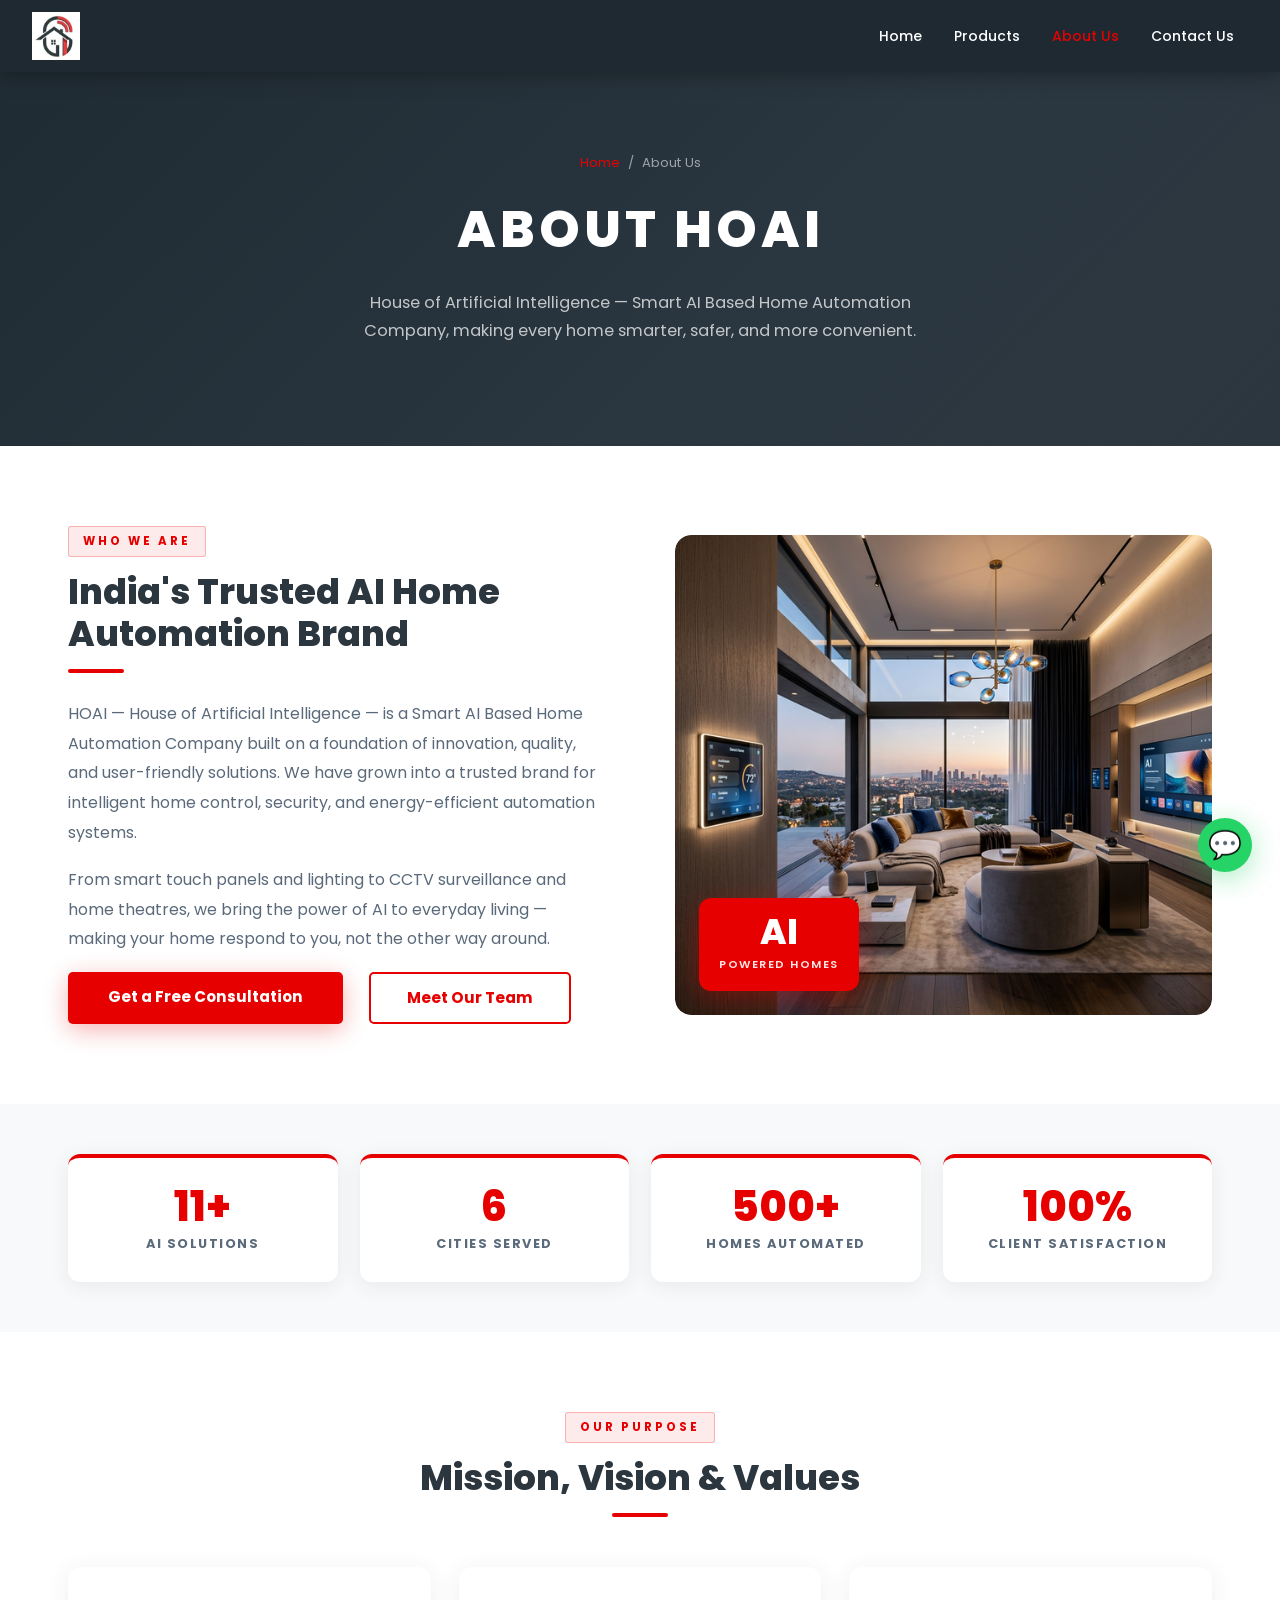
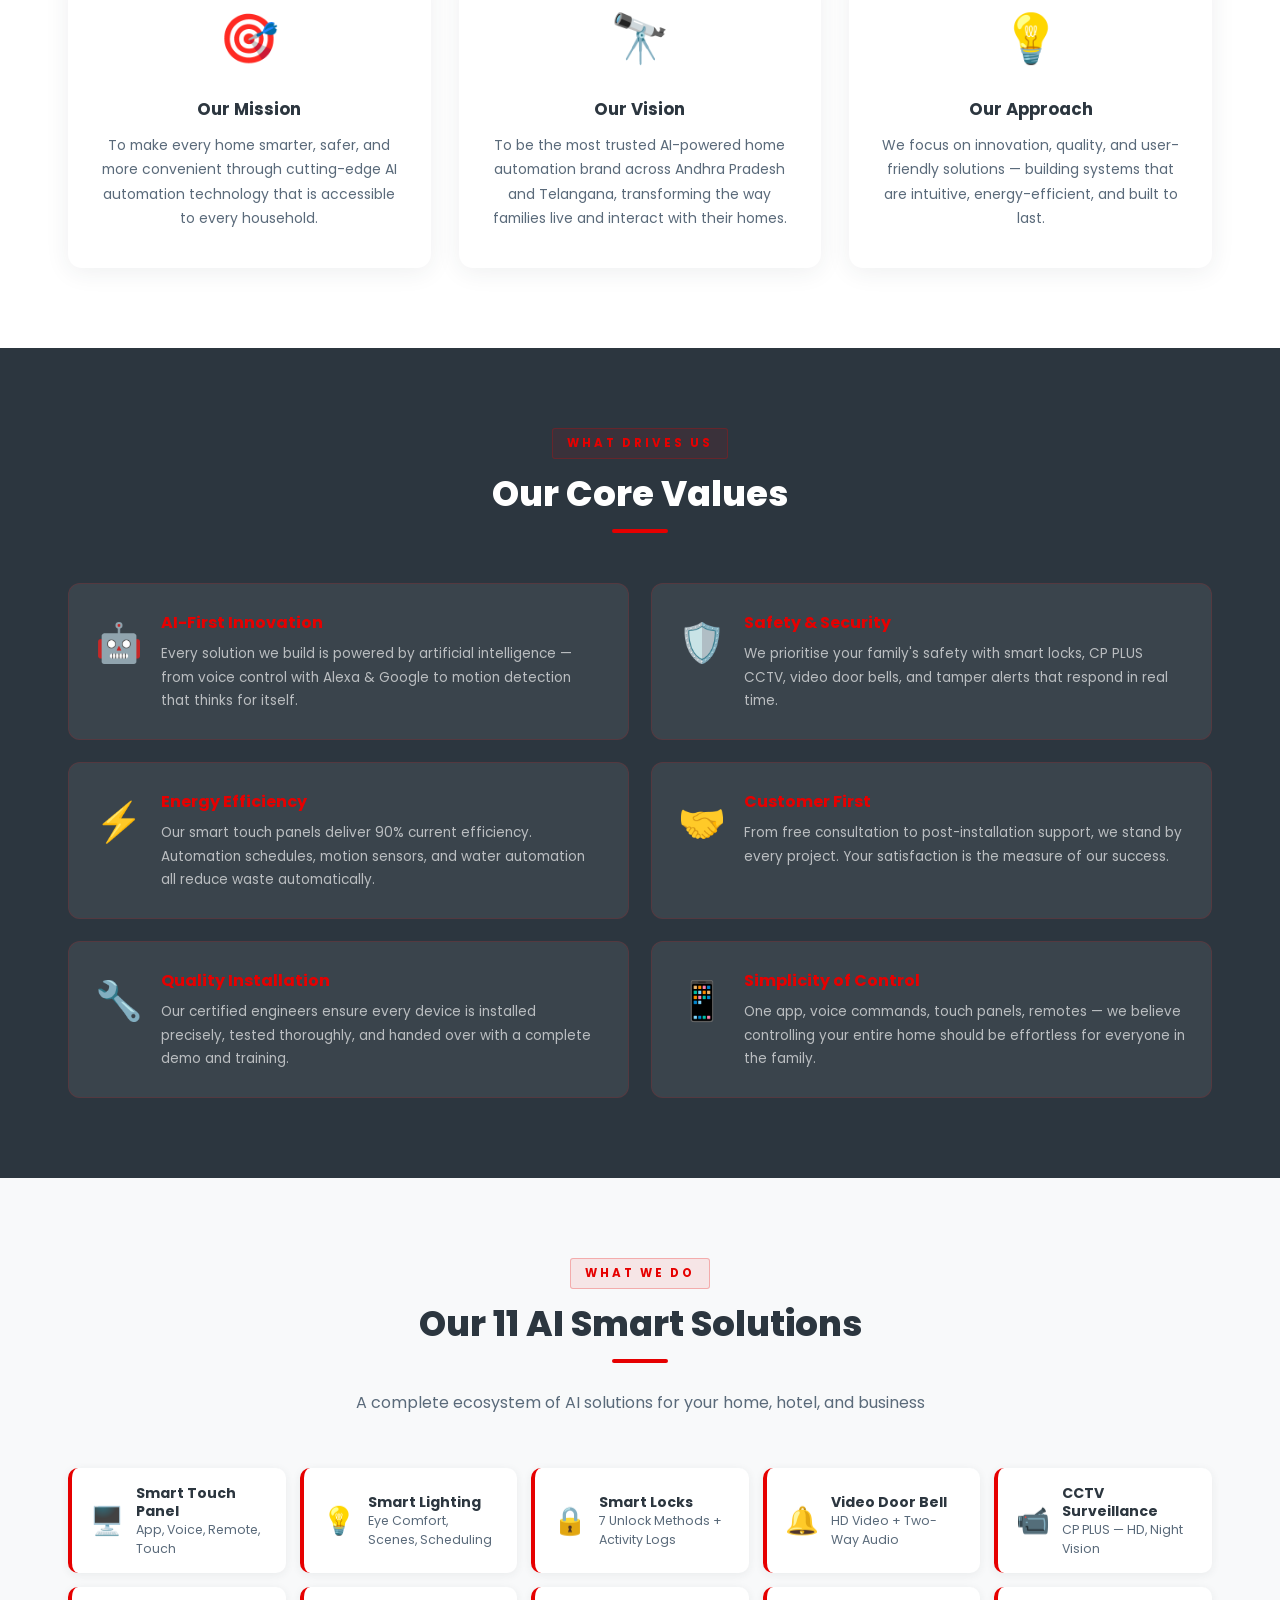
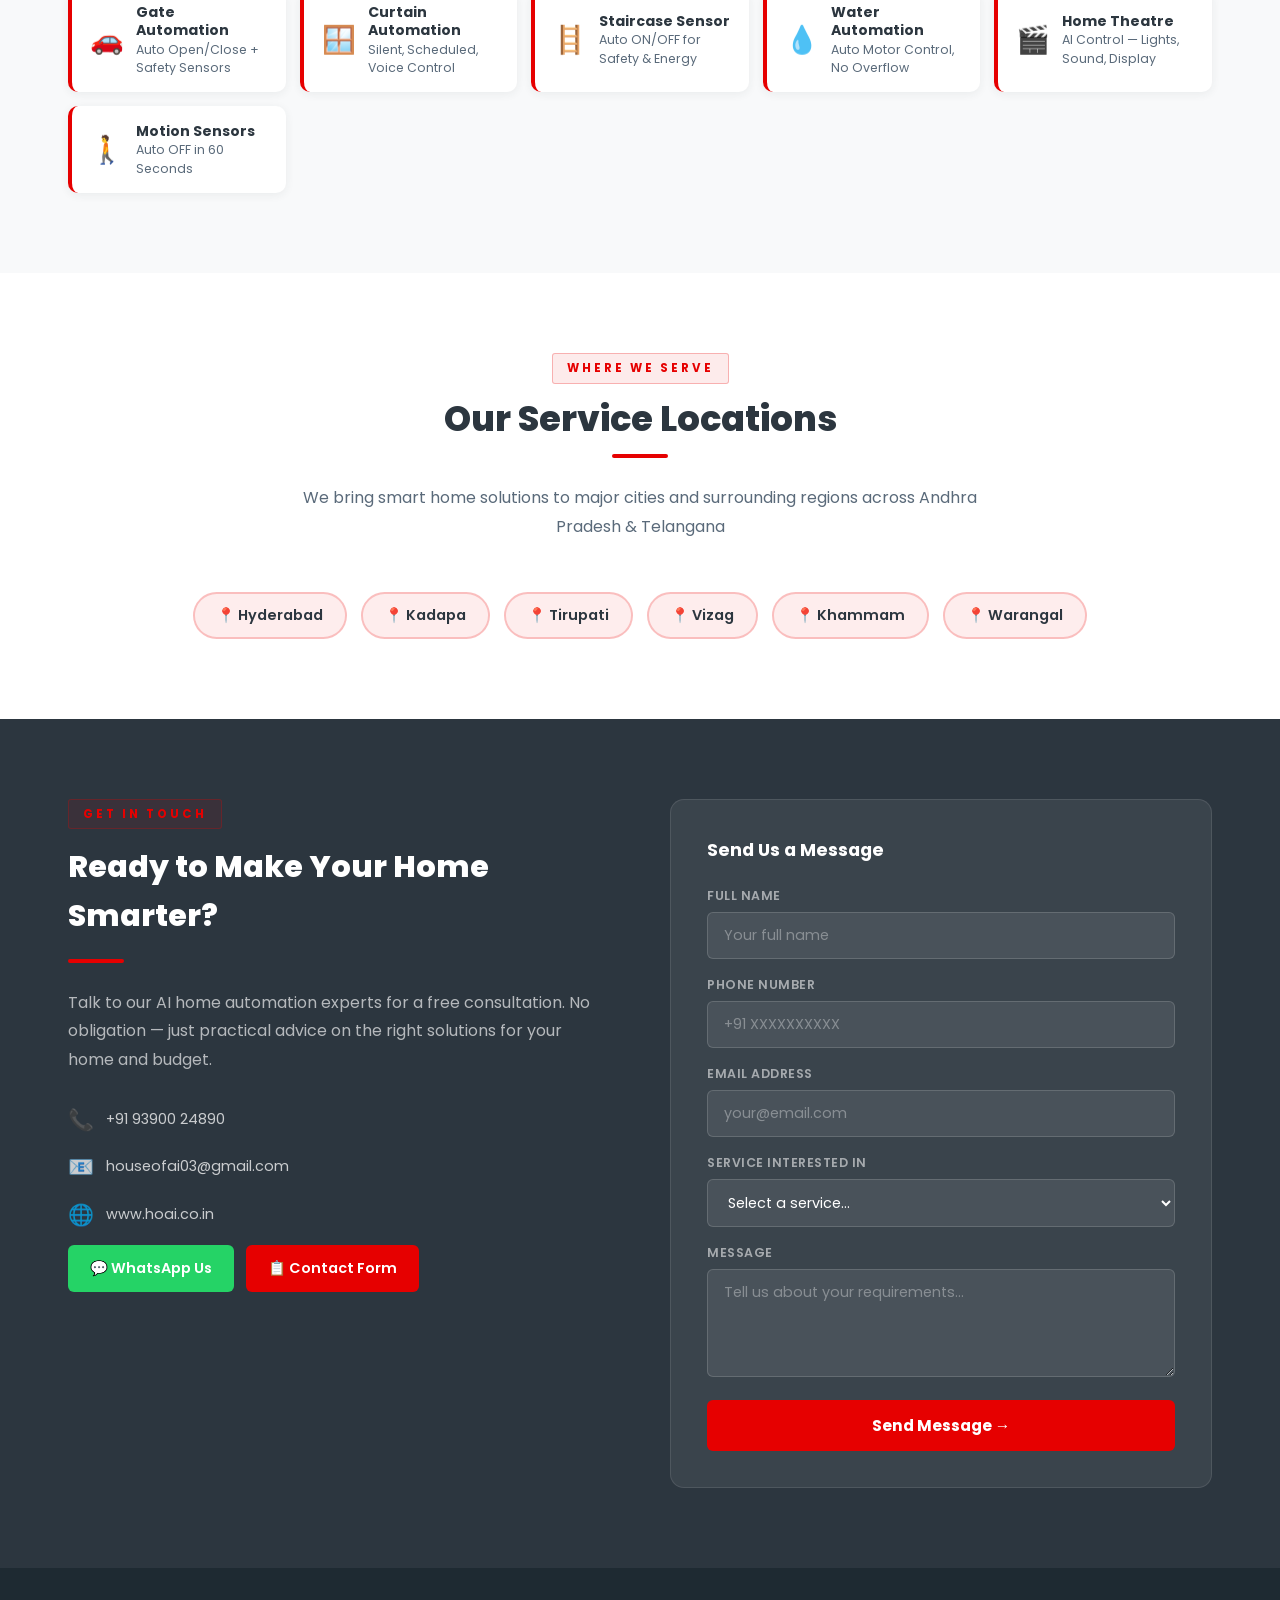
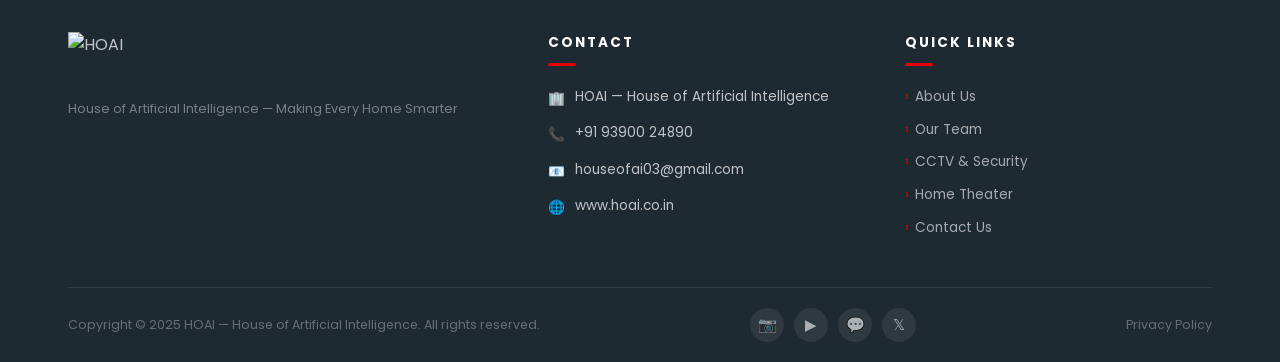
==== about.html @ 2656e198 "Initial commit" ====
<!DOCTYPE html>
<html lang="en">
<head>
  <meta charset="UTF-8" />
  <meta name="viewport" content="width=device-width, initial-scale=1.0" />
  <title>About Us — HOAI House of Artificial Intelligence</title>
  <link rel="stylesheet" href="css/style.css" />
  <link rel="stylesheet" href="css/components.css" />
  <link rel="stylesheet" href="css/pages.css" />
  <link rel="stylesheet" href="css/responsive.css" />
  <link rel="preconnect" href="https://fonts.googleapis.com" />
  <link rel="preconnect" href="https://fonts.gstatic.com" crossorigin />
  <link href="https://fonts.googleapis.com/css2?family=Poppins:wght@300;400;500;600;700;800&display=swap" rel="stylesheet" />
</head>
<body>

  <!-- HEADER -->
  <header class="site-header" id="site-header">
    <nav class="navbar">
      <div class="nav-logo">
        <a href="index.html">
          <img src="images/logo-dark.png" alt="HOAI" class="logo-img" />
          <span class="logo-text">HOAI</span>
        </a>
      </div>
      <button class="menu-toggle" id="menuToggle" aria-label="Toggle menu"><span></span><span></span><span></span></button>
      <ul class="nav-links" id="navLinks">
        <li><a href="index.html">Home</a></li>
        <li><a href="product.html">Products</a></li>
        <li><a href="about.html">About Us</a></li>
        <li><a href="contact.html">Contact Us</a></li>
      </ul>
    </nav>
  </header>

  <!-- PAGE HERO -->
  <section class="page-hero">
    <div class="page-hero-overlay"></div>
    <div class="container">
      <div class="page-hero-content">
        <div class="breadcrumb"><a href="index.html">Home</a><span>/</span><span>About Us</span></div>
        <h1>About HOAI</h1>
        <p>House of Artificial Intelligence — Smart AI Based Home Automation Company, making every home smarter, safer, and more convenient.</p>
      </div>
    </div>
  </section>

  <!-- WHO WE ARE -->
  <section class="section">
    <div class="container">
      <div class="about-hero-grid">
        <div class="reveal-left">
          <span class="section-label">Who We Are</span>
          <h2 class="section-title">India's Trusted AI Home Automation Brand</h2>
          <div class="divider"></div>
          <p class="text-muted-para">HOAI — House of Artificial Intelligence — is a Smart AI Based Home Automation Company built on a foundation of innovation, quality, and user-friendly solutions. We have grown into a trusted brand for intelligent home control, security, and energy-efficient automation systems.</p>
          <p class="text-muted-para">From smart touch panels and lighting to CCTV surveillance and home theatres, we bring the power of AI to everyday living — making your home respond to you, not the other way around.</p>
          <div class="contact-cta-btns">
            <a href="contact.html" class="btn-yellow">Get a Free Consultation</a>
            <a href="team.html" class="btn-outline">Meet Our Team</a>
          </div>
        </div>
        <div class="about-hero-img reveal-right">
          <img src="images/intro1.jpg" alt="HOAI Smart Home" />
          <div class="about-hero-img-badge">
            <span>AI</span>
            <small>Powered Homes</small>
          </div>
        </div>
      </div>
    </div>
  </section>

  <!-- STATS -->
  <section class="section-alt stats-compact">
    <div class="container">
      <div class="stat-row">
        <div class="stat-box reveal"><div class="num">11+</div><div class="lbl">AI Solutions</div></div>
        <div class="stat-box reveal"><div class="num">6</div><div class="lbl">Cities Served</div></div>
        <div class="stat-box reveal"><div class="num">500+</div><div class="lbl">Homes Automated</div></div>
        <div class="stat-box reveal"><div class="num">100%</div><div class="lbl">Client Satisfaction</div></div>
      </div>
    </div>
  </section>

  <!-- MISSION -->
  <section class="section">
    <div class="container">
      <div class="section-header-center reveal">
        <span class="section-label">Our Purpose</span>
        <h2 class="section-title center">Mission, Vision &amp; Values</h2>
        <div class="divider center"></div>
      </div>
      <div class="mission-grid">
        <div class="mission-card reveal">
          <div class="mission-card-icon">🎯</div>
          <h3>Our Mission</h3>
          <p>To make every home smarter, safer, and more convenient through cutting-edge AI automation technology that is accessible to every household.</p>
        </div>
        <div class="mission-card reveal">
          <div class="mission-card-icon">🔭</div>
          <h3>Our Vision</h3>
          <p>To be the most trusted AI-powered home automation brand across Andhra Pradesh and Telangana, transforming the way families live and interact with their homes.</p>
        </div>
        <div class="mission-card reveal">
          <div class="mission-card-icon">💡</div>
          <h3>Our Approach</h3>
          <p>We focus on innovation, quality, and user-friendly solutions — building systems that are intuitive, energy-efficient, and built to last.</p>
        </div>
      </div>
    </div>
  </section>

  <!-- VALUES -->
  <section class="section-navy">
    <div class="container">
      <div class="section-header-center reveal">
        <span class="section-label">What Drives Us</span>
        <h2 class="section-title white center">Our Core Values</h2>
        <div class="divider center"></div>
      </div>
      <div class="values-grid">
        <div class="value-item reveal"><span class="value-icon">🤖</span><div><h4>AI-First Innovation</h4><p>Every solution we build is powered by artificial intelligence — from voice control with Alexa &amp; Google to motion detection that thinks for itself.</p></div></div>
        <div class="value-item reveal"><span class="value-icon">🛡️</span><div><h4>Safety &amp; Security</h4><p>We prioritise your family's safety with smart locks, CP PLUS CCTV, video door bells, and tamper alerts that respond in real time.</p></div></div>
        <div class="value-item reveal"><span class="value-icon">⚡</span><div><h4>Energy Efficiency</h4><p>Our smart touch panels deliver 90% current efficiency. Automation schedules, motion sensors, and water automation all reduce waste automatically.</p></div></div>
        <div class="value-item reveal"><span class="value-icon">🤝</span><div><h4>Customer First</h4><p>From free consultation to post-installation support, we stand by every project. Your satisfaction is the measure of our success.</p></div></div>
        <div class="value-item reveal"><span class="value-icon">🔧</span><div><h4>Quality Installation</h4><p>Our certified engineers ensure every device is installed precisely, tested thoroughly, and handed over with a complete demo and training.</p></div></div>
        <div class="value-item reveal"><span class="value-icon">📱</span><div><h4>Simplicity of Control</h4><p>One app, voice commands, touch panels, remotes — we believe controlling your entire home should be effortless for everyone in the family.</p></div></div>
      </div>
    </div>
  </section>

  <!-- OUR SOLUTIONS -->
  <section class="section-alt">
    <div class="container">
      <div class="section-header-center reveal">
        <span class="section-label">What We Do</span>
        <h2 class="section-title center">Our 11 AI Smart Solutions</h2>
        <div class="divider center"></div>
        <p class="section-subtitle center">A complete ecosystem of AI solutions for your home, hotel, and business</p>
      </div>
      <div class="solutions-wrap">
        <div class="solution-pill reveal"><span>🖥️</span><strong>Smart Touch Panel<br><span class="pill-sub">App, Voice, Remote, Touch</span></strong></div>
        <div class="solution-pill reveal"><span>💡</span><strong>Smart Lighting<br><span class="pill-sub">Eye Comfort, Scenes, Scheduling</span></strong></div>
        <div class="solution-pill reveal"><span>🔒</span><strong>Smart Locks<br><span class="pill-sub">7 Unlock Methods + Activity Logs</span></strong></div>
        <div class="solution-pill reveal"><span>🔔</span><strong>Video Door Bell<br><span class="pill-sub">HD Video + Two-Way Audio</span></strong></div>
        <div class="solution-pill reveal"><span>📹</span><strong>CCTV Surveillance<br><span class="pill-sub">CP PLUS — HD, Night Vision</span></strong></div>
        <div class="solution-pill reveal"><span>🚗</span><strong>Gate Automation<br><span class="pill-sub">Auto Open/Close + Safety Sensors</span></strong></div>
        <div class="solution-pill reveal"><span>🪟</span><strong>Curtain Automation<br><span class="pill-sub">Silent, Scheduled, Voice Control</span></strong></div>
        <div class="solution-pill reveal"><span>🪜</span><strong>Staircase Sensor<br><span class="pill-sub">Auto ON/OFF for Safety &amp; Energy</span></strong></div>
        <div class="solution-pill reveal"><span>💧</span><strong>Water Automation<br><span class="pill-sub">Auto Motor Control, No Overflow</span></strong></div>
        <div class="solution-pill reveal"><span>🎬</span><strong>Home Theatre<br><span class="pill-sub">AI Control — Lights, Sound, Display</span></strong></div>
        <div class="solution-pill reveal"><span>🚶</span><strong>Motion Sensors<br><span class="pill-sub">Auto OFF in 60 Seconds</span></strong></div>
      </div>
    </div>
  </section>

  <!-- SERVICE LOCATIONS -->
  <section class="section">
    <div class="container">
      <div class="section-header-center reveal">
        <span class="section-label">Where We Serve</span>
        <h2 class="section-title center">Our Service Locations</h2>
        <div class="divider center"></div>
        <p class="section-subtitle center">We bring smart home solutions to major cities and surrounding regions across Andhra Pradesh &amp; Telangana</p>
      </div>
      <div class="locations-grid reveal">
        <span class="location-chip">📍 Hyderabad</span>
        <span class="location-chip">📍 Kadapa</span>
        <span class="location-chip">📍 Tirupati</span>
        <span class="location-chip">📍 Vizag</span>
        <span class="location-chip">📍 Khammam</span>
        <span class="location-chip">📍 Warangal</span>
      </div>
    </div>
  </section>

  <!-- CONTACT CTA -->
  <section class="section-navy">
    <div class="container">
      <div class="contact-grid">
        <div class="contact-info reveal-left">
          <span class="section-label">Get In Touch</span>
          <h2>Ready to Make Your Home Smarter?</h2>
          <div class="divider"></div>
          <p>Talk to our AI home automation experts for a free consultation. No obligation — just practical advice on the right solutions for your home and budget.</p>
          <div class="contact-detail"><span class="ico">📞</span><a href="tel:+919390024890">+91 93900 24890</a></div>
          <div class="contact-detail"><span class="ico">📧</span><a href="mailto:houseofai03@gmail.com">houseofai03@gmail.com</a></div>
          <div class="contact-detail"><span class="ico">🌐</span><a href="http://www.hoai.co.in" target="_blank">www.hoai.co.in</a></div>
          <div class="contact-cta-btns">
            <a href="https://wa.me/919390024890" target="_blank" class="btn-whatsapp">&#x1F4AC; WhatsApp Us</a>
            <a href="contact.html" class="btn-call">📋 Contact Form</a>
          </div>
        </div>
        <div class="reveal-right">
          <div class="contact-form">
            <h3>Send Us a Message</h3>
            <form id="contactForm">
              <div class="form-group"><label>Full Name</label><input type="text" placeholder="Your full name" required /></div>
              <div class="form-group"><label>Phone Number</label><input type="tel" placeholder="+91 XXXXXXXXXX" required /></div>
              <div class="form-group"><label>Email Address</label><input type="email" placeholder="your@email.com" /></div>
              <div class="form-group">
                <label>Service Interested In</label>
                <select>
                  <option value="" disabled selected>Select a service...</option>
                  <option>Smart Touch Panel</option>
                  <option>Smart Lighting</option>
                  <option>Smart Locks</option>
                  <option>Video Door Bell</option>
                  <option>CCTV Surveillance</option>
                  <option>Gate Automation</option>
                  <option>Curtain Automation</option>
                  <option>Staircase Sensor</option>
                  <option>Water Automation</option>
                  <option>Home Theatre</option>
                  <option>Motion Sensors</option>
                  <option>Full Home Automation</option>
                </select>
              </div>
              <div class="form-group"><label>Message</label><textarea placeholder="Tell us about your requirements..."></textarea></div>
              <button type="submit" class="btn-submit">Send Message &rarr;</button>
            </form>
          </div>
        </div>
      </div>
    </div>
  </section>

  <!-- FOOTER -->
  <footer class="site-footer">
    <div class="container">
      <div class="footer-grid">
        <div class="footer-brand">
          <img src="images/logo-footer.png" alt="HOAI" class="footer-logo" />
          <span class="footer-logo-text">HOAI</span>
          <p class="footer-tagline">House of Artificial Intelligence — Making Every Home Smarter</p>
        </div>
        <div class="footer-contact">
          <h4>Contact</h4>
          <div class="footer-contact-item"><span class="ico">🏢</span>HOAI — House of Artificial Intelligence</div>
          <div class="footer-contact-item"><span class="ico">📞</span><a href="tel:+919390024890">+91 93900 24890</a></div>
          <div class="footer-contact-item"><span class="ico">📧</span><a href="mailto:houseofai03@gmail.com">houseofai03@gmail.com</a></div>
          <div class="footer-contact-item"><span class="ico">🌐</span><a href="http://www.hoai.co.in" target="_blank">www.hoai.co.in</a></div>
        </div>
        <div class="footer-links">
          <h4>Quick Links</h4>
          <ul>
            <li><a href="about.html">About Us</a></li>
            <li><a href="team.html">Our Team</a></li>
            <li><a href="cctv-security.html">CCTV &amp; Security</a></li>
            <li><a href="home-theater.html">Home Theater</a></li>
            <li><a href="contact.html">Contact Us</a></li>
          </ul>
        </div>
      </div>
      <div class="footer-bottom">
        <p>Copyright &copy; 2025 HOAI — House of Artificial Intelligence. All rights reserved.</p>
        <div class="footer-social">
          <a href="#" title="Instagram">&#x1F4F7;</a>
          <a href="#" title="YouTube">&#x25B6;</a>
          <a href="https://wa.me/919390024890" title="WhatsApp">&#x1F4AC;</a>
          <a href="#" title="Twitter">&#x1D54F;</a>
        </div>
        <a href="#">Privacy Policy</a>
      </div>
    </div>
  </footer>

  <a href="https://wa.me/919390024890" class="whatsapp-btn" target="_blank" title="Chat on WhatsApp">&#x1F4AC;</a>
  <button class="scroll-top" title="Back to top">&#8679;</button>

  <script src="js/nav.js"></script>
  <script src="js/slider.js"></script>
  <script src="js/animations.js"></script>
  <script src="js/forms.js"></script>
  <script src="js/script.js"></script>
  <script>
document.addEventListener("contextmenu", function (e) {
    e.preventDefault();
});

document.addEventListener("keydown", function (e) {
    if (
        e.key === "F12" ||
        (e.ctrlKey && e.shiftKey && ["I", "J", "C"].includes(e.key.toUpperCase())) ||
        (e.ctrlKey && e.key.toUpperCase() === "U")
    ) {
        e.preventDefault();
    }
});
</script>
</body>
</html>
---- css/style.css ----
/* ===================================================
   HOAI — House of Artificial Intelligence
   Clean Tech: Red #E60000 | Dark #2C363F | BG #F8F9FA
   =================================================== */

:root {
  --primary: #E60000;
  --primary-dark: #C00000;
  --secondary: #2C363F;
  --secondary-mid: #3d4f5c;
  --white: #ffffff;
  --light: #F8F9FA;
  --text: #111111;
  --text-muted: #5a6a7a;
  --footer-bg: #1e2a32;
  --shadow: 0 4px 24px rgba(44, 54, 63, 0.13);
  --radius: 10px;
  --font: 'Poppins', sans-serif;
  --transition: all 0.3s ease;
}

*,
*::before,
*::after {
  box-sizing: border-box;
  margin: 0;
  padding: 0
}

html {
  scroll-behavior: smooth;
  overflow-x: clip;
  width: 100%
}

body {
  font-family: var(--font);
  color: var(--text);
  background: var(--white);
  line-height: 1.6;
  width: 100%;
  position: relative
}

img {
  max-width: 100%;
  display: block
}

a {
  text-decoration: none;
  color: inherit
}

ul {
  list-style: none
}

* {
  max-width: 100%;
  box-sizing: border-box
}

section,
footer,
header {
  overflow-x: clip
}

.container {
  max-width: 1200px;
  margin: 0 auto;
  padding: 0 28px
}

/* ===== HEADER ===== */
.site-header {
  position: fixed;
  top: 0;
  left: 0;
  width: 100%;
  z-index: 9999;
  background: rgba(30, 42, 50, 0.97);
  backdrop-filter: blur(10px);
  transition: var(--transition);
  box-shadow: 0 2px 20px rgba(0, 0, 0, 0.35)
}

.site-header.scrolled {
  background: var(--secondary)
}

.navbar {
  display: flex;
  align-items: center;
  justify-content: space-between;
  padding: 0 32px;
  height: 72px;
  max-width: 1400px;
  margin: 0 auto
}

.nav-logo a {
  display: flex;
  align-items: center;
  gap: 10px
}

.logo-img {
  height: 48px;
  width: auto;
  object-fit: contain
}

.logo-text {
  font-size: 1.3rem;
  font-weight: 800;
  color: var(--primary);
  letter-spacing: 2px;
  display: none
}

.nav-links {
  display: flex;
  align-items: center;
  gap: 4px
}

.nav-links>li {
  position: relative
}

.nav-links>li>a {
  display: flex;
  align-items: center;
  gap: 5px;
  color: var(--white);
  font-size: .875rem;
  font-weight: 500;
  padding: 8px 14px;
  border-radius: 5px;
  transition: var(--transition);
  white-space: nowrap
}

.nav-links>li>a:hover,
.nav-links>li>a.active {
  color: var(--primary)
}

.nav-links .arrow {
  font-size: .55rem;
  transition: transform .3s
}

@media(min-width:992px) {
  .nav-links .has-dropdown:hover .arrow {
    transform: rotate(180deg)
  }
}

.has-dropdown.open>a .arrow {
  transform: rotate(180deg)
}

.dropdown {
  position: absolute;
  top: calc(100% + 6px);
  left: 0;
  background: var(--secondary);
  min-width: 210px;
  border-radius: var(--radius);
  box-shadow: 0 12px 40px rgba(0, 0, 0, .45);
  opacity: 0;
  visibility: hidden;
  transform: translateY(-10px);
  transition: var(--transition);
  z-index: 200;
  border-top: 3px solid var(--primary)
}

.has-dropdown:hover .dropdown {
  opacity: 1;
  visibility: visible;
  transform: translateY(0)
}

.dropdown li a {
  display: block;
  padding: 12px 22px;
  color: rgba(255, 255, 255, .8);
  font-size: .85rem;
  transition: var(--transition);
  border-bottom: 1px solid rgba(255, 255, 255, .05)
}

.dropdown li:last-child a {
  border-bottom: none
}

.dropdown li a:hover {
  color: var(--primary);
  background: rgba(230, 0, 0, .08);
  padding-left: 28px
}


.menu-toggle {
  display: none;
  flex-direction: column;
  gap: 5px;
  background: none;
  border: none;
  cursor: pointer;
  padding: 6px;
  position: relative;
  z-index: 10000;
  pointer-events: all;
  flex-shrink: 0
}

.menu-toggle span {
  display: block;
  width: 26px;
  height: 2px;
  background: var(--white);
  border-radius: 2px;
  transition: var(--transition)
}

.menu-toggle.open span:nth-child(1) {
  transform: translateY(7px) rotate(45deg)
}

.menu-toggle.open span:nth-child(2) {
  opacity: 0;
  transform: scaleX(0)
}

.menu-toggle.open span:nth-child(3) {
  transform: translateY(-7px) rotate(-45deg)
}

/* ===== HERO SLIDER ===== */
.hero-slider {
  position: relative;
  width: 100%;
  max-width: 100%;
  height: 100vh;
  min-height: 560px;
  overflow: hidden
}

.slider-wrapper {
  position: relative;
  width: 100%;
  height: 100%
}

.slide {
  position: absolute;
  inset: 0;
  background-size: cover;
  background-position: center;
  opacity: 0;
  transition: opacity .9s ease
}

.slide:nth-child(1) {
  background: linear-gradient(135deg, #1e2a32 0%, #2C363F 50%, #3d4f5c 100%)
}

.slide:nth-child(2) {
  background: linear-gradient(135deg, #1a0000 0%, #3a0000 50%, #2C363F 100%)
}

.slide:nth-child(3) {
  background: linear-gradient(135deg, #111 0%, #2C363F 50%, #1e2a32 100%)
}

.slide:nth-child(4) {
  background: linear-gradient(135deg, #1e2a32 0%, #2a0000 50%, #3d4f5c 100%)
}

.slide.active {
  opacity: 1;
  z-index: 1
}

.slide-overlay {
  position: absolute;
  inset: 0;
  background: linear-gradient(135deg, rgba(0, 0, 0, .55) 0%, rgba(0, 0, 0, .25) 60%, transparent 100%)
}

.slide::before {
  content: '';
  position: absolute;
  inset: 0;
  z-index: 0;
  background: radial-gradient(ellipse at 18% 60%, rgba(230, 0, 0, .08) 0%, transparent 55%)
}

.slide-content {
  position: absolute;
  bottom: 27%;
  left: 8%;
  z-index: 2;
  color: var(--white);
  opacity: 1 !important;
  transform: none !important
}

.slide.active .slide-content {
  animation: slideUp .8s ease both
}

@keyframes slideUp {
  from {
    opacity: 0;
    transform: translateY(35px)
  }

  to {
    opacity: 1;
    transform: translateY(0)
  }
}

.slide-content .tag {
  display: inline-block;
  background: var(--primary);
  color: var(--white);
  font-size: .72rem;
  font-weight: 700;
  letter-spacing: 3px;
  text-transform: uppercase;
  padding: 5px 16px;
  border-radius: 3px;
  margin-bottom: 14px
}

.slide-content h1 {
  font-size: clamp(1.1rem, 2vw, 1.6rem);
  font-weight: 400;
  letter-spacing: 6px;
  text-transform: uppercase;
  opacity: .72;
  margin-bottom: 6px
}

.slide-content h2 {
  font-size: clamp(2.4rem, 5.5vw, 4.5rem);
  font-weight: 800;
  letter-spacing: 5px;
  text-transform: uppercase;
  line-height: 1.1;
  margin-bottom: 32px
}

.slide-content h2 span {
  color: var(--primary)
}

.btn-hero {
  display: inline-block;
  background: var(--primary);
  color: var(--white);
  padding: 14px 42px;
  font-size: .95rem;
  font-weight: 700;
  border-radius: 5px;
  transition: var(--transition);
  box-shadow: 0 6px 24px rgba(230, 0, 0, .35)
}

.btn-hero:hover {
  background: var(--primary-dark);
  transform: translateY(-3px)
}

.slider-btn {
  position: absolute;
  top: 50%;
  transform: translateY(-50%);
  z-index: 10;
  background: rgba(255, 255, 255, .12);
  border: 1px solid rgba(255, 255, 255, .2);
  color: var(--white);
  font-size: 1.2rem;
  width: 50px;
  height: 50px;
  border-radius: 50%;
  cursor: pointer;
  transition: var(--transition);
  display: flex;
  align-items: center;
  justify-content: center;
  backdrop-filter: blur(6px)
}

.slider-btn:hover {
  background: var(--primary);
  border-color: var(--primary)
}

.slider-btn.prev {
  left: 24px
}

.slider-btn.next {
  right: 24px
}

.slider-dots {
  position: absolute;
  bottom: 28px;
  left: 50%;
  transform: translateX(-50%);
  z-index: 10;
  display: flex;
  gap: 10px
}

.dot {
  width: 10px;
  height: 10px;
  border-radius: 50%;
  background: rgba(255, 255, 255, .35);
  cursor: pointer;
  transition: var(--transition)
}

.dot.active {
  background: var(--primary);
  transform: scale(1.4)
}

/* ===== PAGE HERO ===== */
.page-hero {
  position: relative;
  padding-top: 72px;
  background: linear-gradient(135deg, var(--secondary) 0%, #3d4f5c 60%, #2C363F 100%);
  overflow: hidden;
  isolation: isolate
}

.page-hero-bg {
  position: absolute;
  inset: 0;
  background-size: cover;
  background-position: center;
  opacity: .15
}

.page-hero-overlay {
  position: absolute;
  inset: 0;
  background: linear-gradient(135deg, rgba(30, 42, 50, .9) 0%, rgba(44, 54, 63, .75) 100%)
}

.page-hero-content {
  position: relative;
  z-index: 2;
  padding: 80px 0 70px;
  text-align: center;
  color: var(--white);
  opacity: 1 !important;
  transform: none !important
}

.breadcrumb {
  display: flex;
  align-items: center;
  justify-content: center;
  gap: 8px;
  font-size: .82rem;
  color: rgba(255, 255, 255, .55);
  margin-bottom: 16px;
  flex-wrap: wrap
}

.breadcrumb a {
  color: var(--primary)
}

.page-hero-content h1 {
  font-size: clamp(1.8rem, 5vw, 3.2rem);
  font-weight: 800;
  text-transform: uppercase;
  letter-spacing: 4px;
  margin-bottom: 18px
}

.page-hero-content p {
  font-size: 1.02rem;
  opacity: .72;
  max-width: 580px;
  margin: 0 auto 30px;
  line-height: 1.75
}

.btn-yellow {
  display: inline-block;
  background: var(--primary);
  color: var(--white);
  padding: 13px 40px;
  font-weight: 700;
  font-size: .95rem;
  border-radius: 5px;
  transition: var(--transition);
  box-shadow: 0 6px 24px rgba(230, 0, 0, .3)
}

.btn-yellow:hover {
  background: var(--primary-dark);
  transform: translateY(-2px)
}

.btn-outline {
  display: inline-block;
  border: 2px solid var(--primary);
  color: var(--primary);
  padding: 12px 36px;
  font-weight: 700;
  font-size: .95rem;
  border-radius: 5px;
  transition: var(--transition);
  margin-left: 14px
}

.btn-outline:hover {
  background: var(--primary);
  color: var(--white)
}

/* ===== SECTIONS ===== */
.section {
  padding: 80px 0
}

.section-alt {
  padding: 80px 0;
  background: var(--light)
}

.section-navy {
  padding: 80px 0;
  background: var(--secondary);
  color: var(--white)
}

.section-dark {
  padding: 80px 0;
  background: var(--footer-bg);
  color: var(--white)
}

.section-label {
  display: inline-block;
  font-size: .73rem;
  font-weight: 700;
  letter-spacing: 3px;
  text-transform: uppercase;
  color: var(--primary);
  padding: 5px 14px;
  background: rgba(230, 0, 0, .08);
  border: 1px solid rgba(230, 0, 0, .25);
  border-radius: 3px;
  margin-bottom: 14px
}

.section-title {
  font-size: clamp(1.5rem, 3vw, 2.2rem);
  font-weight: 800;
  color: var(--secondary);
  line-height: 1.2;
  margin-bottom: 14px
}

.section-title.white {
  color: var(--white)
}

.section-title.center {
  text-align: center
}

.section-subtitle {
  color: var(--text-muted);
  font-size: 1rem;
  line-height: 1.8;
  margin-bottom: 40px
}

.section-subtitle.center {
  text-align: center;
  max-width: 700px;
  margin-left: auto;
  margin-right: auto
}

.section-subtitle.white-sub {
  color: rgba(255, 255, 255, .68)
}

.divider {
  width: 56px;
  height: 4px;
  background: var(--primary);
  border-radius: 2px;
  margin-bottom: 26px
}

.divider.center {
  margin-left: auto;
  margin-right: auto
}

/* ===== INTRO ===== */
.intro-section {
  padding: 90px 0;
  overflow: hidden
}

.intro-grid {
  display: grid;
  grid-template-columns: 1fr 1fr;
  gap: 70px;
  align-items: center
}

.intro-images {
  position: relative;
  padding-bottom: 40px;
  padding-right: 40px;
  overflow: hidden
}

.intro-img-main {
  width: 100%;
  border-radius: 12px;
  box-shadow: 0 16px 50px rgba(44, 54, 63, .18);
  height: 420px;
  object-fit: cover;
  background: var(--secondary)
}

.intro-img-secondary {
  position: absolute;
  bottom: 0;
  right: 0;
  width: 55%;
  border-radius: 10px;
  box-shadow: 0 10px 36px rgba(44, 54, 63, .2);
  height: 220px;
  object-fit: cover;
  background: var(--primary);
  border: 5px solid var(--white)
}

.intro-badge {
  position: absolute;
  top: 28px;
  left: 0;
  background: var(--primary);
  color: var(--white);
  padding: 14px 18px;
  border-radius: 10px;
  text-align: center;
  box-shadow: 0 8px 24px rgba(230, 0, 0, .3);
  font-weight: 800;
  z-index: 2
}

.intro-badge span {
  display: block;
  font-size: 2rem;
  line-height: 1
}

.intro-badge small {
  font-size: .68rem;
  font-weight: 700;
  letter-spacing: 1px;
  text-transform: uppercase
}

.intro-text h2 {
  font-size: clamp(1.4rem, 2.5vw, 2rem);
  font-weight: 800;
  color: var(--secondary);
  line-height: 1.3;
  margin-bottom: 18px
}

.intro-text p {
  color: var(--text-muted);
  line-height: 1.85;
  margin-bottom: 28px
}

.btn-primary {
  display: inline-block;
  background: var(--secondary);
  color: var(--white);
  padding: 12px 34px;
  border-radius: 5px;
  font-weight: 700;
  font-size: .9rem;
  transition: var(--transition)
}

.btn-primary:hover {
  background: var(--secondary-mid);
  transform: translateY(-2px)
}

/* ===== PRODUCTS ===== */
.products-section {
  padding: 80px 0;
  background: var(--light)
}

.prod-section-header {
  text-align: center;
  margin-bottom: 50px
}

.products-grid {
  display: grid;
  grid-template-columns: repeat(7, 1fr);
  gap: 16px
}

.product-card {
  background: var(--white);
  border-radius: 12px;
  text-align: center;
  padding: 20px 10px 16px;
  transition: var(--transition);
  box-shadow: 0 2px 12px rgba(44, 54, 63, .07);
  cursor: pointer;
  border: 2px solid transparent
}

.product-card:hover {
  transform: translateY(-7px);
  box-shadow: 0 14px 36px rgba(44, 54, 63, .14);
  border-color: var(--primary)
}

.product-img-wrap {
  width: 80px;
  height: 80px;
  margin: 0 auto 12px;
  border-radius: 50%;
  background: var(--light);
  display: flex;
  align-items: center;
  justify-content: center;
  font-size: 2.2rem;
  overflow: hidden;
  transition: var(--transition)
}

.product-card:hover .product-img-wrap {
  background: rgba(230, 0, 0, .1)
}

.product-img-wrap img {
  width: 100%;
  height: 100%;
  object-fit: cover
}

.product-card p {
  font-size: .77rem;
  font-weight: 600;
  color: var(--secondary);
  line-height: 1.35
}

.prod-featured-grid {
  display: grid;
  grid-template-columns: repeat(3, 1fr);
  gap: 22px;
  margin-bottom: 36px
}

.prod-img-card {
  background: var(--white);
  border-radius: 14px;
  overflow: hidden;
  box-shadow: 0 4px 20px rgba(44, 54, 63, .09);
  transition: var(--transition);
  cursor: pointer;
  border: 2px solid transparent;
  display: block;
  text-decoration: none;
  color: inherit
}

.prod-img-card:hover {
  transform: translateY(-8px);
  box-shadow: 0 16px 42px rgba(44, 54, 63, .16);
  border-color: var(--primary)
}

.prod-img-wrap {
  position: relative;
  width: 100%;
  height: 200px;
  overflow: hidden;
  background: var(--secondary)
}

.prod-img-wrap img {
  width: 100%;
  height: 100%;
  object-fit: cover;
  transition: transform .45s ease;
  display: block
}

.prod-img-card:hover .prod-img-wrap img {
  transform: scale(1.07)
}

.prod-img-overlay {
  position: absolute;
  top: 12px;
  left: 12px;
  z-index: 2
}

.prod-tag {
  display: inline-block;
  background: var(--primary);
  color: var(--white);
  font-size: .68rem;
  font-weight: 700;
  letter-spacing: 1.5px;
  text-transform: uppercase;
  padding: 4px 10px;
  border-radius: 4px
}

.prod-img-info {
  padding: 18px 18px 20px
}

.prod-img-info h3 {
  font-size: .97rem;
  font-weight: 700;
  color: var(--secondary);
  margin-bottom: 6px;
  line-height: 1.3
}

.prod-img-info p {
  font-size: .82rem;
  color: var(--text-muted);
  line-height: 1.65;
  margin: 0
}

.prod-chips-row {
  display: flex;
  flex-wrap: wrap;
  gap: 12px;
  justify-content: center;
  padding-top: 10px
}

.prod-chip {
  display: inline-flex;
  align-items: center;
  gap: 8px;
  background: var(--white);
  color: var(--secondary);
  font-size: .83rem;
  font-weight: 600;
  padding: 10px 18px;
  border-radius: 50px;
  box-shadow: 0 2px 12px rgba(44, 54, 63, .09);
  border: 2px solid transparent;
  transition: var(--transition);
  cursor: pointer;
  text-decoration: none
}

.prod-chip:hover {
  border-color: var(--primary);
  background: rgba(230, 0, 0, .05);
  transform: translateY(-3px)
}

.prod-chip span {
  font-size: 1.2rem;
  line-height: 1
}

/* ===== STATS ===== */
.stats-section {
  padding: 70px 0;
  background: var(--primary)
}

.stats-grid {
  display: flex;
  justify-content: center;
  gap: 100px;
  flex-wrap: wrap
}

.stat-item {
  text-align: center
}

.stat-number {
  font-size: 3rem;
  font-weight: 800;
  color: var(--white);
  line-height: 1;
  margin-bottom: 6px
}

.stat-label {
  font-size: .88rem;
  font-weight: 700;
  color: rgba(255, 255, 255, .85);
  letter-spacing: 2px;
  text-transform: uppercase
}

/* ===== CONTACT SECTION ===== */
.contact-grid {
  display: grid;
  grid-template-columns: 1fr 1fr;
  gap: 60px;
  align-items: start
}

.contact-info h2 {
  font-size: clamp(1.4rem, 2.5vw, 1.9rem);
  font-weight: 800;
  color: var(--white);
  margin-bottom: 18px
}

.contact-info p {
  color: rgba(255, 255, 255, .65);
  line-height: 1.8;
  margin-bottom: 28px
}

.contact-detail {
  display: flex;
  align-items: center;
  gap: 12px;
  color: rgba(255, 255, 255, .75);
  font-size: .9rem;
  margin-bottom: 14px
}

.contact-detail .ico {
  font-size: 1.3rem
}

.contact-form {
  background: rgba(255, 255, 255, .07);
  border-radius: 14px;
  padding: 36px;
  border: 1px solid rgba(255, 255, 255, .1)
}

.contact-form h3 {
  font-size: 1.1rem;
  font-weight: 700;
  color: var(--white);
  margin-bottom: 22px
}

.form-group {
  margin-bottom: 16px
}

.form-group label {
  display: block;
  font-size: .78rem;
  font-weight: 600;
  color: rgba(255, 255, 255, .55);
  margin-bottom: 6px;
  letter-spacing: .5px;
  text-transform: uppercase
}

.form-group input,
.form-group textarea,
.form-group select {
  width: 100%;
  padding: 12px 16px;
  background: rgba(255, 255, 255, .08);
  border: 1px solid rgba(255, 255, 255, .15);
  border-radius: 6px;
  color: var(--white);
  font-family: var(--font);
  font-size: .9rem;
  transition: var(--transition);
  outline: none
}

.form-group select {
  cursor: pointer
}

.form-group select option {
  background: var(--secondary);
  color: var(--white)
}

.form-group input::placeholder,
.form-group textarea::placeholder {
  color: rgba(255, 255, 255, .35)
}

.form-group input:focus,
.form-group textarea:focus,
.form-group select:focus {
  border-color: var(--primary);
  background: rgba(255, 255, 255, .1)
}

.form-group textarea {
  resize: vertical;
  min-height: 108px
}

.btn-submit {
  width: 100%;
  background: var(--primary);
  color: var(--white);
  padding: 14px;
  font-size: .97rem;
  font-weight: 700;
  border: none;
  border-radius: 6px;
  cursor: pointer;
  transition: var(--transition);
  font-family: var(--font)
}

.btn-submit:hover {
  background: var(--primary-dark);
  transform: translateY(-2px)
}

/* Contact page cards */
.contact-cards-grid {
  display: grid;
  grid-template-columns: repeat(3, 1fr);
  gap: 24px;
  margin-bottom: 60px
}

.contact-card {
  background: var(--white);
  border-radius: 14px;
  padding: 36px 28px;
  text-align: center;
  box-shadow: 0 4px 24px rgba(44, 54, 63, .09);
  border-bottom: 4px solid transparent;
  transition: var(--transition)
}

.contact-card:hover {
  border-bottom-color: var(--primary);
  transform: translateY(-6px);
  box-shadow: 0 16px 40px rgba(44, 54, 63, .15)
}

.contact-card-icon {
  font-size: 3rem;
  margin-bottom: 18px
}

.contact-card h3 {
  font-size: 1.05rem;
  font-weight: 700;
  color: var(--secondary);
  margin-bottom: 10px
}

.contact-card p {
  font-size: .87rem;
  color: var(--text-muted);
  line-height: 1.7;
  margin-bottom: 14px
}

.contact-card a {
  font-size: .9rem;
  font-weight: 600;
  color: var(--primary);
  transition: var(--transition)
}

.contact-card a:hover {
  color: var(--primary-dark)
}

.map-placeholder {
  width: 100%;
  height: 300px;
  border-radius: 14px;
  background: linear-gradient(135deg, var(--secondary) 0%, var(--secondary-mid) 100%);
  display: flex;
  align-items: center;
  justify-content: center;
  flex-direction: column;
  gap: 14px;
  color: var(--white);
  margin-top: 40px;
  font-size: 3rem
}

.map-placeholder p {
  font-size: 1rem;
  color: rgba(255, 255, 255, .7)
}

/* ===== HOTEL PAGE ===== */
.hotel-intro-grid {
  display: grid;
  grid-template-columns: 1fr 1fr;
  gap: 60px;
  align-items: center
}

.hotel-room-wrap {
  position: relative;
  overflow: hidden;
  border-radius: 14px
}

.hotel-room-img {
  width: 100%;
  height: 430px;
  object-fit: cover;
  border-radius: 14px;
  box-shadow: var(--shadow);
  background: var(--secondary)
}

.room-labels {
  position: absolute;
  inset: 0;
  pointer-events: none
}

.room-label {
  position: absolute;
  background: rgba(30, 42, 50, .9);
  color: var(--white);
  padding: 5px 10px 5px 7px;
  border-radius: 7px;
  font-size: .72rem;
  font-weight: 600;
  display: flex;
  align-items: center;
  gap: 6px;
  backdrop-filter: blur(4px);
  border: 1px solid rgba(230, 0, 0, .4);
  box-shadow: 0 4px 16px rgba(0, 0, 0, .25);
  max-width: 140px
}

.room-label .rl-icon {
  width: 22px;
  height: 22px;
  border-radius: 50%;
  background: var(--primary);
  display: flex;
  align-items: center;
  justify-content: center;
  font-size: .8rem;
  flex-shrink: 0
}

.hotel-text h2 {
  font-size: clamp(1.4rem, 2.5vw, 1.9rem);
  font-weight: 800;
  color: var(--secondary);
  margin-bottom: 18px
}

.hotel-text p {
  color: var(--text-muted);
  line-height: 1.85;
  margin-bottom: 16px
}

.features-grid {
  display: grid;
  grid-template-columns: repeat(3, 1fr);
  gap: 24px
}

.feature-card {
  background: rgba(255, 255, 255, .07);
  border-radius: 12px;
  padding: 28px 22px;
  text-align: center;
  border: 1px solid rgba(230, 0, 0, .15);
  transition: var(--transition)
}

.feature-card:hover {
  background: rgba(230, 0, 0, .09);
  border-color: rgba(230, 0, 0, .4);
  transform: translateY(-5px)
}

.feature-icon {
  font-size: 2.8rem;
  margin-bottom: 14px
}

.feature-card h3 {
  font-size: .95rem;
  font-weight: 700;
  color: var(--primary);
  margin-bottom: 10px
}

.feature-card p {
  font-size: .83rem;
  color: rgba(255, 255, 255, .65);
  line-height: 1.7
}

.icons-grid {
  display: grid;
  grid-template-columns: repeat(3, 1fr);
  gap: 20px
}

.icon-card {
  background: rgba(255, 255, 255, .06);
  border-radius: 12px;
  padding: 26px 18px;
  text-align: center;
  border: 1px solid rgba(255, 255, 255, .06);
  transition: var(--transition)
}

.icon-card:hover {
  background: rgba(230, 0, 0, .08);
  border-color: rgba(230, 0, 0, .3)
}

.icon-card .ico {
  font-size: 2.5rem;
  margin-bottom: 12px;
  display: block
}

.icon-card h4 {
  font-size: .82rem;
  font-weight: 700;
  color: var(--primary);
  letter-spacing: .5px;
  text-transform: uppercase
}

.process-img-wrap {
  background: var(--white);
  border-radius: 14px;
  padding: 40px;
  box-shadow: var(--shadow);
  max-width: 860px;
  margin: 40px auto 0;
  overflow-x: auto
}

/* ===== CCTV PAGE ===== */
.cctv-intro-grid {
  display: grid;
  grid-template-columns: 1fr 1fr;
  gap: 60px;
  align-items: center
}

.cctv-img {
  width: 100%;
  height: 420px;
  object-fit: cover;
  border-radius: 14px;
  box-shadow: var(--shadow);
  background: var(--secondary)
}

.cctv-features-grid {
  display: grid;
  grid-template-columns: repeat(3, 1fr);
  gap: 22px
}

.cctv-card {
  background: var(--white);
  border-radius: 12px;
  padding: 30px 22px;
  text-align: center;
  box-shadow: 0 4px 20px rgba(44, 54, 63, .08);
  transition: var(--transition);
  border-top: 4px solid transparent
}

.cctv-card:hover {
  transform: translateY(-6px);
  border-top-color: var(--primary);
  box-shadow: 0 14px 40px rgba(44, 54, 63, .14)
}

.cctv-card .ico {
  font-size: 3rem;
  margin-bottom: 14px
}

.cctv-card h3 {
  font-size: .97rem;
  font-weight: 700;
  color: var(--secondary);
  margin-bottom: 10px
}

.cctv-card p {
  font-size: .85rem;
  color: var(--text-muted);
  line-height: 1.7
}

.cctv-prod-grid {
  display: grid;
  grid-template-columns: repeat(3, 1fr);
  gap: 24px
}

.cctv-prod-card {
  background: rgba(255, 255, 255, .07);
  border-radius: 12px;
  overflow: hidden;
  border: 1px solid rgba(230, 0, 0, .15);
  transition: var(--transition)
}

.cctv-prod-card:hover {
  border-color: var(--primary);
  transform: translateY(-4px)
}

.cctv-prod-card img {
  width: 100%;
  height: 200px;
  object-fit: cover;
  background: var(--secondary-mid)
}

.cctv-prod-info {
  padding: 20px
}

.cctv-prod-info h4 {
  font-size: .97rem;
  font-weight: 700;
  color: var(--primary);
  margin-bottom: 8px
}

.cctv-prod-info p {
  font-size: .84rem;
  color: rgba(255, 255, 255, .65);
  line-height: 1.6
}

.why-grid {
  display: grid;
  grid-template-columns: repeat(2, 1fr);
  gap: 22px
}

.why-item {
  display: flex;
  gap: 16px;
  align-items: flex-start;
  padding: 22px;
  background: var(--light);
  border-radius: 10px;
  transition: var(--transition)
}

.why-item:hover {
  background: rgba(230, 0, 0, .06)
}

.why-icon {
  font-size: 2.2rem;
  flex-shrink: 0
}

.why-item h4 {
  font-size: .97rem;
  font-weight: 700;
  color: var(--secondary);
  margin-bottom: 5px
}

.why-item p {
  font-size: .85rem;
  color: var(--text-muted);
  line-height: 1.7
}

/* ===== THEATER PAGE ===== */
.theater-hero-wrap {
  position: relative;
  padding-top: 72px;
  overflow: hidden;
  background: linear-gradient(135deg, #0a0a0a 0%, #1a0000 60%, #2C363F 100%);
  min-height: 88vh;
  display: flex;
  align-items: center;
  isolation: isolate
}

.theater-hero-overlay {
  position: absolute;
  inset: 0;
  background: linear-gradient(to right, rgba(0, 0, 0, .75) 0%, rgba(0, 0, 0, .3) 60%, transparent 100%)
}

.theater-hero-content {
  position: relative;
  z-index: 2;
  padding: 80px 0;
  opacity: 1 !important;
  transform: none !important
}

.theater-hero-content h1 {
  font-size: clamp(1.9rem, 5vw, 3.5rem);
  font-weight: 800;
  color: var(--white);
  line-height: 1.15;
  margin-bottom: 20px
}

.theater-hero-content h1 em {
  font-style: normal;
  color: var(--primary)
}

.theater-hero-content p {
  font-size: 1.02rem;
  color: rgba(255, 255, 255, .7);
  max-width: 560px;
  margin-bottom: 36px;
  line-height: 1.8
}

.theater-hero-btns {
  display: flex;
  gap: 14px;
  flex-wrap: wrap
}

.theater-about-grid {
  display: grid;
  grid-template-columns: 1fr 1fr;
  gap: 70px;
  align-items: center
}

.theater-img {
  width: 100%;
  height: 450px;
  object-fit: cover;
  border-radius: 14px;
  box-shadow: var(--shadow);
  background: var(--secondary)
}

.theater-about-text h2 {
  font-size: clamp(1.4rem, 2.5vw, 2rem);
  font-weight: 800;
  color: var(--secondary);
  margin-bottom: 18px
}

.theater-about-text p {
  color: var(--text-muted);
  line-height: 1.85;
  margin-bottom: 18px
}

.approach-list {
  display: flex;
  flex-direction: column;
  gap: 16px;
  margin-top: 22px
}

.approach-item {
  display: flex;
  gap: 14px;
  align-items: flex-start
}

.approach-num {
  width: 32px;
  height: 32px;
  background: var(--primary);
  color: var(--white);
  border-radius: 50%;
  font-weight: 800;
  font-size: .85rem;
  display: flex;
  align-items: center;
  justify-content: center;
  flex-shrink: 0
}

.approach-item h4 {
  font-size: .95rem;
  font-weight: 700;
  color: var(--secondary);
  margin-bottom: 3px
}

.approach-item p {
  font-size: .84rem;
  color: var(--text-muted);
  line-height: 1.6
}

.services-grid {
  display: grid;
  grid-template-columns: repeat(2, 1fr);
  gap: 22px
}

.service-card {
  display: grid;
  grid-template-columns: 180px 1fr;
  border-radius: 12px;
  overflow: hidden;
  box-shadow: 0 4px 20px rgba(44, 54, 63, .09);
  transition: var(--transition);
  background: var(--white)
}

.service-card:hover {
  transform: translateY(-5px);
  box-shadow: 0 14px 40px rgba(44, 54, 63, .15)
}

.service-card img {
  width: 100%;
  height: 100%;
  object-fit: cover;
  min-height: 180px;
  background: var(--secondary)
}

.service-info {
  padding: 22px 20px
}

.service-info h3 {
  font-size: .97rem;
  font-weight: 700;
  color: var(--secondary);
  margin-bottom: 10px
}

.service-info p {
  font-size: .84rem;
  color: var(--text-muted);
  line-height: 1.7
}

.portfolio-grid {
  display: grid;
  grid-template-columns: repeat(3, 1fr);
  gap: 14px
}

.portfolio-item {
  border-radius: 10px;
  overflow: hidden;
  position: relative;
  cursor: pointer
}

.portfolio-item img {
  width: 100%;
  height: 200px;
  object-fit: cover;
  transition: transform .4s ease;
  display: block;
  background: var(--secondary)
}

.portfolio-item:hover img {
  transform: scale(1.07)
}

.portfolio-overlay {
  position: absolute;
  inset: 0;
  background: rgba(230, 0, 0, .7);
  display: flex;
  align-items: center;
  justify-content: center;
  opacity: 0;
  transition: var(--transition)
}

.portfolio-item:hover .portfolio-overlay {
  opacity: 1
}

.portfolio-overlay span {
  color: var(--white);
  font-size: 2.2rem
}

.faq-list {
  display: flex;
  flex-direction: column;
  gap: 12px
}

.faq-item {
  border: 1px solid rgba(44, 54, 63, .1);
  border-radius: 10px;
  overflow: hidden
}

.faq-q {
  display: flex;
  align-items: center;
  justify-content: space-between;
  padding: 18px 22px;
  cursor: pointer;
  font-weight: 600;
  font-size: .9rem;
  color: var(--secondary);
  transition: var(--transition);
  background: var(--white);
  user-select: none
}

.faq-q:hover {
  background: rgba(230, 0, 0, .04)
}

.faq-icon {
  font-size: 1.3rem;
  color: var(--primary);
  transition: transform .3s;
  flex-shrink: 0
}

.faq-item.open .faq-icon {
  transform: rotate(45deg)
}

.faq-a {
  display: none;
  padding: 0 22px 18px;
  font-size: .87rem;
  color: var(--text-muted);
  line-height: 1.75;
  background: var(--white)
}

.faq-item.open .faq-a {
  display: block
}

.testimonials-grid {
  display: grid;
  grid-template-columns: repeat(2, 1fr);
  gap: 22px
}

.testimonial-card {
  background: var(--white);
  border-radius: 14px;
  padding: 30px;
  box-shadow: 0 4px 20px rgba(44, 54, 63, .08);
  position: relative
}

.testimonial-card::before {
  content: '"';
  position: absolute;
  top: 12px;
  right: 22px;
  font-size: 5rem;
  color: var(--primary);
  opacity: .15;
  line-height: 1;
  font-family: Georgia, serif
}

.testimonial-card p {
  font-size: .9rem;
  color: var(--text-muted);
  line-height: 1.8;
  margin-bottom: 20px;
  font-style: italic
}

.testi-author {
  display: flex;
  align-items: center;
  gap: 12px
}

.testi-author img {
  width: 46px;
  height: 46px;
  border-radius: 50%;
  object-fit: cover;
  border: 2px solid var(--primary);
  background: var(--secondary)
}

.testi-author strong {
  font-size: .88rem;
  color: var(--secondary);
  display: block
}

.testi-author span {
  font-size: .76rem;
  color: var(--text-muted)
}

/* ===== FOOTER ===== */
.site-footer {
  background: var(--footer-bg);
  color: rgba(255, 255, 255, .72);
  padding: 64px 0 0
}

.footer-grid {
  display: grid;
  grid-template-columns: 1.4fr 1fr 1fr;
  gap: 50px;
  padding-bottom: 48px;
  border-bottom: 1px solid rgba(255, 255, 255, .08)
}

.footer-logo {
  height: 55px;
  width: auto;
  object-fit: contain;
  margin-bottom: 12px
}

.footer-logo-text {
  font-size: 1.3rem;
  font-weight: 800;
  color: var(--primary);
  letter-spacing: 2px
}

.footer-tagline {
  font-size: .8rem;
  color: rgba(255, 255, 255, .4);
  margin-top: 6px
}

.footer-contact h4,
.footer-links h4 {
  color: var(--white);
  font-size: .85rem;
  font-weight: 700;
  letter-spacing: 2px;
  text-transform: uppercase;
  margin-bottom: 20px;
  position: relative;
  padding-bottom: 12px
}

.footer-contact h4::after,
.footer-links h4::after {
  content: '';
  position: absolute;
  bottom: 0;
  left: 0;
  width: 28px;
  height: 3px;
  background: var(--primary);
  border-radius: 2px
}

.footer-contact-item {
  display: flex;
  align-items: flex-start;
  gap: 10px;
  margin-bottom: 12px;
  font-size: .85rem;
  line-height: 1.65
}

.footer-contact-item .ico {
  color: var(--primary);
  margin-top: 2px;
  flex-shrink: 0
}

.footer-links ul {
  display: flex;
  flex-direction: column;
  gap: 11px
}

.footer-links ul li a {
  font-size: .85rem;
  color: rgba(255, 255, 255, .6);
  transition: var(--transition);
  display: flex;
  align-items: center;
  gap: 6px
}

.footer-links ul li a::before {
  content: '›';
  color: var(--primary)
}

.footer-links ul li a:hover {
  color: var(--primary);
  padding-left: 4px
}

.footer-bottom {
  display: flex;
  justify-content: space-between;
  align-items: center;
  padding: 20px 0;
  font-size: .78rem;
  color: rgba(255, 255, 255, .32);
  flex-wrap: wrap;
  gap: 10px
}

.footer-bottom a {
  color: rgba(255, 255, 255, .32);
  transition: var(--transition)
}

.footer-bottom a:hover {
  color: var(--primary)
}

.footer-social {
  display: flex;
  gap: 10px
}

.footer-social a {
  width: 34px;
  height: 34px;
  border-radius: 50%;
  background: rgba(255, 255, 255, .07);
  display: flex;
  align-items: center;
  justify-content: center;
  font-size: .95rem;
  transition: var(--transition);
  color: rgba(255, 255, 255, .6)
}

.footer-social a:hover {
  background: var(--primary);
  color: var(--white);
  transform: translateY(-2px)
}

/* ===== FLOAT BUTTONS ===== */
.whatsapp-btn {
  position: fixed;
  bottom: 28px;
  right: 28px;
  z-index: 9999;
  width: 54px;
  height: 54px;
  background: #25d366;
  border-radius: 50%;
  display: flex;
  align-items: center;
  justify-content: center;
  box-shadow: 0 6px 28px rgba(37, 211, 102, .4);
  cursor: pointer;
  transition: var(--transition);
  text-decoration: none;
  font-size: 1.7rem;
  color: var(--white)
}

.whatsapp-btn:hover {
  transform: scale(1.12)
}

.scroll-top {
  position: fixed;
  bottom: 92px;
  right: 29px;
  z-index: 9998;
  width: 42px;
  height: 42px;
  background: var(--secondary);
  border-radius: 50%;
  display: flex;
  align-items: center;
  justify-content: center;
  font-size: 1.1rem;
  color: var(--white);
  cursor: pointer;
  transition: var(--transition);
  opacity: 0;
  visibility: hidden;
  border: 2px solid rgba(255, 255, 255, .15)
}

.scroll-top.visible {
  opacity: 1;
  visibility: visible
}

.scroll-top:hover {
  background: var(--primary);
  transform: translateY(-3px)
}

/* ===== CTA BANNER ===== */
.cta-banner {
  padding: 60px 0;
  background: linear-gradient(135deg, var(--secondary) 0%, var(--secondary-mid) 100%);
  text-align: center
}

.cta-banner h2 {
  font-size: clamp(1.5rem, 3vw, 2.2rem);
  font-weight: 800;
  color: var(--white);
  margin-bottom: 12px
}

.cta-banner p {
  color: rgba(255, 255, 255, .65);
  margin-bottom: 30px
}

.cta-btns {
  display: flex;
  gap: 14px;
  justify-content: center;
  flex-wrap: wrap
}

/* ===== REVEAL ANIMATIONS ===== */
.reveal {
  opacity: 0;
  transform: translateY(28px);
  transition: opacity .6s ease, transform .6s ease
}

.reveal.visible {
  opacity: 1;
  transform: translateY(0)
}

.reveal-left {
  opacity: 0;
  transform: translateX(-28px);
  transition: opacity .6s ease, transform .6s ease
}

.reveal-left.visible {
  opacity: 1;
  transform: translateX(0)
}

.reveal-right {
  opacity: 0;
  transform: translateX(28px);
  transition: opacity .6s ease, transform .6s ease
}

.reveal-right.visible {
  opacity: 1;
  transform: translateX(0)
}

/* ── Team-page-specific styles ── */
.team-intro {
  max-width: 760px;
  margin: 0 auto;
  text-align: center;
  padding-bottom: 20px
}

.team-grid {
  display: grid;
  grid-template-columns: repeat(3, 1fr);
  gap: 30px
}

.team-card {
  background: var(--white);
  border-radius: 18px;
  overflow: hidden;
  box-shadow: 0 4px 24px rgba(44, 54, 63, .09);
  transition: var(--transition);
  border: 2px solid transparent;
  text-align: center
}

.team-card:hover {
  transform: translateY(-8px);
  box-shadow: 0 20px 50px rgba(44, 54, 63, .15);
  border-color: var(--primary)
}

.team-card-img {
  position: relative;
  width: 100%;
  height: 280px;
  background: linear-gradient(135deg, var(--secondary) 0%, var(--secondary-mid) 100%);
  overflow: hidden
}

.team-card-img img {
  width: 100%;
  height: 100%;
  object-fit: cover;
  transition: transform .45s ease
}

.team-card:hover .team-card-img img {
  transform: scale(1.06)
}

.team-card-img-placeholder {
  width: 100%;
  height: 100%;
  display: flex;
  align-items: center;
  justify-content: center;
  font-size: 5rem;
  background: linear-gradient(135deg, var(--secondary) 0%, #3d4f5c 100%)
}

.team-role-badge {
  position: absolute;
  bottom: 14px;
  left: 50%;
  transform: translateX(-50%);
  background: var(--primary);
  color: #fff;
  font-size: .72rem;
  font-weight: 700;
  letter-spacing: 1.5px;
  text-transform: uppercase;
  padding: 5px 16px;
  border-radius: 30px;
  white-space: nowrap
}

.team-card-body {
  padding: 24px 22px 28px
}

.team-card-body h3 {
  font-size: 1.1rem;
  font-weight: 800;
  color: var(--secondary);
  margin-bottom: 4px
}

.team-card-body .role {
  font-size: .82rem;
  font-weight: 600;
  color: var(--primary);
  margin-bottom: 14px;
  display: block
}

.team-card-body p {
  font-size: .85rem;
  color: var(--text-muted);
  line-height: 1.75;
  margin-bottom: 18px
}

.team-social {
  display: flex;
  justify-content: center;
  gap: 10px
}

.team-social a {
  width: 34px;
  height: 34px;
  border-radius: 50%;
  background: var(--light);
  display: flex;
  align-items: center;
  justify-content: center;
  font-size: .9rem;
  transition: var(--transition);
  color: var(--secondary)
}

.team-social a:hover {
  background: var(--primary);
  color: #fff;
  transform: translateY(-2px)
}

/* Founder card — full width highlight */
.founder-card {
  background: var(--white);
  border-radius: 20px;
  overflow: hidden;
  box-shadow: 0 8px 40px rgba(44, 54, 63, .12);
  display: grid;
  grid-template-columns: 340px 1fr;
  margin-bottom: 50px;
  border: 2px solid transparent;
  transition: var(--transition)
}

.founder-card:hover {
  border-color: var(--primary);
  box-shadow: 0 20px 60px rgba(44, 54, 63, .18)
}

.founder-card-img {
  position: relative;
  background: linear-gradient(160deg, var(--secondary) 0%, #3d4f5c 100%);
  display: flex;
  align-items: center;
  justify-content: center;
  font-size: 8rem;
  min-height: 360px
}

.founder-card-img img {
  width: 100%;
  height: 100%;
  object-fit: cover
}

.founder-badge {
  position: absolute;
  top: 20px;
  left: 20px;
  background: var(--primary);
  color: #fff;
  font-size: .72rem;
  font-weight: 700;
  letter-spacing: 2px;
  text-transform: uppercase;
  padding: 6px 14px;
  border-radius: 4px
}

.founder-card-body {
  padding: 44px 40px;
  display: flex;
  flex-direction: column;
  justify-content: center
}

.founder-card-body .tag {
  font-size: .73rem;
  font-weight: 700;
  letter-spacing: 3px;
  color: var(--primary);
  text-transform: uppercase;
  margin-bottom: 10px;
  display: block
}

.founder-card-body h2 {
  font-size: clamp(1.5rem, 2.5vw, 2rem);
  font-weight: 800;
  color: var(--secondary);
  margin-bottom: 6px
}

.founder-card-body .role {
  font-size: .95rem;
  font-weight: 600;
  color: var(--text-muted);
  margin-bottom: 20px;
  display: block
}

.founder-card-body p {
  font-size: .9rem;
  color: var(--text-muted);
  line-height: 1.85;
  margin-bottom: 16px
}

.founder-card-body blockquote {
  border-left: 4px solid var(--primary);
  padding-left: 18px;
  margin: 20px 0 0;
  font-size: .95rem;
  font-style: italic;
  color: var(--secondary);
  font-weight: 500;
  line-height: 1.7
}

.dept-label {
  display: flex;
  align-items: center;
  gap: 14px;
  margin: 50px 0 28px
}

.dept-label span {
  font-size: 1rem;
  font-weight: 800;
  color: var(--secondary);
  text-transform: uppercase;
  letter-spacing: 2px;
  white-space: nowrap
}

.dept-label::after {
  content: '';
  flex: 1;
  height: 2px;
  background: linear-gradient(to right, rgba(230, 0, 0, .3), transparent)
}

.join-banner {
  background: linear-gradient(135deg, var(--primary) 0%, #a00000 100%);
  border-radius: 18px;
  padding: 50px 44px;
  display: flex;
  align-items: center;
  justify-content: space-between;
  gap: 24px;
  flex-wrap: wrap;
  margin-top: 60px
}

.join-banner h3 {
  font-size: clamp(1.3rem, 2.5vw, 1.8rem);
  font-weight: 800;
  color: #fff;
  margin-bottom: 8px
}

.join-banner p {
  color: rgba(255, 255, 255, .75);
  font-size: .9rem;
  margin: 0
}

.btn-white {
  display: inline-block;
  background: #fff;
  color: var(--primary);
  padding: 13px 34px;
  font-weight: 700;
  font-size: .95rem;
  border-radius: 6px;
  transition: var(--transition)
}

.btn-white:hover {
  background: var(--secondary);
  color: #fff;
  transform: translateY(-2px)
}

/* ── BRANCH SECTION ── */
.branch-section {
  padding: 70px 0;
  background: #111827;
}

.branch-grid {
  display: grid;
  grid-template-columns: repeat(3, 1fr);
  gap: 24px;
}

.branch-card {
  background: #1a1a2e;
  border-radius: 16px;
  overflow: hidden;
  border: 2px solid rgba(230, 0, 0, .25);
  transition: transform .3s, box-shadow .3s, border-color .3s;
}

.branch-card:hover {
  border-color: #E60000;
  transform: translateY(-6px);
  box-shadow: 0 20px 50px rgba(0, 0, 0, .5);
}

.branch-map {
  position: relative;
  height: 200px;
  overflow: hidden;
}

.branch-map iframe {
  filter: invert(90%) hue-rotate(180deg);
}

.branch-map-label {
  position: absolute;
  top: 9px;
  left: 9px;
  background: rgba(230, 0, 0, .9);
  color: #fff;
  font-size: .85rem;
  font-weight: 750;
  padding: 10px 30px;
  border-radius: 10px;
  letter-spacing: 1px;
  text-transform: uppercase;
}

.branch-body {
  padding: 22px 20px;
}

.branch-name {
  font-size: 1.05rem;
  font-weight: 800;
  color: #fff;
  margin-bottom: 4px;
}

.branch-state {
  font-size: .75rem;
  color: var(--primary);
  font-weight: 600;
  text-transform: uppercase;
  letter-spacing: 1.5px;
}

.branch-desc {
  font-size: .83rem;
  color: rgba(255, 255, 255, .55);
  line-height: 1.75;
  margin: 12px 0 20px;
}

.btn-call-branch {
  display: flex;
  align-items: center;
  justify-content: center;
  gap: 8px;
  background: var(--primary);
  color: #fff;
  padding: 12px 16px;
  border-radius: 8px;
  font-weight: 700;
  font-size: .88rem;
  text-decoration: none;
  margin-bottom: 10px;
  transition: background .3s;
}

.btn-call-branch:hover {
  background: #c00000;
  color: #fff;
}

.btn-whatsapp-branch {
  display: flex;
  align-items: center;
  justify-content: center;
  gap: 8px;
  background: #1a2e1a;
  color: #25d366;
  padding: 11px 16px;
  border-radius: 8px;
  font-weight: 600;
  font-size: .85rem;
  text-decoration: none;
  border: 1px solid #25d366;
  transition: background .3s;
}

.btn-whatsapp-branch:hover {
  background: #25d366;
  color: #fff;
}

.branch-note {
  text-align: center;
  margin-top: 28px;
  font-size: .83rem;
  color: rgba(255, 255, 255, .4);
}
---- css/components.css ----
/* ===================================================
   HOAI — Components CSS
   Reusable UI components used across all pages
   =================================================== */

/* ===== BUTTONS ===== */
.btn-primary {
    display: inline-block;
    background: var(--secondary);
    color: var(--white);
    padding: 12px 34px;
    border-radius: 5px;
    font-weight: 700;
    font-size: .9rem;
    transition: var(--transition)
}

.btn-primary:hover {
    background: var(--secondary-mid);
    transform: translateY(-2px)
}

.btn-hero {
    display: inline-block;
    background: var(--primary);
    color: var(--white);
    padding: 14px 42px;
    font-size: .95rem;
    font-weight: 700;
    border-radius: 5px;
    transition: var(--transition);
    box-shadow: 0 6px 24px rgba(230, 0, 0, .35)
}

.btn-hero:hover {
    background: var(--primary-dark);
    transform: translateY(-3px)
}

.btn-yellow {
    display: inline-block;
    background: var(--primary);
    color: var(--white);
    padding: 13px 40px;
    font-weight: 700;
    font-size: .95rem;
    border-radius: 5px;
    transition: var(--transition);
    box-shadow: 0 6px 24px rgba(230, 0, 0, .3)
}

.btn-yellow:hover {
    background: var(--primary-dark);
    transform: translateY(-2px)
}

.btn-outline {
    display: inline-block;
    border: 2px solid var(--primary);
    color: var(--primary);
    padding: 12px 36px;
    font-weight: 700;
    font-size: .95rem;
    border-radius: 5px;
    transition: var(--transition);
    margin-left: 14px
}

.btn-outline:hover {
    background: var(--primary);
    color: var(--white)
}

.btn-submit {
    width: 100%;
    background: var(--primary);
    color: var(--white);
    padding: 14px;
    font-size: .97rem;
    font-weight: 700;
    border: none;
    border-radius: 6px;
    cursor: pointer;
    transition: var(--transition);
    font-family: var(--font)
}

.btn-submit:hover {
    background: var(--primary-dark);
    transform: translateY(-2px)
}

.btn-white {
    display: inline-block;
    background: #fff;
    color: var(--primary);
    padding: 13px 34px;
    font-weight: 700;
    font-size: .95rem;
    border-radius: 6px;
    transition: var(--transition)
}

.btn-white:hover {
    background: var(--secondary);
    color: #fff;
    transform: translateY(-2px)
}

/* ===== DIVIDER ===== */
.divider {
    width: 56px;
    height: 4px;
    background: var(--primary);
    border-radius: 2px;
    margin-bottom: 26px
}

.divider.center {
    margin-left: auto;
    margin-right: auto
}

/* ===== SECTION LABELS & TITLES ===== */
.section-label {
    display: inline-block;
    font-size: .73rem;
    font-weight: 700;
    letter-spacing: 3px;
    text-transform: uppercase;
    color: var(--primary);
    padding: 5px 14px;
    background: rgba(230, 0, 0, .08);
    border: 1px solid rgba(230, 0, 0, .25);
    border-radius: 3px;
    margin-bottom: 14px
}

.section-title {
    font-size: clamp(1.5rem, 3vw, 2.2rem);
    font-weight: 800;
    color: var(--secondary);
    line-height: 1.2;
    margin-bottom: 14px
}

.section-title.white {
    color: var(--white)
}

.section-title.center {
    text-align: center
}

.section-subtitle {
    color: var(--text-muted);
    font-size: 1rem;
    line-height: 1.8;
    margin-bottom: 40px
}

.section-subtitle.center {
    text-align: center;
    max-width: 700px;
    margin-left: auto;
    margin-right: auto
}

.section-subtitle.white-sub {
    color: rgba(255, 255, 255, .68)
}

/* ===== CONTACT FORM ===== */
.contact-grid {
    display: grid;
    grid-template-columns: 1fr 1fr;
    gap: 60px;
    align-items: start
}

.contact-info h2 {
    font-size: clamp(1.4rem, 2.5vw, 1.9rem);
    font-weight: 800;
    color: var(--white);
    margin-bottom: 18px
}

.contact-info p {
    color: rgba(255, 255, 255, .65);
    line-height: 1.8;
    margin-bottom: 28px
}

.contact-detail {
    display: flex;
    align-items: center;
    gap: 12px;
    color: rgba(255, 255, 255, .75);
    font-size: .9rem;
    margin-bottom: 14px
}

.contact-detail .ico {
    font-size: 1.3rem
}

.contact-form {
    background: rgba(255, 255, 255, .07);
    border-radius: 14px;
    padding: 36px;
    border: 1px solid rgba(255, 255, 255, .1)
}

.contact-form h3 {
    font-size: 1.1rem;
    font-weight: 700;
    color: var(--white);
    margin-bottom: 22px
}

.form-group {
    margin-bottom: 16px
}

.form-group label {
    display: block;
    font-size: .78rem;
    font-weight: 600;
    color: rgba(255, 255, 255, .55);
    margin-bottom: 6px;
    letter-spacing: .5px;
    text-transform: uppercase
}

.form-group input,
.form-group textarea,
.form-group select {
    width: 100%;
    padding: 12px 16px;
    background: rgba(255, 255, 255, .08);
    border: 1px solid rgba(255, 255, 255, .15);
    border-radius: 6px;
    color: var(--white);
    font-family: var(--font);
    font-size: .9rem;
    transition: var(--transition);
    outline: none
}

.form-group select {
    cursor: pointer
}

.form-group select option {
    background: var(--secondary);
    color: var(--white)
}

.form-group input::placeholder,
.form-group textarea::placeholder {
    color: rgba(255, 255, 255, .35)
}

.form-group input:focus,
.form-group textarea:focus,
.form-group select:focus {
    border-color: var(--primary);
    background: rgba(255, 255, 255, .1)
}

.form-group textarea {
    resize: vertical;
    min-height: 108px
}

/* ===== TESTIMONIALS ===== */
.testimonials-grid {
    display: grid;
    grid-template-columns: repeat(2, 1fr);
    gap: 22px
}

.testimonial-card {
    background: var(--white);
    border-radius: 14px;
    padding: 30px;
    box-shadow: 0 4px 20px rgba(44, 54, 63, .08);
    position: relative
}

.testimonial-card::before {
    content: '"';
    position: absolute;
    top: 12px;
    right: 22px;
    font-size: 5rem;
    color: var(--primary);
    opacity: .15;
    line-height: 1;
    font-family: Georgia, serif
}

.testimonial-card p {
    font-size: .9rem;
    color: var(--text-muted);
    line-height: 1.8;
    margin-bottom: 20px;
    font-style: italic
}

.testi-author {
    display: flex;
    align-items: center;
    gap: 12px
}

.testi-author img {
    width: 46px;
    height: 46px;
    border-radius: 50%;
    object-fit: cover;
    border: 2px solid var(--primary);
    background: var(--secondary)
}

.testi-author strong {
    font-size: .88rem;
    color: var(--secondary);
    display: block
}

.testi-author span {
    font-size: .76rem;
    color: var(--text-muted)
}

/* ===== FAQ ACCORDION ===== */
.faq-list {
    display: flex;
    flex-direction: column;
    gap: 12px
}

.faq-item {
    border: 1px solid rgba(44, 54, 63, .1);
    border-radius: 10px;
    overflow: hidden
}

.faq-q {
    display: flex;
    align-items: center;
    justify-content: space-between;
    padding: 18px 22px;
    cursor: pointer;
    font-weight: 600;
    font-size: .9rem;
    color: var(--secondary);
    transition: var(--transition);
    background: var(--white);
    user-select: none
}

.faq-q:hover {
    background: rgba(230, 0, 0, .04)
}

.faq-icon {
    font-size: 1.3rem;
    color: var(--primary);
    transition: transform .3s;
    flex-shrink: 0
}

.faq-item.open .faq-icon {
    transform: rotate(45deg)
}

.faq-a {
    display: none;
    padding: 0 22px 18px;
    font-size: .87rem;
    color: var(--text-muted);
    line-height: 1.75;
    background: var(--white)
}

.faq-item.open .faq-a {
    display: block
}

/* ===== CTA BANNER ===== */
.cta-banner {
    padding: 60px 0;
    background: linear-gradient(135deg, var(--secondary) 0%, var(--secondary-mid) 100%);
    text-align: center
}

.cta-banner h2 {
    font-size: clamp(1.5rem, 3vw, 2.2rem);
    font-weight: 800;
    color: var(--white);
    margin-bottom: 12px
}

.cta-banner p {
    color: rgba(255, 255, 255, .65);
    margin-bottom: 30px
}

.cta-btns {
    display: flex;
    gap: 14px;
    justify-content: center;
    flex-wrap: wrap
}

/* ===== REVEAL ANIMATIONS ===== */
.reveal {
    opacity: 0;
    transform: translateY(28px);
    transition: opacity .6s ease, transform .6s ease
}

.reveal.visible {
    opacity: 1;
    transform: translateY(0)
}

.reveal-left {
    opacity: 0;
    transform: translateX(-28px);
    transition: opacity .6s ease, transform .6s ease
}

.reveal-left.visible {
    opacity: 1;
    transform: translateX(0)
}

.reveal-right {
    opacity: 0;
    transform: translateX(28px);
    transition: opacity .6s ease, transform .6s ease
}

.reveal-right.visible {
    opacity: 1;
    transform: translateX(0)
}

/* ===== FLOATING BUTTONS ===== */
.whatsapp-btn {
    position: fixed;
    bottom: 28px;
    right: 28px;
    z-index: 9999;
    width: 54px;
    height: 54px;
    background: #25d366;
    border-radius: 50%;
    display: flex;
    align-items: center;
    justify-content: center;
    box-shadow: 0 6px 28px rgba(37, 211, 102, .4);
    cursor: pointer;
    transition: var(--transition);
    text-decoration: none;
    font-size: 1.7rem;
    color: var(--white)
}

.whatsapp-btn:hover {
    transform: scale(1.12)
}

.scroll-top {
    position: fixed;
    bottom: 92px;
    right: 29px;
    z-index: 9998;
    width: 42px;
    height: 42px;
    background: var(--secondary);
    border-radius: 50%;
    display: flex;
    align-items: center;
    justify-content: center;
    font-size: 1.1rem;
    color: var(--white);
    cursor: pointer;
    transition: var(--transition);
    opacity: 0;
    visibility: hidden;
    border: 2px solid rgba(255, 255, 255, .15)
}

.scroll-top.visible {
    opacity: 1;
    visibility: visible
}

.scroll-top:hover {
    background: var(--primary);
    transform: translateY(-3px)
}
---- css/pages.css ----
/* ===================================================
   HOAI — Page-Specific CSS
   Styles unique to specific pages
   =================================================== */

/* ===== INDEX / HOME — HERO SLIDER ===== */
.hero-slider {
    position: relative;
    width: 100%;
    max-width: 100%;
    height: 100vh;
    min-height: 560px;
    overflow: hidden
}

.slider-wrapper {
    position: relative;
    width: 100%;
    height: 100%
}

.slide {
    position: absolute;
    inset: 0;
    background-size: cover;
    background-position: center;
    opacity: 0;
    transition: opacity .9s ease
}

.slide:nth-child(1) {
    background: linear-gradient(135deg, #1e2a32 0%, #2C363F 50%, #3d4f5c 100%)
}

.slide:nth-child(2) {
    background: linear-gradient(135deg, #1a0000 0%, #3a0000 50%, #2C363F 100%)
}

.slide:nth-child(3) {
    background: linear-gradient(135deg, #111 0%, #2C363F 50%, #1e2a32 100%)
}

.slide:nth-child(4) {
    background: linear-gradient(135deg, #1e2a32 0%, #2a0000 50%, #3d4f5c 100%)
}

.slide.active {
    opacity: 1;
    z-index: 1
}

.slide-overlay {
    position: absolute;
    inset: 0;
    background: linear-gradient(135deg, rgba(0, 0, 0, .55) 0%, rgba(0, 0, 0, .25) 60%, transparent 100%)
}

.slide::before {
    content: '';
    position: absolute;
    inset: 0;
    z-index: 0;
    background: radial-gradient(ellipse at 18% 60%, rgba(230, 0, 0, .08) 0%, transparent 55%)
}

.slide-content {
    position: absolute;
    bottom: 27%;
    left: 8%;
    z-index: 2;
    color: var(--white);
    opacity: 1 !important;
    transform: none !important
}

.slide.active .slide-content {
    animation: slideUp .8s ease both
}

@keyframes slideUp {
    from {
        opacity: 0;
        transform: translateY(35px)
    }

    to {
        opacity: 1;
        transform: translateY(0)
    }
}

.slide-content .tag {
    display: inline-block;
    background: var(--primary);
    color: var(--white);
    font-size: .72rem;
    font-weight: 700;
    letter-spacing: 3px;
    text-transform: uppercase;
    padding: 5px 16px;
    border-radius: 3px;
    margin-bottom: 14px
}

.slide-content h1 {
    font-size: clamp(1.1rem, 2vw, 1.6rem);
    font-weight: 400;
    letter-spacing: 6px;
    text-transform: uppercase;
    opacity: .72;
    margin-bottom: 6px
}

.slide-content h2 {
    font-size: clamp(2.4rem, 5.5vw, 4.5rem);
    font-weight: 800;
    letter-spacing: 5px;
    text-transform: uppercase;
    line-height: 1.1;
    margin-bottom: 32px
}

.slide-content h2 span {
    color: var(--primary)
}

.slider-btn {
    position: absolute;
    top: 50%;
    transform: translateY(-50%);
    z-index: 10;
    background: rgba(255, 255, 255, .12);
    border: 1px solid rgba(255, 255, 255, .2);
    color: var(--white);
    font-size: 1.2rem;
    width: 50px;
    height: 50px;
    border-radius: 50%;
    cursor: pointer;
    transition: var(--transition);
    display: flex;
    align-items: center;
    justify-content: center;
    backdrop-filter: blur(6px)
}

.slider-btn:hover {
    background: var(--primary);
    border-color: var(--primary)
}

.slider-btn.prev {
    left: 24px
}

.slider-btn.next {
    right: 24px
}

.slider-dots {
    position: absolute;
    bottom: 28px;
    left: 50%;
    transform: translateX(-50%);
    z-index: 10;
    display: flex;
    gap: 10px
}

.dot {
    width: 10px;
    height: 10px;
    border-radius: 50%;
    background: rgba(255, 255, 255, .35);
    cursor: pointer;
    transition: var(--transition)
}

.dot.active {
    background: var(--primary);
    transform: scale(1.4)
}

/* ===== INDEX / HOME — INTRO ===== */
.intro-section {
    padding: 90px 0;
    overflow: hidden
}

.intro-grid {
    display: grid;
    grid-template-columns: 1fr 1fr;
    gap: 70px;
    align-items: center
}

.intro-images {
    position: relative;
    padding-bottom: 40px;
    padding-right: 40px;
    overflow: hidden
}

.intro-img-main {
    width: 100%;
    border-radius: 12px;
    box-shadow: 0 16px 50px rgba(44, 54, 63, .18);
    height: 420px;
    object-fit: cover;
    background: var(--secondary)
}

.intro-img-secondary {
    position: absolute;
    bottom: 0;
    right: 0;
    width: 55%;
    border-radius: 10px;
    box-shadow: 0 10px 36px rgba(44, 54, 63, .2);
    height: 220px;
    object-fit: cover;
    background: var(--primary);
    border: 5px solid var(--white)
}

.intro-badge {
    position: absolute;
    top: 28px;
    left: 0;
    background: var(--primary);
    color: var(--white);
    padding: 14px 18px;
    border-radius: 10px;
    text-align: center;
    box-shadow: 0 8px 24px rgba(230, 0, 0, .3);
    font-weight: 800;
    z-index: 2
}

.intro-badge span {
    display: block;
    font-size: 2rem;
    line-height: 1
}

.intro-badge small {
    font-size: .68rem;
    font-weight: 700;
    letter-spacing: 1px;
    text-transform: uppercase
}

.intro-text h2 {
    font-size: clamp(1.4rem, 2.5vw, 2rem);
    font-weight: 800;
    color: var(--secondary);
    line-height: 1.3;
    margin-bottom: 18px
}

.intro-text p {
    color: var(--text-muted);
    line-height: 1.85;
    margin-bottom: 28px
}

/* ===== INDEX — PRODUCTS GRID ===== */
.products-section {
    padding: 80px 0;
    background: var(--light)
}

.prod-section-header {
    text-align: center;
    margin-bottom: 50px
}

.prod-featured-grid {
    display: grid;
    grid-template-columns: repeat(3, 1fr);
    gap: 22px;
    margin-bottom: 36px
}

.prod-img-card {
    background: var(--white);
    border-radius: 14px;
    overflow: hidden;
    box-shadow: 0 4px 20px rgba(44, 54, 63, .09);
    transition: var(--transition);
    cursor: pointer;
    border: 2px solid transparent;
    display: block;
    text-decoration: none;
    color: inherit
}

.prod-img-card:hover {
    transform: translateY(-8px);
    box-shadow: 0 16px 42px rgba(44, 54, 63, .16);
    border-color: var(--primary)
}

.prod-img-wrap {
    position: relative;
    width: 100%;
    height: 200px;
    overflow: hidden;
    background: var(--secondary)
}

.prod-img-wrap img {
    width: 100%;
    height: 100%;
    object-fit: cover;
    transition: transform .45s ease;
    display: block
}

.prod-img-card:hover .prod-img-wrap img {
    transform: scale(1.07)
}

.prod-img-overlay {
    position: absolute;
    top: 12px;
    left: 12px;
    z-index: 2
}

.prod-tag {
    display: inline-block;
    background: var(--primary);
    color: var(--white);
    font-size: .68rem;
    font-weight: 700;
    letter-spacing: 1.5px;
    text-transform: uppercase;
    padding: 4px 10px;
    border-radius: 4px
}

.prod-img-info {
    padding: 18px 18px 20px
}

.prod-img-info h3 {
    font-size: .97rem;
    font-weight: 700;
    color: var(--secondary);
    margin-bottom: 6px;
    line-height: 1.3
}

.prod-img-info p {
    font-size: .82rem;
    color: var(--text-muted);
    line-height: 1.65;
    margin: 0
}

/* ===== INDEX — STATS ===== */
.stats-section {
    padding: 70px 0;
    background: var(--primary)
}

.stats-grid {
    display: flex;
    justify-content: center;
    gap: 100px;
    flex-wrap: wrap
}

.stat-item {
    text-align: center
}

.stat-number {
    font-size: 3rem;
    font-weight: 800;
    color: var(--white);
    line-height: 1;
    margin-bottom: 6px
}

.stat-label {
    font-size: .88rem;
    font-weight: 700;
    color: rgba(255, 255, 255, .85);
    letter-spacing: 2px;
    text-transform: uppercase
}

/* ===== SMART HOME / HOTEL PAGE ===== */
.hotel-intro-grid {
    display: grid;
    grid-template-columns: 1fr 1fr;
    gap: 60px;
    align-items: center
}

.hotel-room-wrap {
    position: relative;
    overflow: hidden;
    border-radius: 14px
}

.hotel-room-img {
    width: 100%;
    height: 430px;
    object-fit: cover;
    border-radius: 14px;
    box-shadow: var(--shadow);
    background: var(--secondary)
}

.room-labels {
    position: absolute;
    inset: 0;
    pointer-events: none
}

.room-label {
    position: absolute;
    background: rgba(30, 42, 50, .9);
    color: var(--white);
    padding: 5px 10px 5px 7px;
    border-radius: 7px;
    font-size: .72rem;
    font-weight: 600;
    display: flex;
    align-items: center;
    gap: 6px;
    backdrop-filter: blur(4px);
    border: 1px solid rgba(230, 0, 0, .4);
    box-shadow: 0 4px 16px rgba(0, 0, 0, .25);
    max-width: 140px
}

.room-label .rl-icon {
    width: 22px;
    height: 22px;
    border-radius: 50%;
    background: var(--primary);
    display: flex;
    align-items: center;
    justify-content: center;
    font-size: .8rem;
    flex-shrink: 0
}

.hotel-text h2 {
    font-size: clamp(1.4rem, 2.5vw, 1.9rem);
    font-weight: 800;
    color: var(--secondary);
    margin-bottom: 18px
}

.hotel-text p {
    color: var(--text-muted);
    line-height: 1.85;
    margin-bottom: 16px
}

.features-grid {
    display: grid;
    grid-template-columns: repeat(3, 1fr);
    gap: 24px
}

.feature-card {
    background: rgba(255, 255, 255, .07);
    border-radius: 12px;
    padding: 28px 22px;
    text-align: center;
    border: 1px solid rgba(230, 0, 0, .15);
    transition: var(--transition)
}

.feature-card:hover {
    background: rgba(230, 0, 0, .09);
    border-color: rgba(230, 0, 0, .4);
    transform: translateY(-5px)
}

.feature-icon {
    font-size: 2.8rem;
    margin-bottom: 14px
}

.feature-card h3 {
    font-size: .95rem;
    font-weight: 700;
    color: var(--primary);
    margin-bottom: 10px
}

.feature-card p {
    font-size: .83rem;
    color: rgba(255, 255, 255, .65);
    line-height: 1.7
}

.icons-grid {
    display: grid;
    grid-template-columns: repeat(3, 1fr);
    gap: 20px
}

.icon-card {
    background: rgba(255, 255, 255, .06);
    border-radius: 12px;
    padding: 26px 18px;
    text-align: center;
    border: 1px solid rgba(255, 255, 255, .06);
    transition: var(--transition)
}

.icon-card:hover {
    background: rgba(230, 0, 0, .08);
    border-color: rgba(230, 0, 0, .3)
}

.icon-card .ico {
    font-size: 2.5rem;
    margin-bottom: 12px;
    display: block
}

.icon-card h4 {
    font-size: .82rem;
    font-weight: 700;
    color: var(--primary);
    letter-spacing: .5px;
    text-transform: uppercase
}

.process-img-wrap {
    background: var(--white);
    border-radius: 14px;
    padding: 40px;
    box-shadow: var(--shadow);
    max-width: 860px;
    margin: 40px auto 0;
    overflow-x: auto
}

/* ===== CCTV PAGE ===== */
.cctv-intro-grid {
    display: grid;
    grid-template-columns: 1fr 1fr;
    gap: 60px;
    align-items: center
}

.cctv-img {
    width: 100%;
    height: 420px;
    object-fit: cover;
    border-radius: 14px;
    box-shadow: var(--shadow);
    background: var(--secondary)
}

.cctv-features-grid {
    display: grid;
    grid-template-columns: repeat(3, 1fr);
    gap: 22px
}

.cctv-card {
    background: var(--white);
    border-radius: 12px;
    padding: 30px 22px;
    text-align: center;
    box-shadow: 0 4px 20px rgba(44, 54, 63, .08);
    transition: var(--transition);
    border-top: 4px solid transparent
}

.cctv-card:hover {
    transform: translateY(-6px);
    border-top-color: var(--primary);
    box-shadow: 0 14px 40px rgba(44, 54, 63, .14)
}

.cctv-card .ico {
    font-size: 3rem;
    margin-bottom: 14px
}

.cctv-card h3 {
    font-size: .97rem;
    font-weight: 700;
    color: var(--secondary);
    margin-bottom: 10px
}

.cctv-card p {
    font-size: .85rem;
    color: var(--text-muted);
    line-height: 1.7
}

.cctv-prod-grid {
    display: grid;
    grid-template-columns: repeat(3, 1fr);
    gap: 24px
}

.cctv-prod-card {
    background: rgba(255, 255, 255, .07);
    border-radius: 12px;
    overflow: hidden;
    border: 1px solid rgba(230, 0, 0, .15);
    transition: var(--transition)
}

.cctv-prod-card:hover {
    border-color: var(--primary);
    transform: translateY(-4px)
}

.cctv-prod-card img {
    width: 100%;
    height: 200px;
    object-fit: cover;
    background: var(--secondary-mid)
}

.cctv-prod-info {
    padding: 20px
}

.cctv-prod-info h4 {
    font-size: .97rem;
    font-weight: 700;
    color: var(--primary);
    margin-bottom: 8px
}

.cctv-prod-info p {
    font-size: .84rem;
    color: rgba(255, 255, 255, .65);
    line-height: 1.6
}

.why-grid {
    display: grid;
    grid-template-columns: repeat(2, 1fr);
    gap: 22px
}

.why-item {
    display: flex;
    gap: 16px;
    align-items: flex-start;
    padding: 22px;
    background: var(--light);
    border-radius: 10px;
    transition: var(--transition)
}

.why-item:hover {
    background: rgba(230, 0, 0, .06)
}

.why-icon {
    font-size: 2.2rem;
    flex-shrink: 0
}

.why-item h4 {
    font-size: .97rem;
    font-weight: 700;
    color: var(--secondary);
    margin-bottom: 5px
}

.why-item p {
    font-size: .85rem;
    color: var(--text-muted);
    line-height: 1.7
}

/* ===== HOME THEATER PAGE ===== */
.theater-hero-wrap {
    position: relative;
    padding-top: 72px;
    overflow: hidden;
    background: linear-gradient(135deg, #0a0a0a 0%, #1a0000 60%, #2C363F 100%);
    min-height: 88vh;
    display: flex;
    align-items: center;
    isolation: isolate
}

.theater-hero-overlay {
    position: absolute;
    inset: 0;
    background: linear-gradient(to right, rgba(0, 0, 0, .75) 0%, rgba(0, 0, 0, .3) 60%, transparent 100%)
}

.theater-hero-content {
    position: relative;
    z-index: 2;
    padding: 80px 0;
    opacity: 1 !important;
    transform: none !important
}

.theater-hero-content h1 {
    font-size: clamp(1.9rem, 5vw, 3.5rem);
    font-weight: 800;
    color: var(--white);
    line-height: 1.15;
    margin-bottom: 20px
}

.theater-hero-content h1 em {
    font-style: normal;
    color: var(--primary)
}

.theater-hero-content p {
    font-size: 1.02rem;
    color: rgba(255, 255, 255, .7);
    max-width: 560px;
    margin-bottom: 36px;
    line-height: 1.8
}

.theater-hero-btns {
    display: flex;
    gap: 14px;
    flex-wrap: wrap
}

.theater-about-grid {
    display: grid;
    grid-template-columns: 1fr 1fr;
    gap: 70px;
    align-items: center
}

.theater-img {
    width: 100%;
    height: 450px;
    object-fit: cover;
    border-radius: 14px;
    box-shadow: var(--shadow);
    background: var(--secondary)
}

.approach-list {
    display: flex;
    flex-direction: column;
    gap: 16px;
    margin-top: 22px
}

.approach-item {
    display: flex;
    gap: 14px;
    align-items: flex-start
}

.approach-num {
    width: 32px;
    height: 32px;
    background: var(--primary);
    color: var(--white);
    border-radius: 50%;
    font-weight: 800;
    font-size: .85rem;
    display: flex;
    align-items: center;
    justify-content: center;
    flex-shrink: 0
}

.approach-item h4 {
    font-size: .95rem;
    font-weight: 700;
    color: var(--secondary);
    margin-bottom: 3px
}

.approach-item p {
    font-size: .84rem;
    color: var(--text-muted);
    line-height: 1.6
}

.services-grid {
    display: grid;
    grid-template-columns: repeat(2, 1fr);
    gap: 22px
}

.service-card {
    display: grid;
    grid-template-columns: 180px 1fr;
    border-radius: 12px;
    overflow: hidden;
    box-shadow: 0 4px 20px rgba(44, 54, 63, .09);
    transition: var(--transition);
    background: var(--white)
}

.service-card:hover {
    transform: translateY(-5px);
    box-shadow: 0 14px 40px rgba(44, 54, 63, .15)
}

.service-card img {
    width: 100%;
    height: 100%;
    object-fit: cover;
    min-height: 180px;
    background: var(--secondary)
}

.service-info {
    padding: 22px 20px
}

.service-info h3 {
    font-size: .97rem;
    font-weight: 700;
    color: var(--secondary);
    margin-bottom: 10px
}

.service-info p {
    font-size: .84rem;
    color: var(--text-muted);
    line-height: 1.7
}

.portfolio-grid {
    display: grid;
    grid-template-columns: repeat(3, 1fr);
    gap: 14px
}

.portfolio-item {
    border-radius: 10px;
    overflow: hidden;
    position: relative;
    cursor: pointer
}

.portfolio-item img {
    width: 100%;
    height: 200px;
    object-fit: cover;
    transition: transform .4s ease;
    display: block;
    background: var(--secondary)
}

.portfolio-item:hover img {
    transform: scale(1.07)
}

.portfolio-overlay {
    position: absolute;
    inset: 0;
    background: rgba(230, 0, 0, .7);
    display: flex;
    align-items: center;
    justify-content: center;
    opacity: 0;
    transition: var(--transition)
}

.portfolio-item:hover .portfolio-overlay {
    opacity: 1
}

.portfolio-overlay span {
    color: var(--white);
    font-size: 2.2rem
}

/* ===== TEAM PAGE ===== */
.team-intro {
    max-width: 760px;
    margin: 0 auto;
    text-align: center;
    padding-bottom: 20px
}

.team-grid {
    display: grid;
    grid-template-columns: repeat(3, 1fr);
    gap: 30px
}

.team-card {
    background: var(--white);
    border-radius: 18px;
    overflow: hidden;
    box-shadow: 0 4px 24px rgba(44, 54, 63, .09);
    transition: var(--transition);
    border: 2px solid transparent;
    text-align: center
}

.team-card:hover {
    transform: translateY(-8px);
    box-shadow: 0 20px 50px rgba(44, 54, 63, .15);
    border-color: var(--primary)
}

.team-card-img {
    position: relative;
    width: 100%;
    height: 280px;
    background: linear-gradient(135deg, var(--secondary) 0%, var(--secondary-mid) 100%);
    overflow: hidden
}

.team-card-img img {
    width: 100%;
    height: 100%;
    object-fit: cover;
    transition: transform .45s ease
}

.team-card:hover .team-card-img img {
    transform: scale(1.06)
}

.team-card-img-placeholder {
    width: 100%;
    height: 100%;
    display: flex;
    align-items: center;
    justify-content: center;
    font-size: 5rem;
    background: linear-gradient(135deg, var(--secondary) 0%, #3d4f5c 100%)
}

.team-role-badge {
    position: absolute;
    bottom: 14px;
    left: 50%;
    transform: translateX(-50%);
    background: var(--primary);
    color: #fff;
    font-size: .72rem;
    font-weight: 700;
    letter-spacing: 1.5px;
    text-transform: uppercase;
    padding: 5px 16px;
    border-radius: 30px;
    white-space: nowrap
}

.team-card-body {
    padding: 24px 22px 28px
}

.team-card-body h3 {
    font-size: 1.1rem;
    font-weight: 800;
    color: var(--secondary);
    margin-bottom: 4px
}

.team-card-body .role {
    font-size: .82rem;
    font-weight: 600;
    color: var(--primary);
    margin-bottom: 14px;
    display: block
}

.team-card-body p {
    font-size: .85rem;
    color: var(--text-muted);
    line-height: 1.75;
    margin-bottom: 18px
}

.team-social {
    display: flex;
    justify-content: center;
    gap: 10px
}

.team-social a {
    width: 34px;
    height: 34px;
    border-radius: 50%;
    background: var(--light);
    display: flex;
    align-items: center;
    justify-content: center;
    font-size: .9rem;
    transition: var(--transition);
    color: var(--secondary)
}

.team-social a:hover {
    background: var(--primary);
    color: #fff;
    transform: translateY(-2px)
}

.founder-card {
    background: var(--white);
    border-radius: 20px;
    overflow: hidden;
    box-shadow: 0 8px 40px rgba(44, 54, 63, .12);
    display: grid;
    grid-template-columns: 340px 1fr;
    margin-bottom: 50px;
    border: 2px solid transparent;
    transition: var(--transition)
}

.founder-card:hover {
    border-color: var(--primary);
    box-shadow: 0 20px 60px rgba(44, 54, 63, .18)
}

.founder-card-img {
    position: relative;
    background: linear-gradient(160deg, var(--secondary) 0%, #3d4f5c 100%);
    display: flex;
    align-items: center;
    justify-content: center;
    font-size: 8rem;
    min-height: 360px
}

.founder-card-img img {
    width: 100%;
    height: 100%;
    object-fit: cover
}

.founder-badge {
    position: absolute;
    top: 20px;
    left: 20px;
    background: var(--primary);
    color: #fff;
    font-size: .72rem;
    font-weight: 700;
    letter-spacing: 2px;
    text-transform: uppercase;
    padding: 6px 14px;
    border-radius: 4px
}

.founder-card-body {
    padding: 44px 40px;
    display: flex;
    flex-direction: column;
    justify-content: center
}

.founder-card-body .tag {
    font-size: .73rem;
    font-weight: 700;
    letter-spacing: 3px;
    color: var(--primary);
    text-transform: uppercase;
    margin-bottom: 10px;
    display: block
}

.founder-card-body h2 {
    font-size: clamp(1.5rem, 2.5vw, 2rem);
    font-weight: 800;
    color: var(--secondary);
    margin-bottom: 6px
}

.founder-card-body .role {
    font-size: .95rem;
    font-weight: 600;
    color: var(--text-muted);
    margin-bottom: 20px;
    display: block
}

.founder-card-body p {
    font-size: .9rem;
    color: var(--text-muted);
    line-height: 1.85;
    margin-bottom: 16px
}

.founder-card-body blockquote {
    border-left: 4px solid var(--primary);
    padding-left: 18px;
    margin: 20px 0 0;
    font-size: .95rem;
    font-style: italic;
    color: var(--secondary);
    font-weight: 500;
    line-height: 1.7
}

.dept-label {
    display: flex;
    align-items: center;
    gap: 14px;
    margin: 50px 0 28px
}

.dept-label span {
    font-size: 1rem;
    font-weight: 800;
    color: var(--secondary);
    text-transform: uppercase;
    letter-spacing: 2px;
    white-space: nowrap
}

.dept-label::after {
    content: '';
    flex: 1;
    height: 2px;
    background: linear-gradient(to right, rgba(230, 0, 0, .3), transparent)
}

.join-banner {
    background: linear-gradient(135deg, var(--primary) 0%, #a00000 100%);
    border-radius: 18px;
    padding: 50px 44px;
    display: flex;
    align-items: center;
    justify-content: space-between;
    gap: 24px;
    flex-wrap: wrap;
    margin-top: 60px
}

.join-banner h3 {
    font-size: clamp(1.3rem, 2.5vw, 1.8rem);
    font-weight: 800;
    color: #fff;
    margin-bottom: 8px
}

.join-banner p {
    color: rgba(255, 255, 255, .75);
    font-size: .9rem;
    margin: 0
}

/* ===== CONTACT PAGE — BRANCHES ===== */
.branch-section {
    padding: 70px 0;
    background: #111827
}

.branch-grid {
    display: grid;
    grid-template-columns: repeat(3, 1fr);
    gap: 24px
}

.branch-card {
    background: #1a1a2e;
    border-radius: 16px;
    overflow: hidden;
    border: 2px solid rgba(230, 0, 0, .25);
    transition: transform .3s, box-shadow .3s, border-color .3s
}

.branch-card:hover {
    border-color: #E60000;
    transform: translateY(-6px);
    box-shadow: 0 20px 50px rgba(0, 0, 0, .5)
}

.branch-map {
    position: relative;
    height: 200px;
    overflow: hidden
}

.branch-map iframe {
    filter: invert(90%) hue-rotate(180deg)
}

.branch-map-label {
    position: absolute;
    top: 9px;
    left: 9px;
    background: rgba(230, 0, 0, .9);
    color: #fff;
    font-size: .85rem;
    font-weight: 750;
    padding: 10px 30px;
    border-radius: 10px;
    letter-spacing: 1px;
    text-transform: uppercase
}

.branch-body {
    padding: 22px 20px
}

.branch-name {
    font-size: 1.05rem;
    font-weight: 800;
    color: #fff;
    margin-bottom: 4px
}

.branch-state {
    font-size: .75rem;
    color: var(--primary);
    font-weight: 600;
    text-transform: uppercase;
    letter-spacing: 1.5px
}

.branch-desc {
    font-size: .83rem;
    color: rgba(255, 255, 255, .55);
    line-height: 1.75;
    margin: 12px 0 20px
}

.btn-call-branch {
    display: flex;
    align-items: center;
    justify-content: center;
    gap: 8px;
    background: var(--primary);
    color: #fff;
    padding: 12px 16px;
    border-radius: 8px;
    font-weight: 700;
    font-size: .85rem;
    text-decoration: none;
    margin-bottom: 10px;
    transition: background .2s, transform .15s
}

.btn-call-branch:hover {
    background: var(--primary-dark);
    transform: translateY(-1px)
}

.btn-whatsapp-branch {
    display: flex;
    align-items: center;
    justify-content: center;
    gap: 8px;
    background: #25d366;
    color: #fff;
    padding: 12px 16px;
    border-radius: 8px;
    font-weight: 700;
    font-size: .85rem;
    text-decoration: none;
    transition: background .2s, transform .15s
}

.btn-whatsapp-branch:hover {
    background: #1da851;
    transform: translateY(-1px)
}

.branch-note {
    text-align: center;
    color: rgba(255, 255, 255, .4);
    font-size: .82rem;
    margin-top: 30px
}

/* ===== CONTACT PAGE CARDS ===== */
.contact-cards-grid {
    display: grid;
    grid-template-columns: repeat(3, 1fr);
    gap: 24px;
    margin-bottom: 60px
}

.contact-card {
    background: var(--white);
    border-radius: 14px;
    padding: 36px 28px;
    text-align: center;
    box-shadow: 0 4px 24px rgba(44, 54, 63, .09);
    border-bottom: 4px solid transparent;
    transition: var(--transition)
}

.contact-card:hover {
    border-bottom-color: var(--primary);
    transform: translateY(-6px);
    box-shadow: 0 16px 40px rgba(44, 54, 63, .15)
}

.contact-card-icon {
    font-size: 3rem;
    margin-bottom: 18px
}

.contact-card h3 {
    font-size: 1.05rem;
    font-weight: 700;
    color: var(--secondary);
    margin-bottom: 10px
}

.contact-card p {
    font-size: .87rem;
    color: var(--text-muted);
    line-height: 1.7;
    margin-bottom: 14px
}

.contact-card a {
    font-size: .9rem;
    font-weight: 600;
    color: var(--primary);
    transition: var(--transition)
}

.contact-card a:hover {
    color: var(--primary-dark)
}

/* ===================================================
   EXTRACTED INLINE & PAGE-SPECIFIC STYLES
   Moved from <style> blocks and inline style="" attrs
   =================================================== */

/* ── About Page ── */
.about-hero-grid {
    display: grid;
    grid-template-columns: 1fr 1fr;
    gap: 70px;
    align-items: center
}
.about-hero-img {
    position: relative;
    border-radius: 16px;
    overflow: hidden
}
.about-hero-img img {
    width: 100%;
    height: 480px;
    object-fit: cover;
    border-radius: 16px;
    background: var(--secondary)
}
.about-hero-img-badge {
    position: absolute;
    bottom: 24px;
    left: 24px;
    background: var(--primary);
    color: #fff;
    padding: 16px 20px;
    border-radius: 12px;
    font-weight: 800;
    text-align: center;
    box-shadow: 0 8px 28px rgba(230,0,0,.35)
}
.about-hero-img-badge span {
    display: block;
    font-size: 2.2rem;
    line-height: 1
}
.about-hero-img-badge small {
    font-size: .7rem;
    letter-spacing: 1.5px;
    text-transform: uppercase;
    font-weight: 600;
    opacity: .9
}
.mission-grid {
    display: grid;
    grid-template-columns: repeat(3,1fr);
    gap: 28px;
    margin-top: 20px
}
.mission-card {
    background: var(--white);
    border-radius: 14px;
    padding: 34px 26px;
    text-align: center;
    box-shadow: 0 4px 24px rgba(44,54,63,.08);
    border-bottom: 4px solid transparent;
    transition: var(--transition)
}
.mission-card:hover {
    border-bottom-color: var(--primary);
    transform: translateY(-6px);
    box-shadow: 0 16px 42px rgba(44,54,63,.14)
}
.mission-card-icon {
    font-size: 3rem;
    margin-bottom: 18px
}
.mission-card h3 {
    font-size: 1.05rem;
    font-weight: 700;
    color: var(--secondary);
    margin-bottom: 10px
}
.mission-card p {
    font-size: .87rem;
    color: var(--text-muted);
    line-height: 1.75
}
.solutions-wrap {
    display: grid;
    grid-template-columns: repeat(auto-fit,minmax(200px,1fr));
    gap: 14px;
    margin-top: 20px
}
.solution-pill {
    background: var(--white);
    border-radius: 10px;
    padding: 16px 18px;
    display: flex;
    align-items: center;
    gap: 12px;
    box-shadow: 0 2px 10px rgba(44,54,63,.07);
    border-left: 4px solid var(--primary);
    transition: var(--transition)
}
.solution-pill:hover {
    transform: translateX(4px);
    box-shadow: 0 4px 18px rgba(44,54,63,.12)
}
.solution-pill > span {
    font-size: 1.7rem;
    flex-shrink: 0
}
.solution-pill strong {
    font-size: .88rem;
    color: var(--secondary);
    line-height: 1.3
}
.solution-pill .pill-sub {
    font-weight: 400;
    color: var(--text-muted);
    font-size: .78rem
}
.locations-grid {
    display: flex;
    flex-wrap: wrap;
    gap: 14px;
    justify-content: center;
    margin-top: 28px
}
.location-chip {
    display: inline-flex;
    align-items: center;
    gap: 8px;
    background: rgba(230,0,0,.07);
    border: 2px solid rgba(230,0,0,.2);
    color: var(--secondary);
    font-size: .9rem;
    font-weight: 600;
    padding: 10px 22px;
    border-radius: 50px;
    transition: var(--transition)
}
.location-chip:hover {
    background: var(--primary);
    color: #fff;
    border-color: var(--primary);
    transform: translateY(-2px)
}
.values-grid {
    display: grid;
    grid-template-columns: repeat(2,1fr);
    gap: 22px
}
.value-item {
    display: flex;
    gap: 18px;
    align-items: flex-start;
    padding: 26px;
    background: rgba(255,255,255,.07);
    border-radius: 12px;
    border: 1px solid rgba(230,0,0,.15);
    transition: var(--transition)
}
.value-item:hover {
    background: rgba(230,0,0,.09);
    border-color: rgba(230,0,0,.4)
}
.value-icon {
    font-size: 2.4rem;
    flex-shrink: 0;
    margin-top: 2px
}
.value-item h4 {
    font-size: 1rem;
    font-weight: 700;
    color: var(--primary);
    margin-bottom: 6px
}
.value-item p {
    font-size: .85rem;
    color: rgba(255,255,255,.65);
    line-height: 1.75
}
.stat-row {
    display: grid;
    grid-template-columns: repeat(4,1fr);
    gap: 22px
}
.stat-box {
    background: var(--white);
    border-radius: 12px;
    padding: 28px 20px;
    text-align: center;
    box-shadow: 0 4px 20px rgba(44,54,63,.08);
    border-top: 4px solid var(--primary)
}
.stat-box .num {
    font-size: 2.6rem;
    font-weight: 800;
    color: var(--primary);
    line-height: 1
}
.stat-box .lbl {
    font-size: .8rem;
    font-weight: 700;
    color: var(--text-muted);
    text-transform: uppercase;
    letter-spacing: 1.5px;
    margin-top: 6px
}
/* About page responsive */
@media(max-width:991px) {
    .about-hero-grid { grid-template-columns: 1fr; gap: 36px }
    .mission-grid { grid-template-columns: 1fr 1fr }
    .values-grid { grid-template-columns: 1fr }
    .stat-row { grid-template-columns: repeat(2,1fr) }
}
@media(max-width:575px) {
    .mission-grid { grid-template-columns: 1fr }
    .stat-row { grid-template-columns: 1fr 1fr }
    .about-hero-img img { height: 280px }
}

/* ── Shared: CTA contact buttons (WhatsApp / Call) ── */
.btn-whatsapp {
    display: inline-flex;
    align-items: center;
    gap: 8px;
    background: #25d366;
    color: #fff;
    padding: 12px 22px;
    border-radius: 6px;
    font-weight: 600;
    font-size: .9rem;
    text-decoration: none;
    transition: var(--transition)
}
.btn-whatsapp:hover { background: #1da851; transform: translateY(-2px) }
.btn-call {
    display: inline-flex;
    align-items: center;
    gap: 8px;
    background: var(--primary);
    color: #fff;
    padding: 12px 22px;
    border-radius: 6px;
    font-weight: 600;
    font-size: .9rem;
    text-decoration: none;
    transition: var(--transition)
}
.btn-call:hover { background: var(--primary-dark); transform: translateY(-2px) }
.contact-cta-btns {
    display: flex;
    gap: 12px;
    flex-wrap: wrap;
    margin-top: 8px
}

/* ── Shared: Section header centering utility ── */
.section-header-center {
    text-align: center;
    margin-bottom: 50px
}

/* ── Team Page: Process Steps ── */
.process-steps-grid {
    display: grid;
    grid-template-columns: repeat(4,1fr);
    gap: 22px
}
.process-step {
    text-align: center;
    padding: 30px 18px;
    background: var(--white);
    border-radius: 14px;
    box-shadow: 0 4px 20px rgba(44,54,63,.08)
}
.process-step-num {
    width: 52px;
    height: 52px;
    background: var(--primary);
    border-radius: 50%;
    display: flex;
    align-items: center;
    justify-content: center;
    font-size: 1.5rem;
    margin: 0 auto 18px;
    color: #fff;
    font-weight: 800
}
.process-step h4 {
    font-size: .97rem;
    font-weight: 700;
    color: var(--secondary);
    margin-bottom: 10px
}
.process-step p {
    font-size: .83rem;
    color: var(--text-muted);
    line-height: 1.7
}
@media(max-width:767px) {
    .process-steps-grid { grid-template-columns: repeat(2,1fr) }
}
@media(max-width:480px) {
    .process-steps-grid { grid-template-columns: 1fr }
}

/* ── Contact Page: Solutions quick list ── */
.solutions-quick-grid {
    display: grid;
    grid-template-columns: repeat(auto-fit,minmax(220px,1fr));
    gap: 16px;
    max-width: 1000px;
    margin: 0 auto
}
.solution-quick-item {
    background: var(--white);
    border-radius: 10px;
    padding: 18px 16px;
    display: flex;
    align-items: center;
    gap: 12px;
    box-shadow: 0 2px 12px rgba(44,54,63,.07);
    border-left: 4px solid var(--primary)
}
.solution-quick-item > span {
    font-size: 1.8rem;
    flex-shrink: 0
}
.solution-quick-item strong {
    font-size: .9rem;
    color: var(--secondary)
}
.solution-quick-item p {
    font-size: .78rem;
    color: var(--text-muted);
    margin-top: 3px
}

/* ── Smart Hotels: Room label positioning ── */
.room-label-lt { top: 18%; left: 52% }
.room-label-ac { top: 30%; left: 25% }
.room-label-tv { top: 44%; left: 30% }
.room-label-lnd { bottom: 28%; left: 22% }
.room-label-food { bottom: 28%; right: 5% }

/* ── Home Theater: Hero dot bg ── */
.theater-hero-dots {
    position: absolute;
    inset: 0;
    background-image: radial-gradient(rgba(230,0,0,.04) 1px, transparent 1px);
    background-size: 30px 30px;
    pointer-events: none
}

/* ── Footer logo text fallback ── */
.footer-logo-text {
    display: none;
    font-size: 1.6rem;
    font-weight: 800;
    color: var(--white)
}

/* ── Shared: section CTA center ── */
.section-cta-center {
    text-align: center;
    margin-top: 40px
}

/* ── Shared: text muted paragraph ── */
.text-muted-para {
    color: var(--text-muted);
    line-height: 1.85;
    margin-bottom: 18px
}

/* ── Team: misc classes ── */
.team-intro-text {
    color: var(--text-muted);
    line-height: 1.8
}
.team-card-hiring {
    background: var(--light);
    border: 2px dashed rgba(44,54,63,.2)
}
.team-card-img-light {
    background: var(--light)
}
.team-card-img-placeholder-plus {
    background: var(--light);
    font-size: 3rem;
    color: var(--text-muted)
}
.team-card-hiring-title { color: var(--text-muted) }
.team-card-hiring-role { color: var(--text-muted) }
.team-card-hiring-text { color: var(--text-muted) }
.btn-apply {
    display: inline-block;
    background: var(--primary);
    color: #fff;
    border-radius: 6px;
    padding: 0 16px;
    line-height: 2.2;
    font-size: .82rem;
    font-weight: 600;
    text-decoration: none;
    transition: var(--transition)
}
.btn-apply:hover { background: var(--primary-dark) }

/* ── About: stats-compact section padding ── */
.stats-compact { padding: 50px 0 }

/* ── CCTV: stat boxes ── */
.cctv-stats-row {
    display: flex;
    gap: 16px;
    flex-wrap: wrap;
    margin-top: 28px
}
.cctv-stat-box {
    text-align: center;
    background: var(--light);
    padding: 20px 24px;
    border-radius: 10px;
    flex: 1;
    min-width: 110px
}
.cctv-stat-num {
    font-size: 2rem;
    font-weight: 800;
    color: var(--secondary)
}
.cctv-stat-lbl {
    font-size: .78rem;
    font-weight: 600;
    color: var(--text-muted);
    text-transform: uppercase;
    letter-spacing: 1px
}
.cctv-brand-note {
    color: rgba(255,255,255,.65);
    font-size: .9rem;
    text-align: center;
    margin-top: 30px
}
.cctv-brand-note strong { color: var(--primary) }

/* ── Theater: label margin-top ── */
.theater-hero-label { margin-bottom: 20px }
.theater-cta-btn { margin-top: 24px }

/* ── FAQ max-width wrap ── */
.faq-wrap { max-width: 760px; margin: 0 auto }

/* ── Hotel: process flow table classes ── */
.process-flow-scroll { overflow-x: auto }
.process-table { width: 100%; border-collapse: collapse; min-width: 600px }
.process-cell { text-align: center; padding: 8px 4px; vertical-align: bottom }
.process-cell-bottom { vertical-align: top }
.process-label {
    font-size: .72rem;
    font-weight: 600;
    color: var(--secondary);
    margin-bottom: 10px;
    line-height: 1.3
}
.process-label-bottom { margin-top: 10px; margin-bottom: 0 }
.process-icon {
    width: 70px;
    height: 70px;
    border-radius: 50%;
    display: flex;
    align-items: center;
    justify-content: center;
    font-size: 1.8rem;
    margin: 0 auto
}
.process-icon-primary { background: var(--primary) }
.process-icon-secondary { background: var(--secondary) }
.process-connector-cell { padding: 0 }
.process-connector-top { padding-bottom: 20px }
.process-connector-bottom { padding: 0 20px }
.process-connector {
    height: 3px;
    background: var(--secondary);
    margin-top: 55px
}
.process-connector-bottom .process-connector { margin-top: 15px }
.process-gap { height: 16px }

/* ── Hotel: room label positioning ── */
.room-label-lt { top: 18%; left: 52% }
.room-label-ac { top: 30%; left: 25% }
.room-label-tv { top: 44%; left: 30% }
.room-label-lnd { bottom: 28%; left: 22% }
.room-label-food { bottom: 28%; right: 5% }

/* ── Hotel: btn margin ── */
.hotel-cta-btn { margin-top: 12px }
---- css/responsive.css ----
/* HOAI — Responsive Stylesheet */

@media(max-width:1200px) {
  .products-grid {
    grid-template-columns: repeat(5, 1fr)
  }

  .navbar {
    padding: 0 20px
  }

  .stats-grid {
    gap: 60px
  }

  .prod-featured-grid {
    grid-template-columns: repeat(4, 1fr);
    gap: 18px
  }

  .contact-cards-grid {
    grid-template-columns: repeat(3, 1fr)
  }
}

@media(max-width:991px) {
  .menu-toggle {
    display: flex
  }

  .nav-links {
    position: fixed;
    top: 72px;
    left: 0;
    width: 100%;
    max-width: 100%;
    height: calc(100vh - 72px);
    background: var(--secondary);
    flex-direction: column;
    align-items: flex-start;
    padding: 20px 24px;
    gap: 0;
    transform: translateX(-100%);
    transition: transform .35s ease;
    overflow-y: auto;
    overflow-x: hidden;
    z-index: 9998
  }

  .nav-links.open {
    transform: translateX(0)
  }

  .nav-links>li {
    width: 100%;
    border-bottom: 1px solid rgba(255, 255, 255, .06)
  }

  .nav-links>li>a {
    padding: 15px 4px;
    font-size: 1rem;
    width: 100%
  }

  .dropdown {
    position: static;
    opacity: 1;
    visibility: visible;
    transform: none;
    background: rgba(255, 255, 255, .05);
    box-shadow: none;
    border-top: none;
    border-left: 3px solid var(--primary);
    margin: 0 0 8px 14px;
    display: none
  }

  .has-dropdown.open .dropdown {
    display: block
  }

  .dropdown li a {
    padding: 10px 16px
  }

  .intro-grid,
  .contact-grid,
  .hotel-intro-grid,
  .cctv-intro-grid,
  .theater-about-grid {
    grid-template-columns: 1fr;
    gap: 36px
  }

  .intro-images {
    padding-bottom: 36px;
    padding-right: 20px;
    overflow: hidden
  }

  .intro-img-secondary {
    right: 0;
    bottom: 0
  }

  .intro-badge {
    left: 0;
    top: 20px
  }

  .products-grid {
    grid-template-columns: repeat(4, 1fr);
    gap: 14px
  }

  .prod-featured-grid {
    grid-template-columns: repeat(4, 1fr);
    gap: 16px
  }

  .prod-img-wrap {
    height: 180px
  }

  .features-grid,
  .icons-grid,
  .cctv-features-grid,
  .cctv-prod-grid {
    grid-template-columns: repeat(2, 1fr)
  }

  .services-grid {
    grid-template-columns: 1fr
  }

  .service-card {
    grid-template-columns: 160px 1fr
  }

  .portfolio-grid {
    grid-template-columns: repeat(2, 1fr)
  }

  .testimonials-grid {
    grid-template-columns: 1fr
  }

  .why-grid {
    grid-template-columns: 1fr
  }

  .stats-grid {
    gap: 40px
  }

  .footer-grid {
    grid-template-columns: 1fr 1fr;
    gap: 32px
  }

  .footer-brand {
    grid-column: 1/-1
  }

  .theater-hero-wrap {
    min-height: 70vh
  }

  .hotel-room-img {
    height: 320px
  }

  .cctv-img {
    height: 320px
  }

  .theater-img {
    height: 340px
  }

  .slider-btn.prev {
    left: 12px
  }

  .slider-btn.next {
    right: 12px
  }

  .room-label {
    font-size: .68rem;
    padding: 4px 8px;
    max-width: 120px;
    white-space: normal
  }

  .contact-cards-grid {
    grid-template-columns: 1fr;
    max-width: 480px;
    margin-left: auto;
    margin-right: auto
  }
}

@media(max-width:767px) {

  .section,
  .section-alt,
  .section-navy,
  .section-dark {
    padding: 56px 0
  }

  .intro-section {
    padding: 56px 0
  }

  .hero-slider {
    height: 80vh;
    min-height: 768px
  }

  .slide-content {
    left: 5%;
    bottom: 33%
  }

  .slide-content h2 {
    letter-spacing: 2px
  }

  .page-hero-content {
    padding: 56px 0 44px
  }

  .page-hero-content h1 {
    letter-spacing: 2px
  }

  .products-grid {
    grid-template-columns: repeat(3, 1fr);
    gap: 12px
  }

  .product-img-wrap {
    width: 68px;
    height: 68px
  }

  .prod-featured-grid {
    grid-template-columns: repeat(4, 1fr);
    gap: 14px
  }

  .prod-img-wrap {
    height: 160px
  }

  .prod-img-info {
    padding: 13px 13px 15px
  }

  .prod-img-info h3 {
    font-size: .88rem
  }

  .features-grid,
  .icons-grid,
  .cctv-features-grid,
  .cctv-prod-grid {
    grid-template-columns: 1fr
  }

  .services-grid,
  .service-card {
    grid-template-columns: 1fr
  }

  .service-card img {
    min-height: 160px;
    height: 180px
  }

  .portfolio-grid {
    grid-template-columns: repeat(2, 1fr)
  }

  .footer-grid {
    grid-template-columns: 1fr;
    gap: 26px
  }

  .footer-bottom {
    flex-direction: column;
    text-align: center;
    gap: 10px
  }

  .stats-grid {
    gap: 28px
  }

  .stat-number {
    font-size: 2.3rem
  }

  .theater-hero-btns {
    flex-direction: column;
    align-items: flex-start
  }

  .btn-outline {
    margin-left: 0
  }

  .contact-cards-grid {
    grid-template-columns: 1fr;
    max-width: 100%
  }
}

@media(max-width:575px) {
  .container {
    padding: 0 16px
  }

  .navbar {
    padding: 0 14px
  }

  .products-grid {
    grid-template-columns: repeat(2, 1fr);
    gap: 10px
  }

  .product-img-wrap {
    width: 58px;
    height: 58px;
    font-size: 1.6rem
  }

  .prod-featured-grid {
    grid-template-columns: 1fr;
    gap: 14px
  }

  .prod-img-wrap {
    height: 200px
  }

  .prod-chips-row {
    gap: 8px
  }

  .prod-chip {
    font-size: .78rem;
    padding: 8px 14px
  }

  .hero-slider {
    height: 75vh
  }

  .slider-btn {
    width: 36px;
    height: 36px;
    font-size: .95rem
  }

  .slider-btn.prev {
    left: 8px
  }

  .slider-btn.next {
    right: 8px
  }

  .intro-images {
    padding-right: 0;
    padding-bottom: 0
  }

  .intro-img-main {
    height: 240px
  }

  .intro-img-secondary,
  .intro-badge {
    display: none
  }

  .stats-grid {
    flex-direction: column;
    align-items: center;
    gap: 28px
  }

  .portfolio-grid {
    grid-template-columns: 1fr
  }

  .cta-btns {
    flex-direction: column;
    align-items: center
  }

  .btn-outline {
    margin-left: 0
  }

  .hotel-room-img,
  .cctv-img {
    height: 240px
  }

  .theater-img {
    height: 220px
  }

  .process-img-wrap {
    padding: 18px 12px
  }

  .theater-hero-wrap {
    min-height: 60vh
  }

  .theater-hero-content {
    padding: 50px 0 40px
  }

  .contact-form {
    padding: 24px 18px
  }
}

@media(max-width:380px) {
  .slide-content h2 {
    font-size: 2rem;
    letter-spacing: 1px
  }

  .slide-content h1 {
    font-size: .95rem
  }

  .logo-img {
    height: 38px
  }

  .stat-number {
    font-size: 2rem
  }
}

/* ── Team-page-specific styles ── */

@media(max-width:991px) {
  .founder-card {
    grid-template-columns: 1fr
  }

  .founder-card-img {
    min-height: 260px;
    font-size: 6rem
  }

  .founder-card-body {
    padding: 28px 24px
  }

  .team-grid {
    grid-template-columns: repeat(2, 1fr)
  }
}

@media(max-width:575px) {
  .team-grid {
    grid-template-columns: 1fr
  }

  .join-banner {
    padding: 32px 24px;
    text-align: center;
    justify-content: center
  }
}

/* Responsive */
@media (max-width: 991px) {
  .branch-grid {
    grid-template-columns: 1fr;
  }
}

@media (max-width: 575px) {
  .branch-section {
    padding: 44px 0;
  }
}
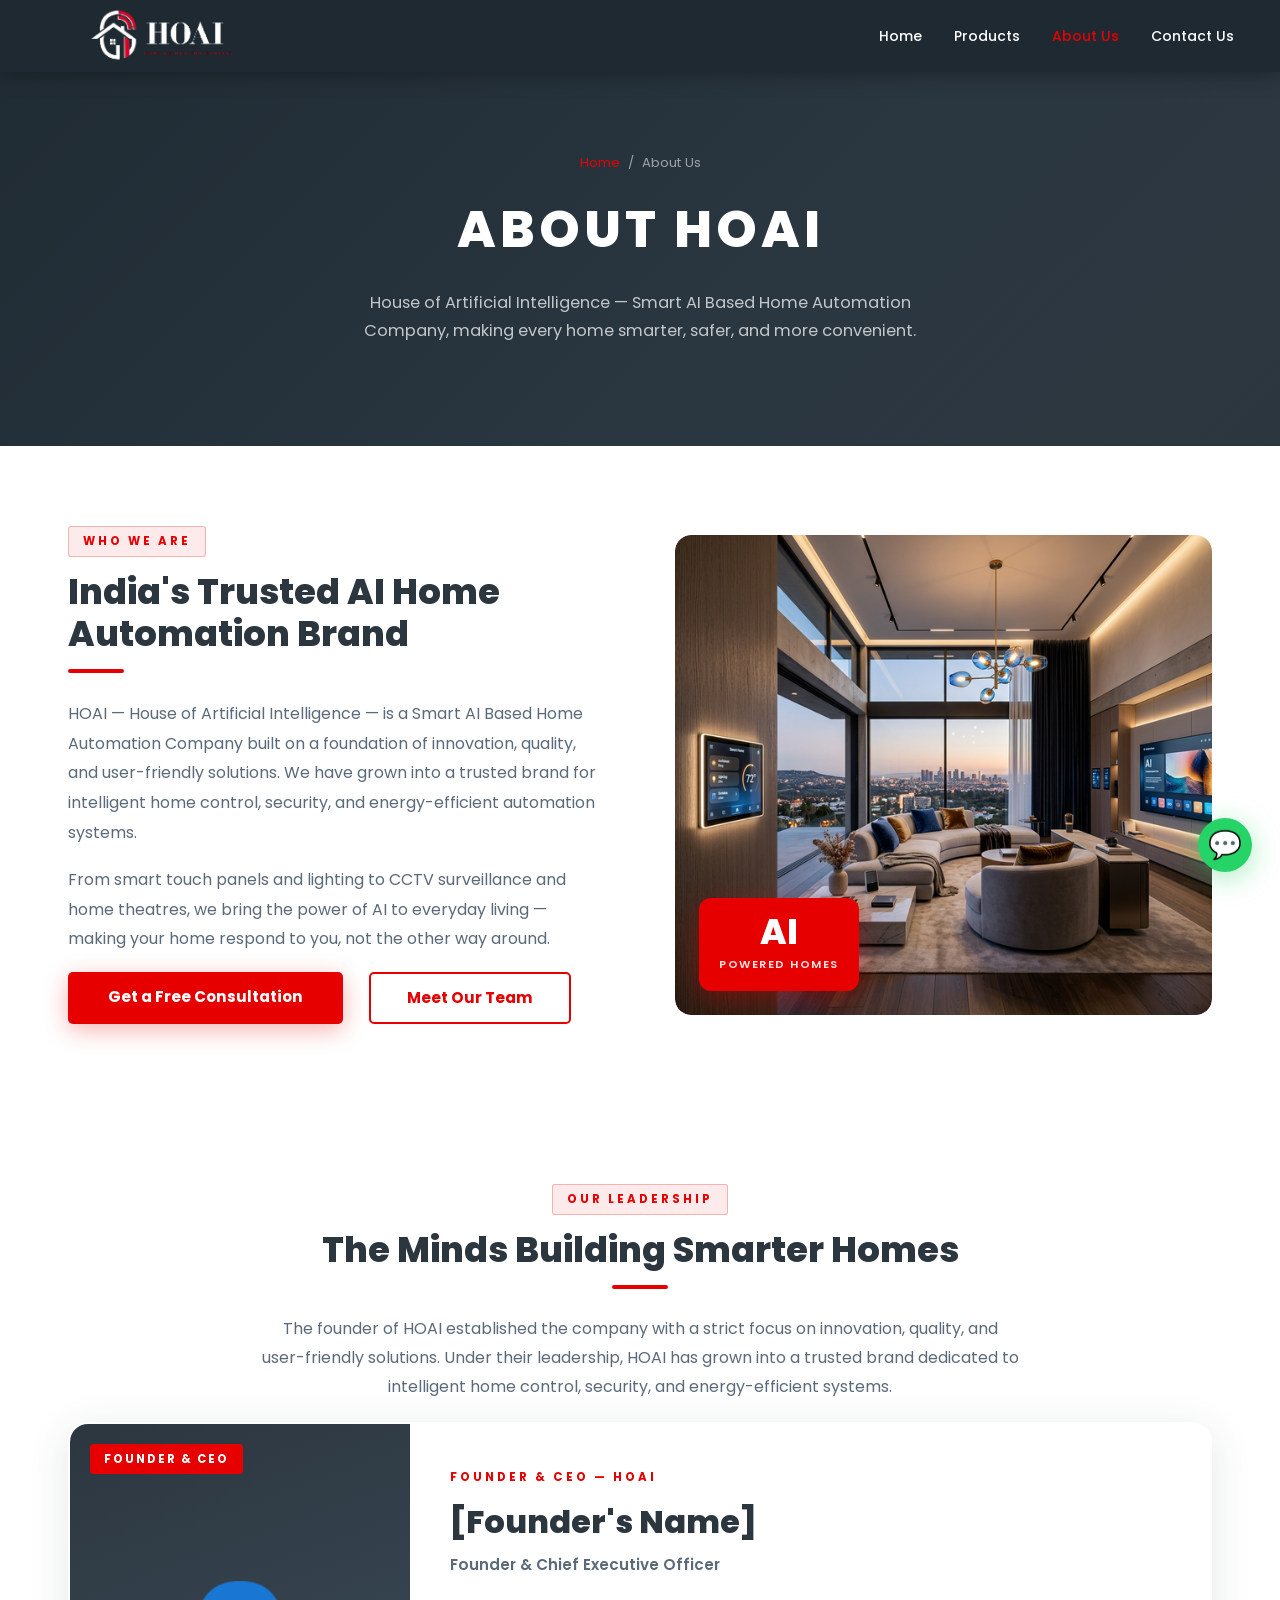
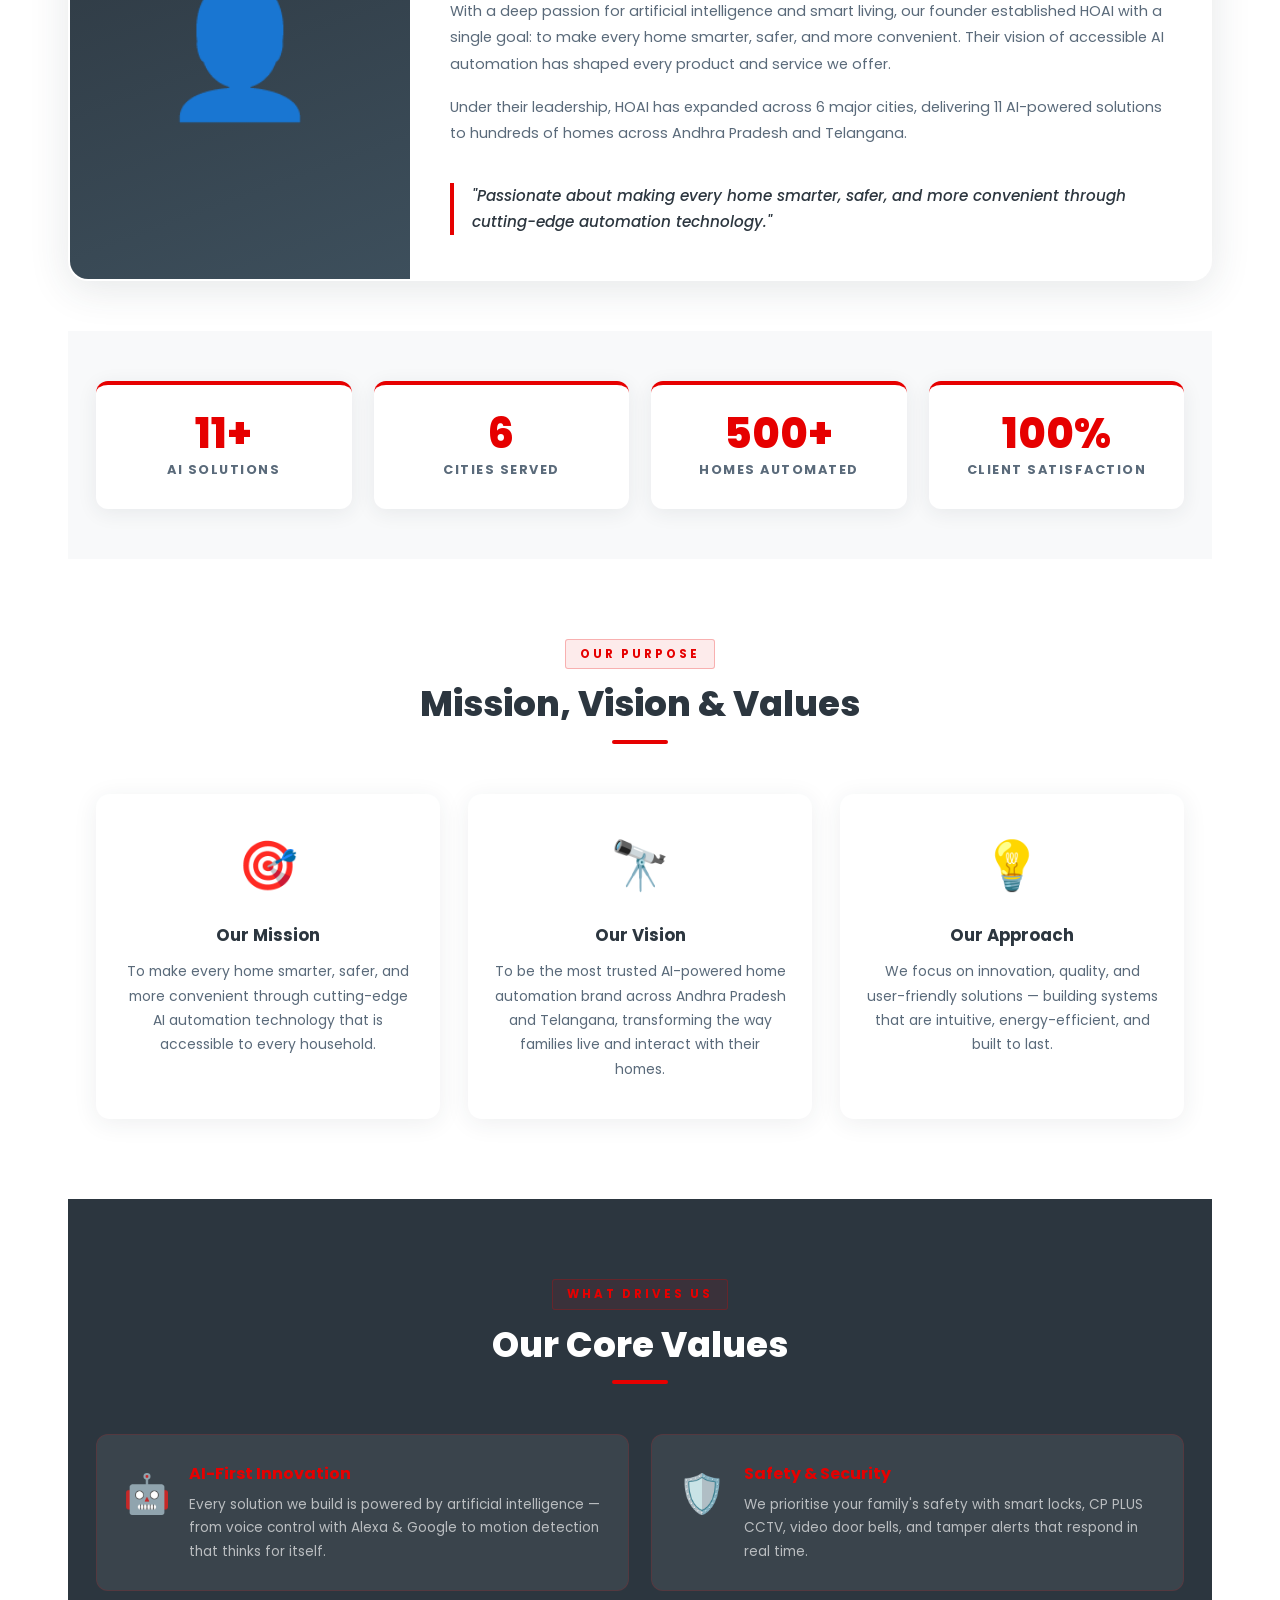
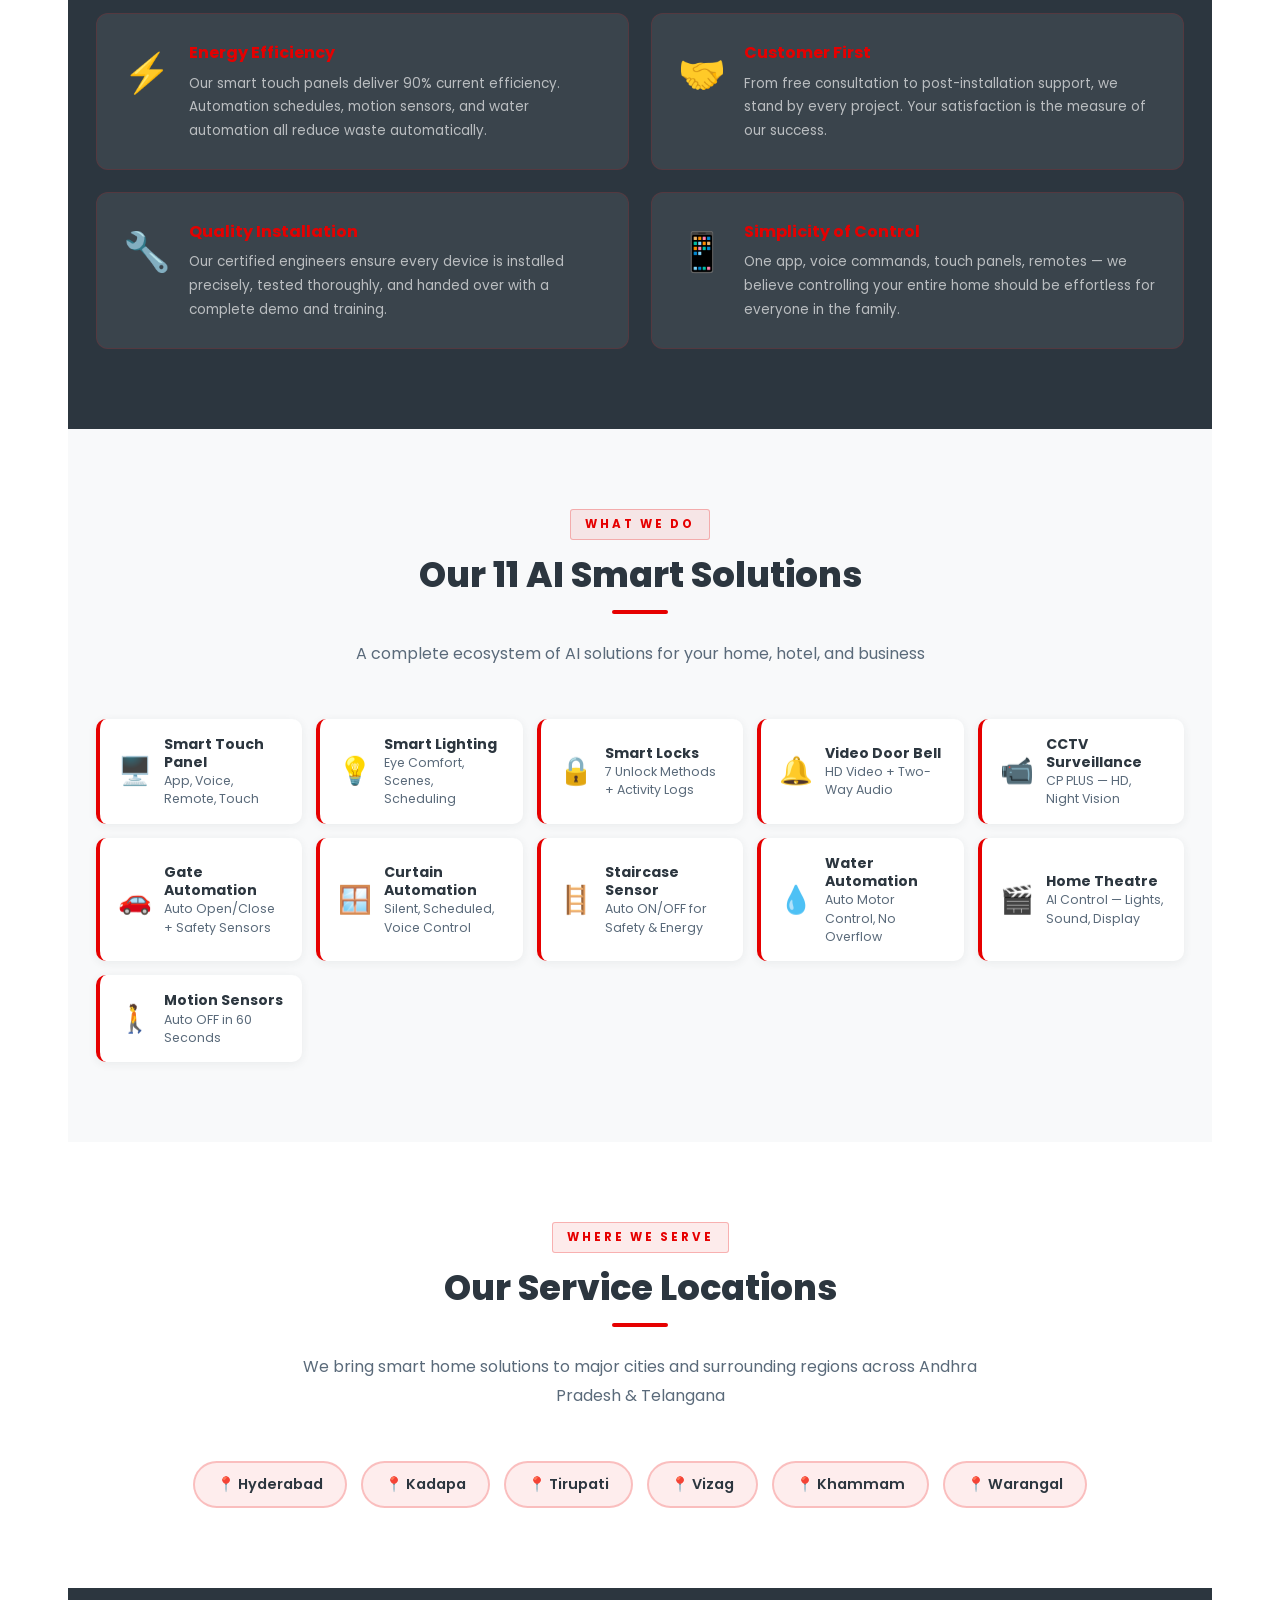
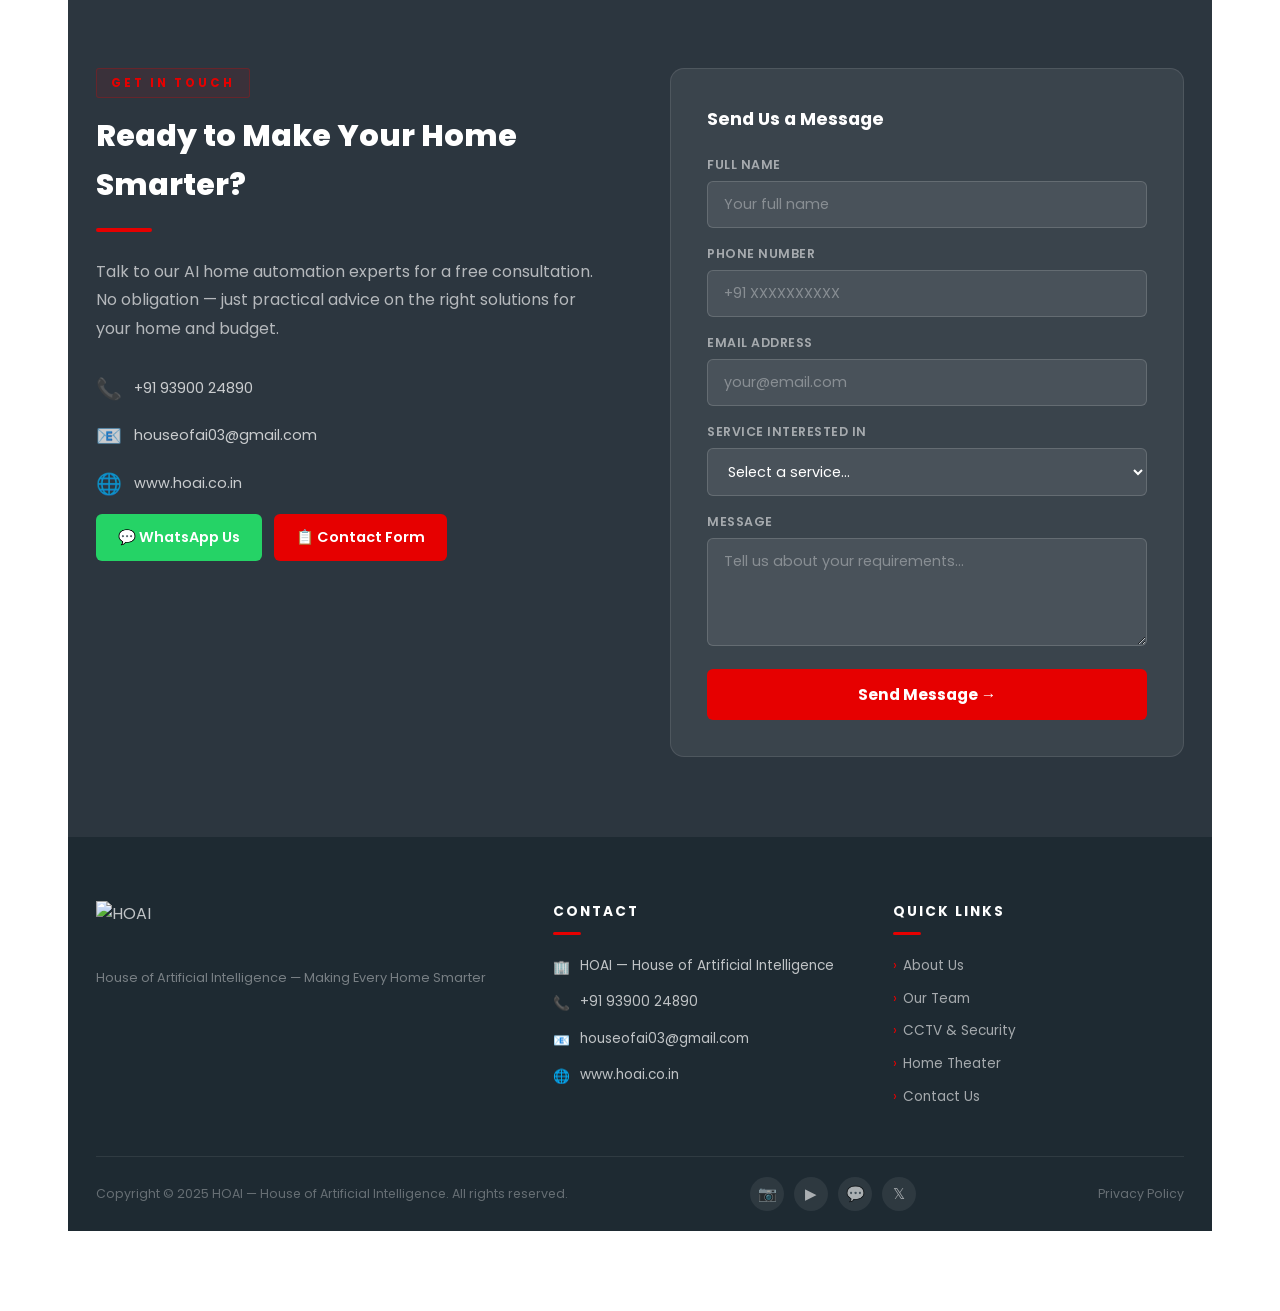
==== commit a3aa4d50: "Initial commit" ====
--- a/about.html
+++ b/about.html
@@ -4,6 +4,15 @@
   <meta charset="UTF-8" />
   <meta name="viewport" content="width=device-width, initial-scale=1.0" />
   <title>About Us — HOAI House of Artificial Intelligence</title>
+  <script type="application/ld+json">
+  {
+    "@context":"https://schema.org",
+    "@type":"Organization",
+    "name":"HOAI - House of Artificial Intelligence",
+    "url":"https://hoai.co.in",
+    "logo":"https://hoai.co.in/images/logo.png"
+  }
+  </script>
   <link rel="stylesheet" href="css/style.css" />
   <link rel="stylesheet" href="css/components.css" />
   <link rel="stylesheet" href="css/pages.css" />
@@ -70,6 +79,34 @@
       </div>
     </div>
   </section>
+
+    <!-- FOUNDER SECTION -->
+  <section class="section">
+    <div class="container">
+
+      <div class="team-intro reveal">
+        <span class="section-label">Our Leadership</span>
+        <h2 class="section-title center">The Minds Building Smarter Homes</h2>
+        <div class="divider center"></div>
+        <p class="team-intro-text">The founder of HOAI established the company with a strict focus on innovation, quality, and user-friendly solutions. Under their leadership, HOAI has grown into a trusted brand dedicated to intelligent home control, security, and energy-efficient systems.</p>
+      </div>
+
+      <!-- FOUNDER CARD -->
+      <div class="founder-card reveal">
+        <div class="founder-card-img">
+          <div class="founder-badge">Founder &amp; CEO</div>
+          <!-- Replace with: <img src="images/founder.jpg" alt="Founder Name" /> -->
+          <span>👤</span>
+        </div>
+        <div class="founder-card-body">
+          <span class="tag">Founder &amp; CEO — HOAI</span>
+          <h2>[Founder's Name]</h2>
+          <span class="role">Founder &amp; Chief Executive Officer</span>
+          <p>With a deep passion for artificial intelligence and smart living, our founder established HOAI with a single goal: to make every home smarter, safer, and more convenient. Their vision of accessible AI automation has shaped every product and service we offer.</p>
+          <p>Under their leadership, HOAI has expanded across 6 major cities, delivering 11 AI-powered solutions to hundreds of homes across Andhra Pradesh and Telangana.</p>
+          <blockquote>"Passionate about making every home smarter, safer, and more convenient through cutting-edge automation technology."</blockquote>
+        </div>
+      </div>
 
   <!-- STATS -->
   <section class="section-alt stats-compact">
--- a/css/style.css
+++ b/css/style.css
@@ -107,9 +107,10 @@
 }
 
 .logo-img {
-  height: 48px;
-  width: auto;
-  object-fit: contain
+  padding-top: 21px ;
+  height: 300px;
+  width: 300px;
+  object-fit: contain;
 }
 
 .logo-text {
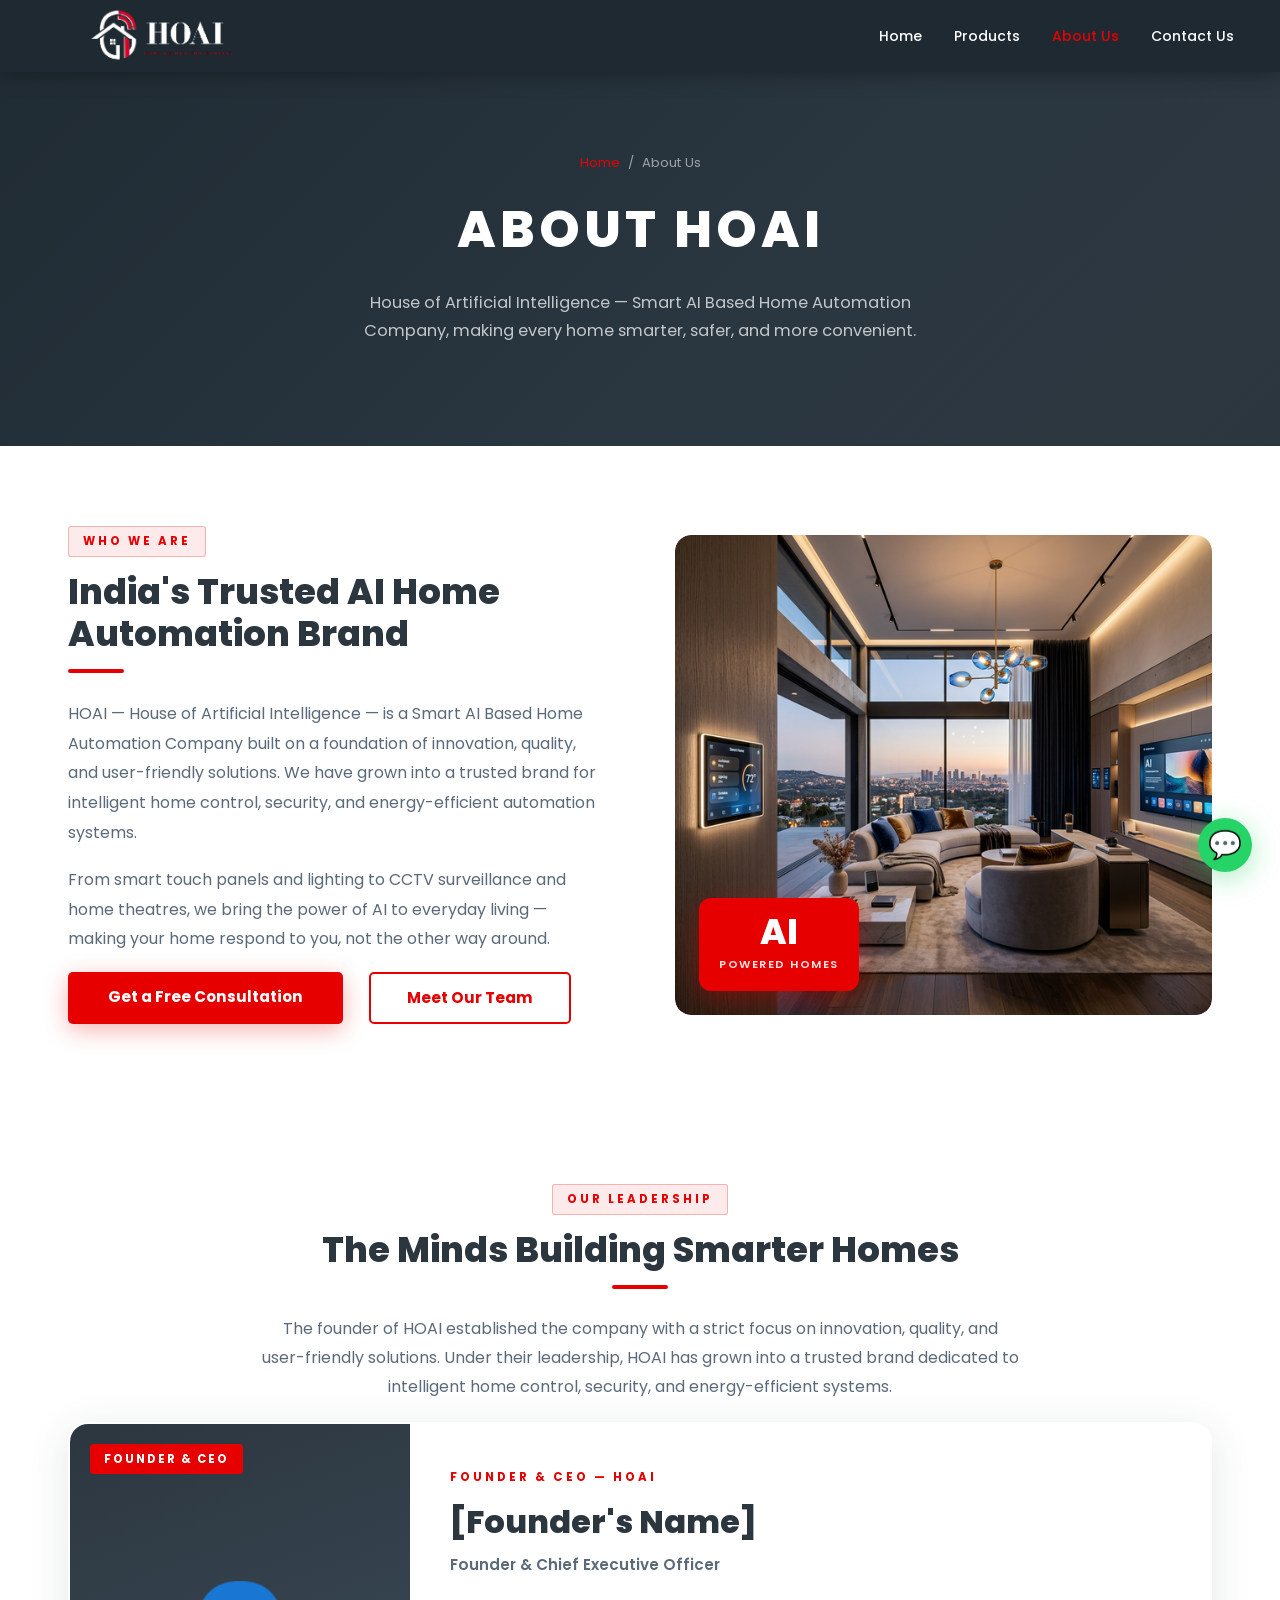
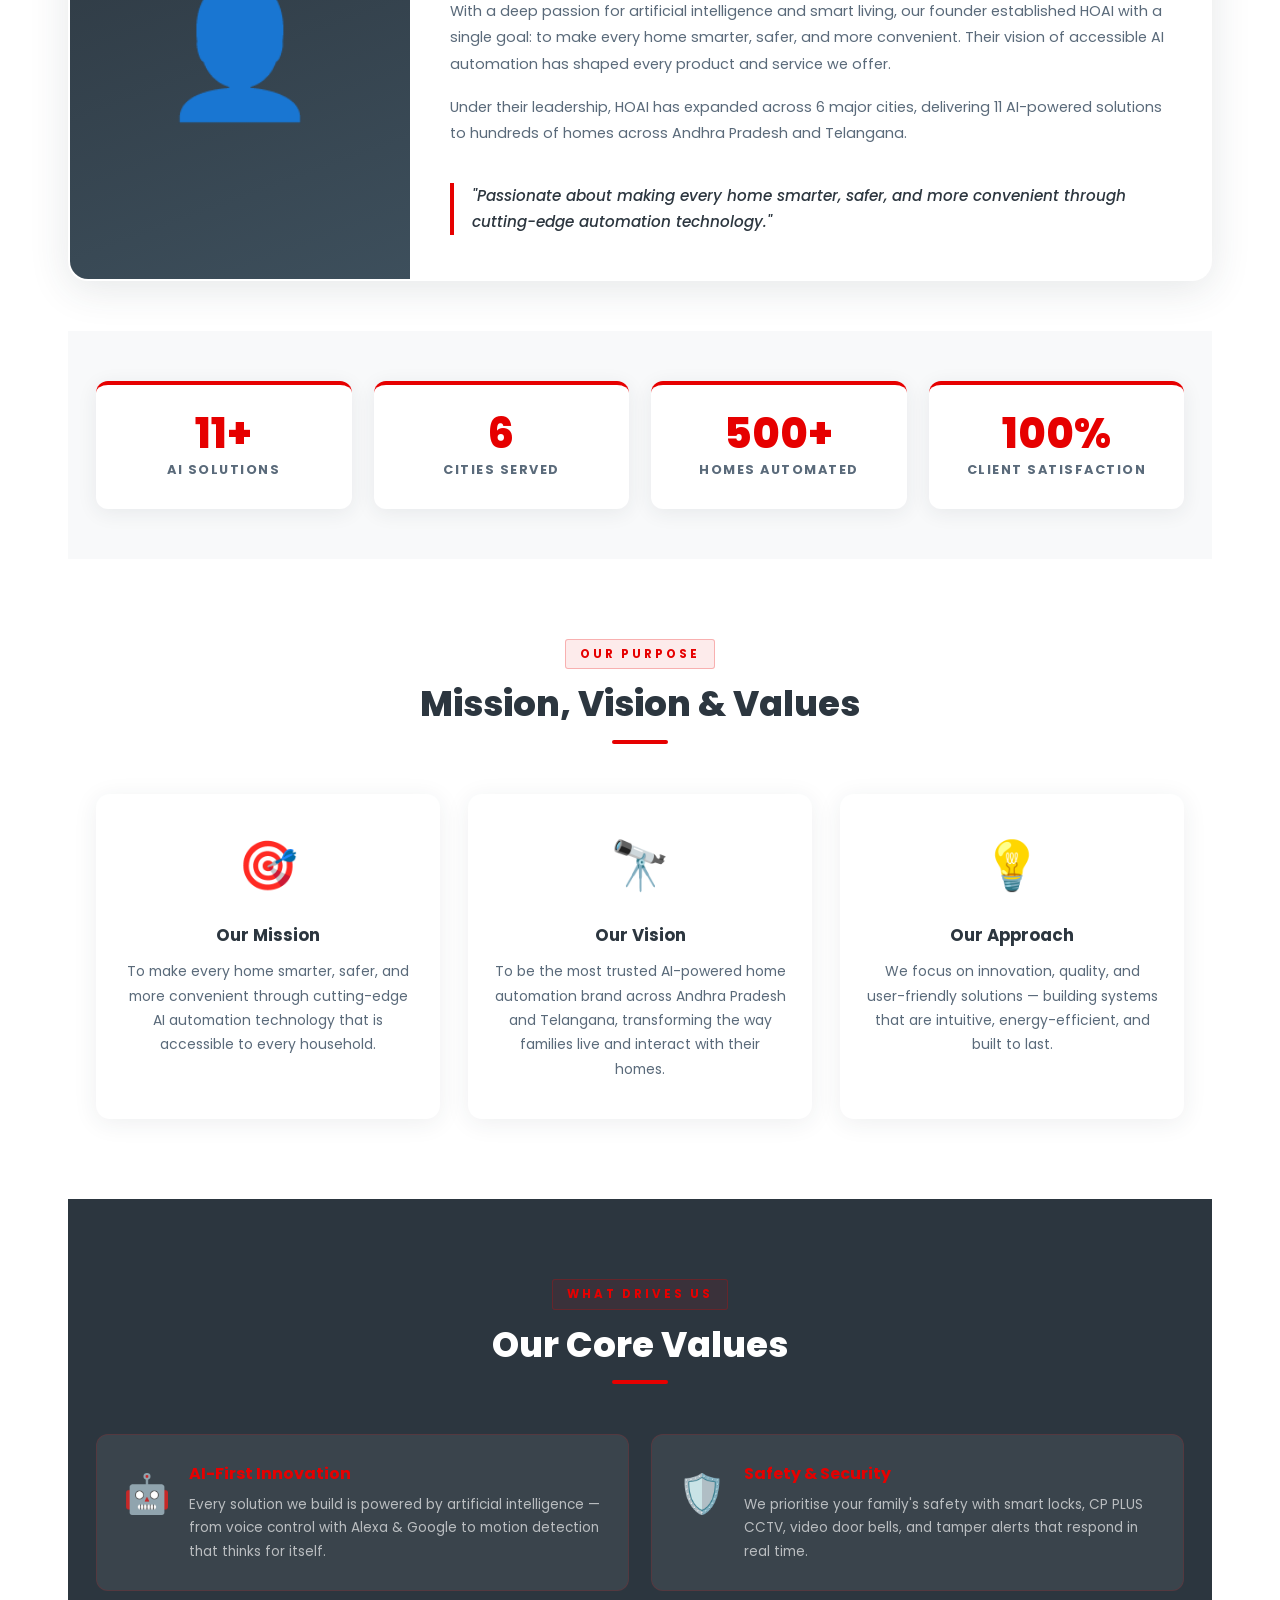
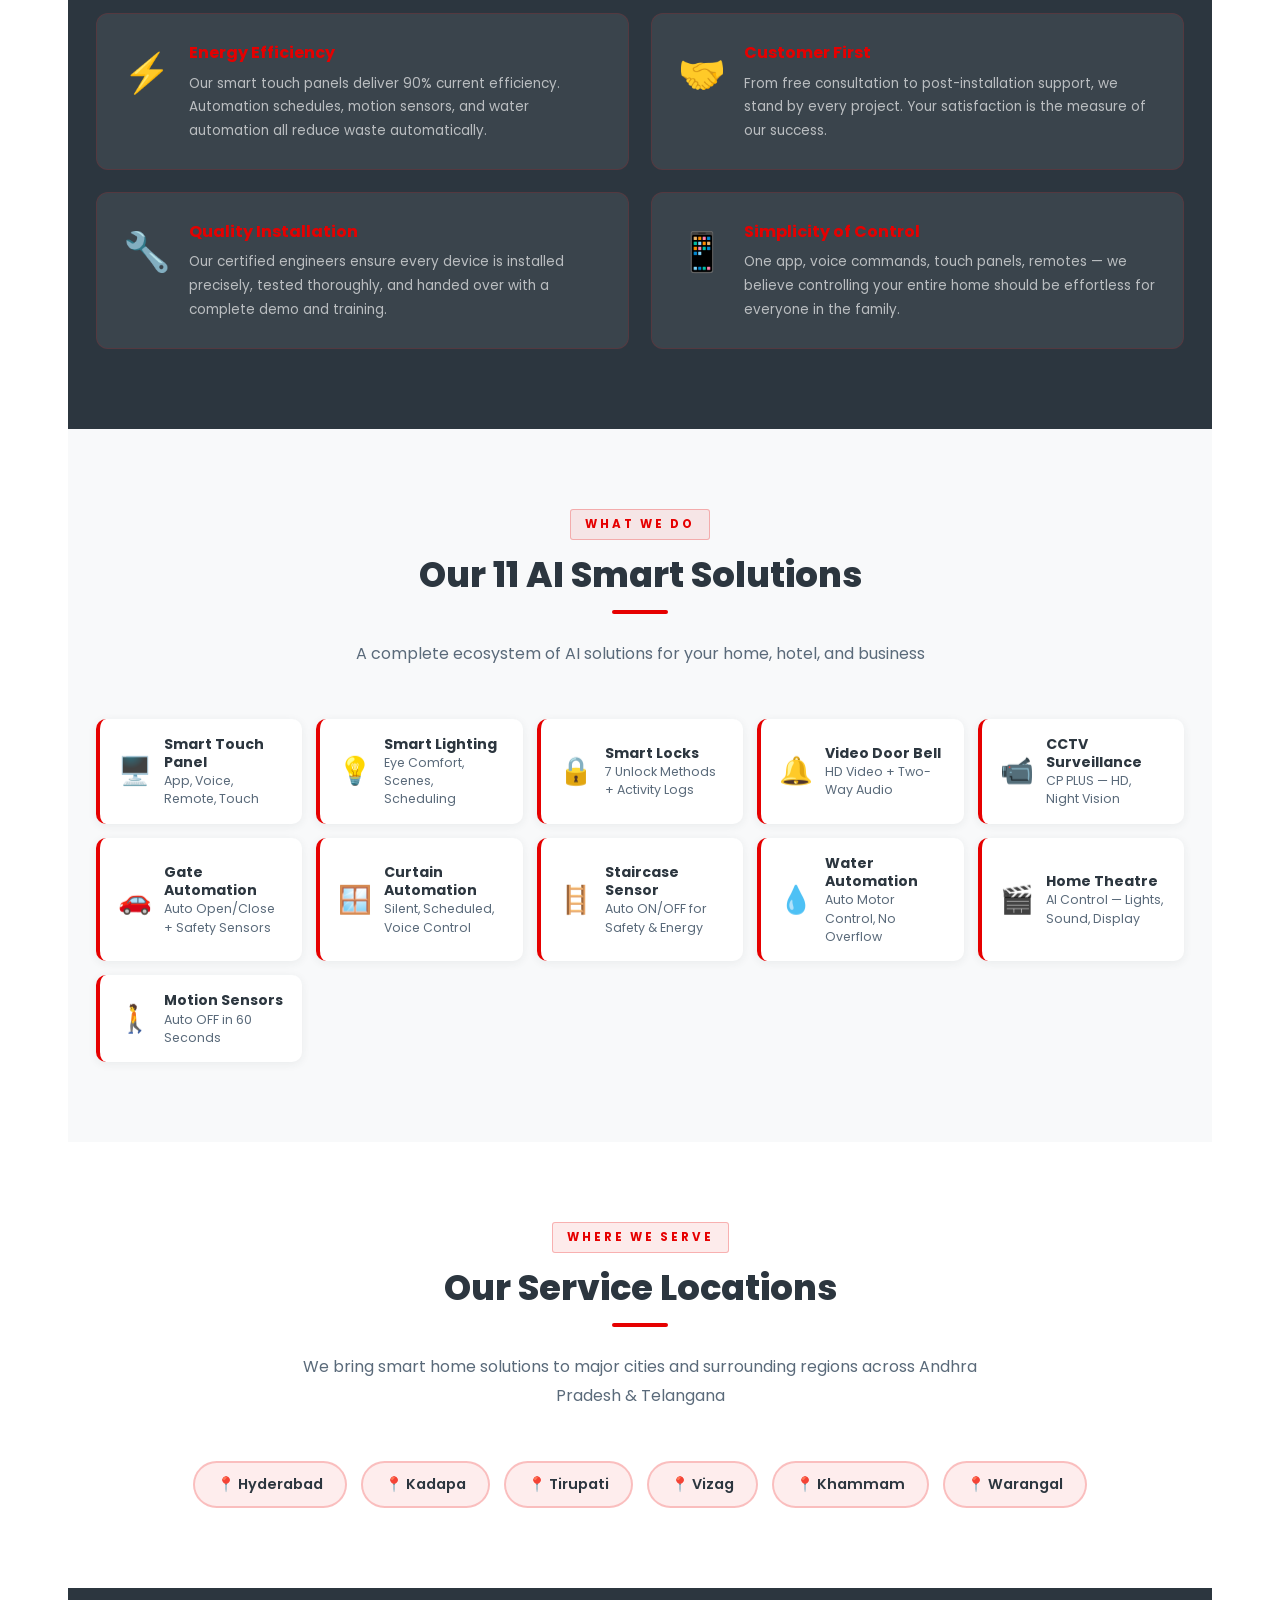
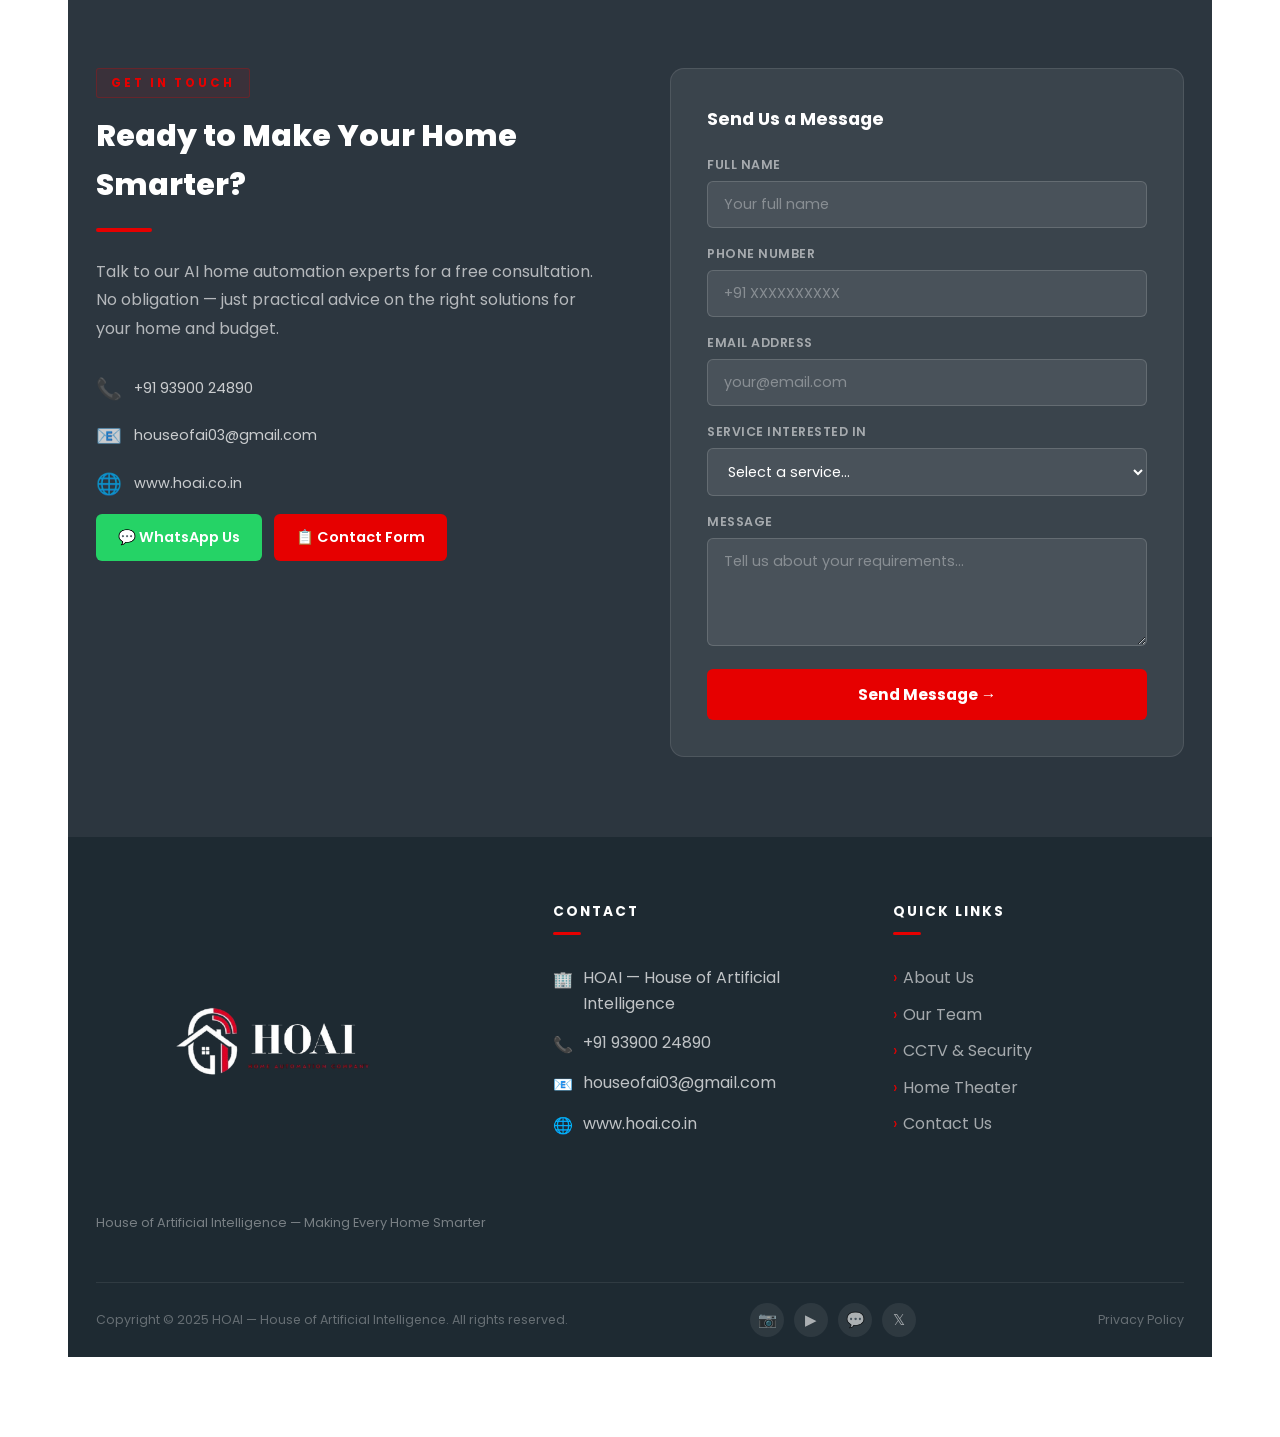
==== commit 885da1d9: "Initial commit" ====
--- a/about.html
+++ b/about.html
@@ -311,20 +311,6 @@
   <script src="js/animations.js"></script>
   <script src="js/forms.js"></script>
   <script src="js/script.js"></script>
-  <script>
-document.addEventListener("contextmenu", function (e) {
-    e.preventDefault();
-});
-
-document.addEventListener("keydown", function (e) {
-    if (
-        e.key === "F12" ||
-        (e.ctrlKey && e.shiftKey && ["I", "J", "C"].includes(e.key.toUpperCase())) ||
-        (e.ctrlKey && e.key.toUpperCase() === "U")
-    ) {
-        e.preventDefault();
-    }
-});
-</script>
+
 </body>
 </html>
--- a/css/style.css
+++ b/css/style.css
@@ -1767,9 +1767,10 @@
 }
 
 .footer-logo {
-  height: 55px;
+  height: 300px;
   width: auto;
   object-fit: contain;
+  padding-top: 12px;
   margin-bottom: 12px
 }
 
@@ -1793,7 +1794,7 @@
   font-weight: 700;
   letter-spacing: 2px;
   text-transform: uppercase;
-  margin-bottom: 20px;
+  margin-bottom: 30px;
   position: relative;
   padding-bottom: 12px
 }
@@ -1815,7 +1816,7 @@
   align-items: flex-start;
   gap: 10px;
   margin-bottom: 12px;
-  font-size: .85rem;
+  font-size: 1rem;
   line-height: 1.65
 }
 
@@ -1832,7 +1833,7 @@
 }
 
 .footer-links ul li a {
-  font-size: .85rem;
+  font-size: 1rem;
   color: rgba(255, 255, 255, .6);
   transition: var(--transition);
   display: flex;
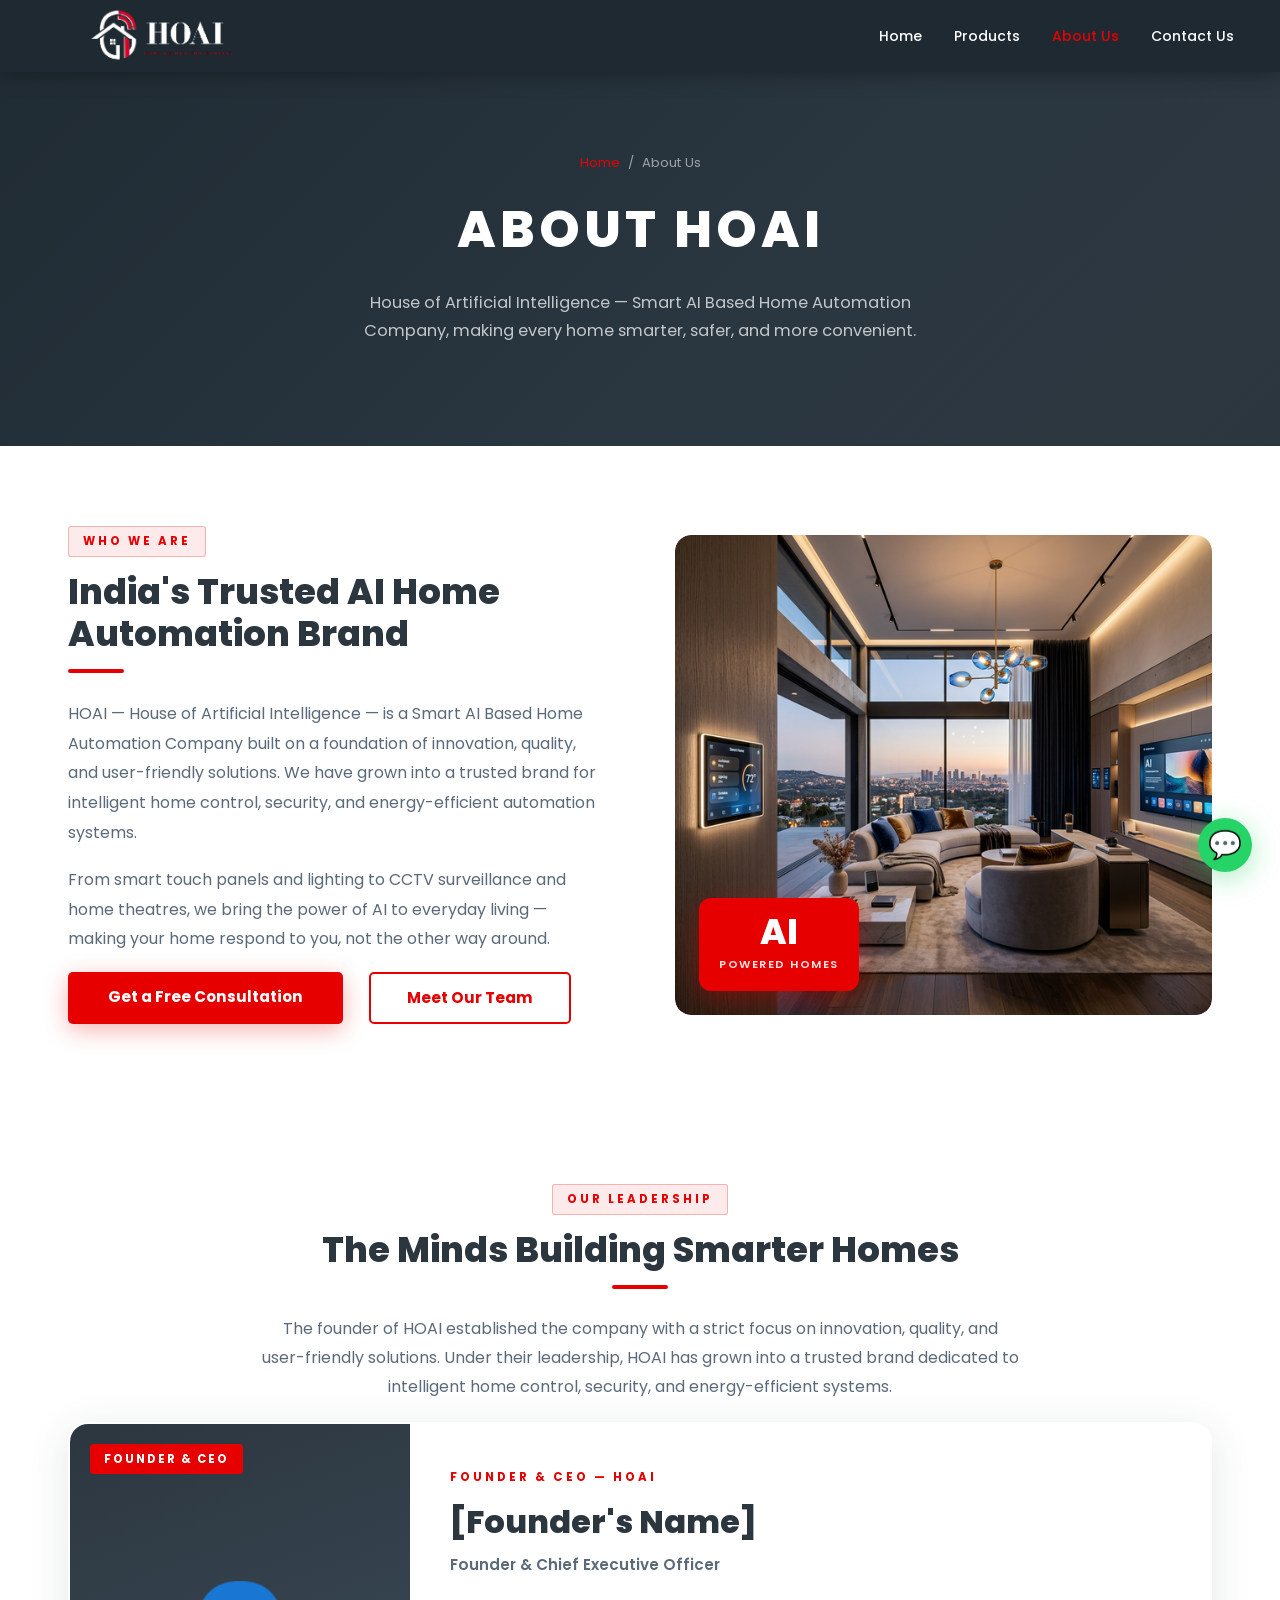
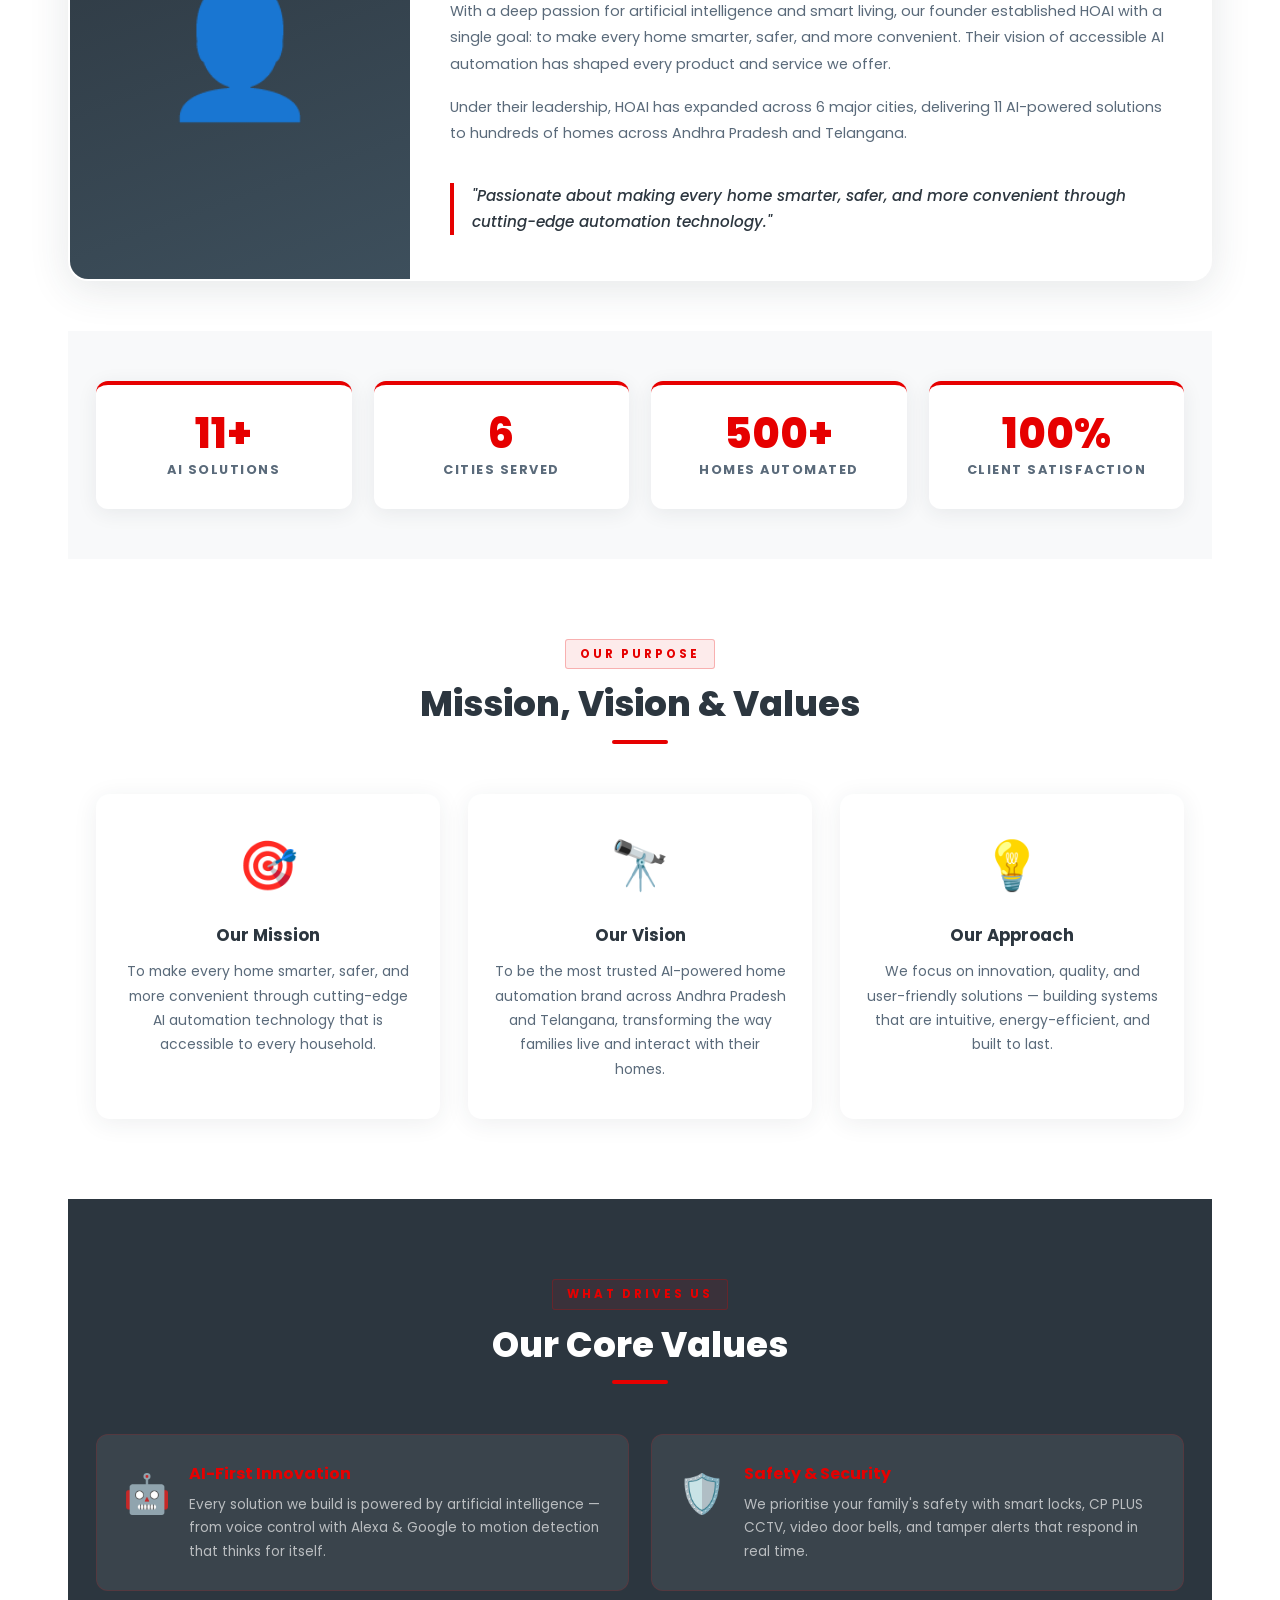
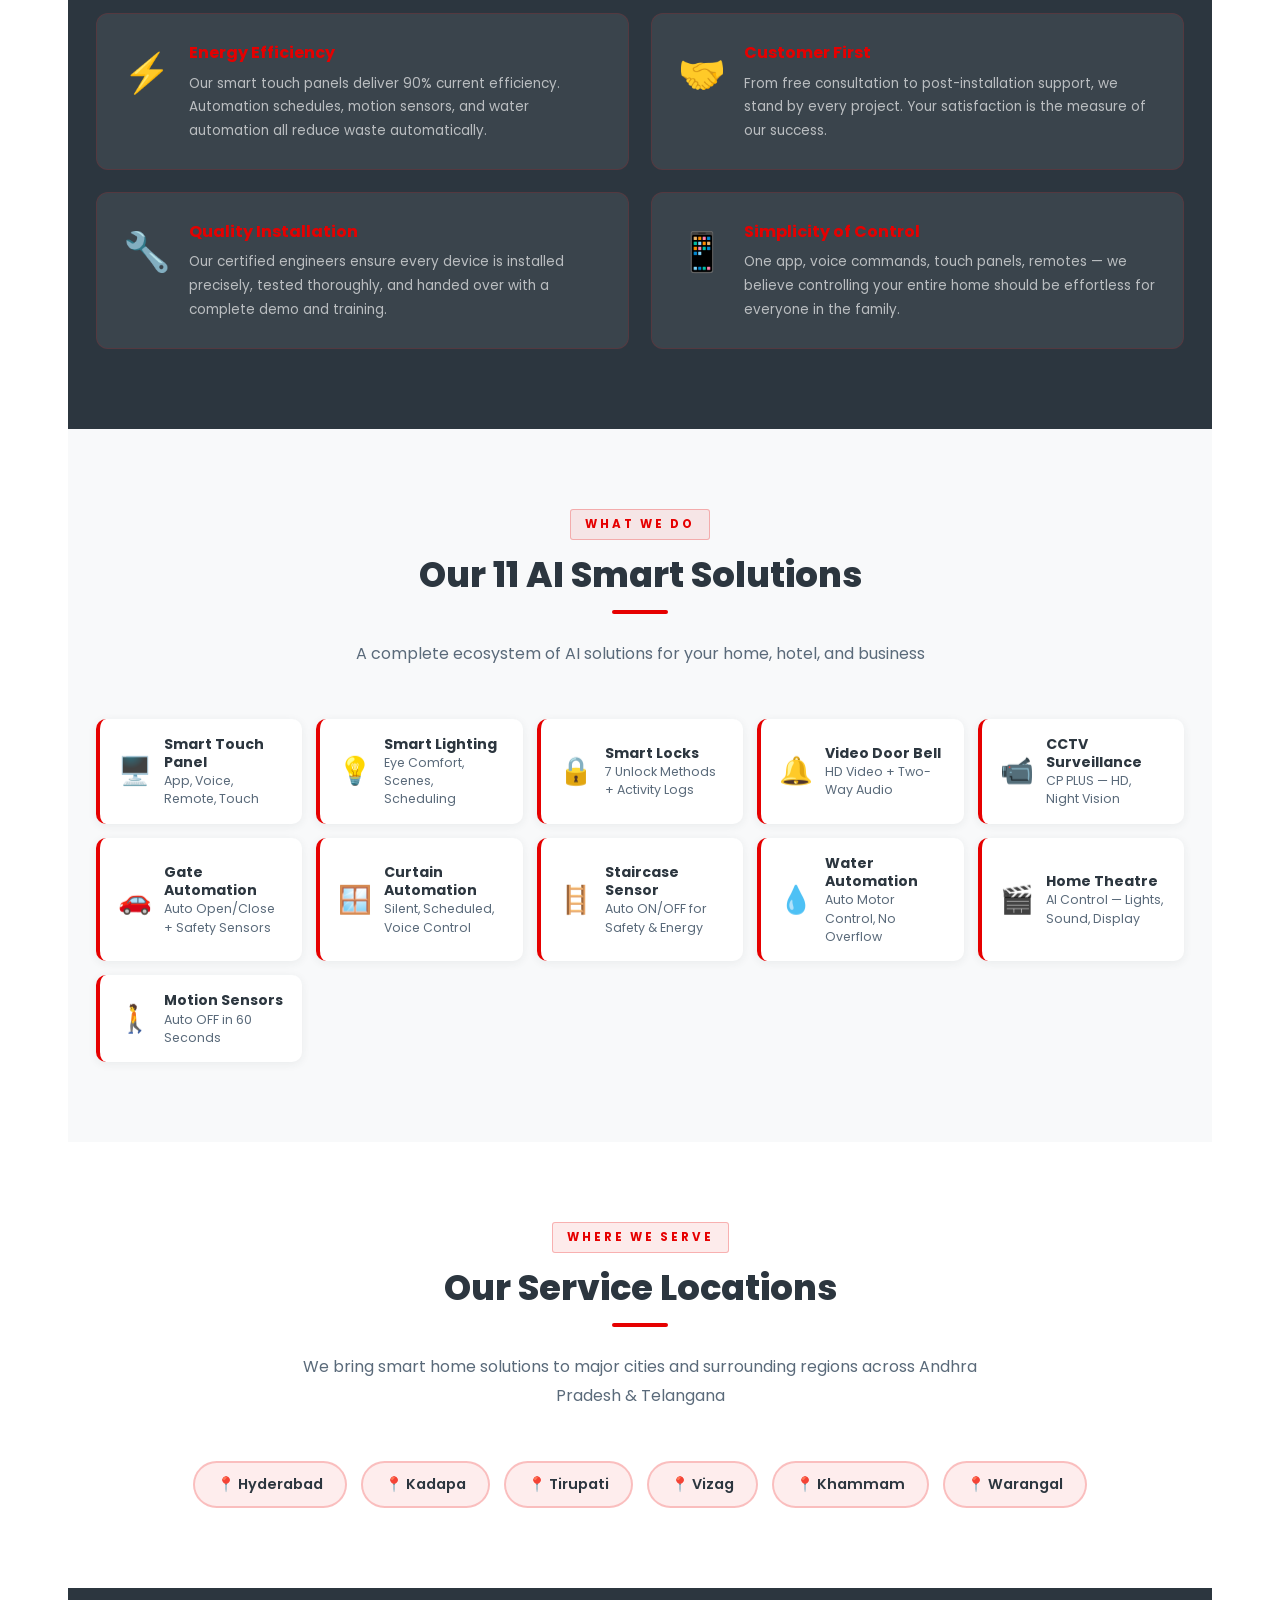
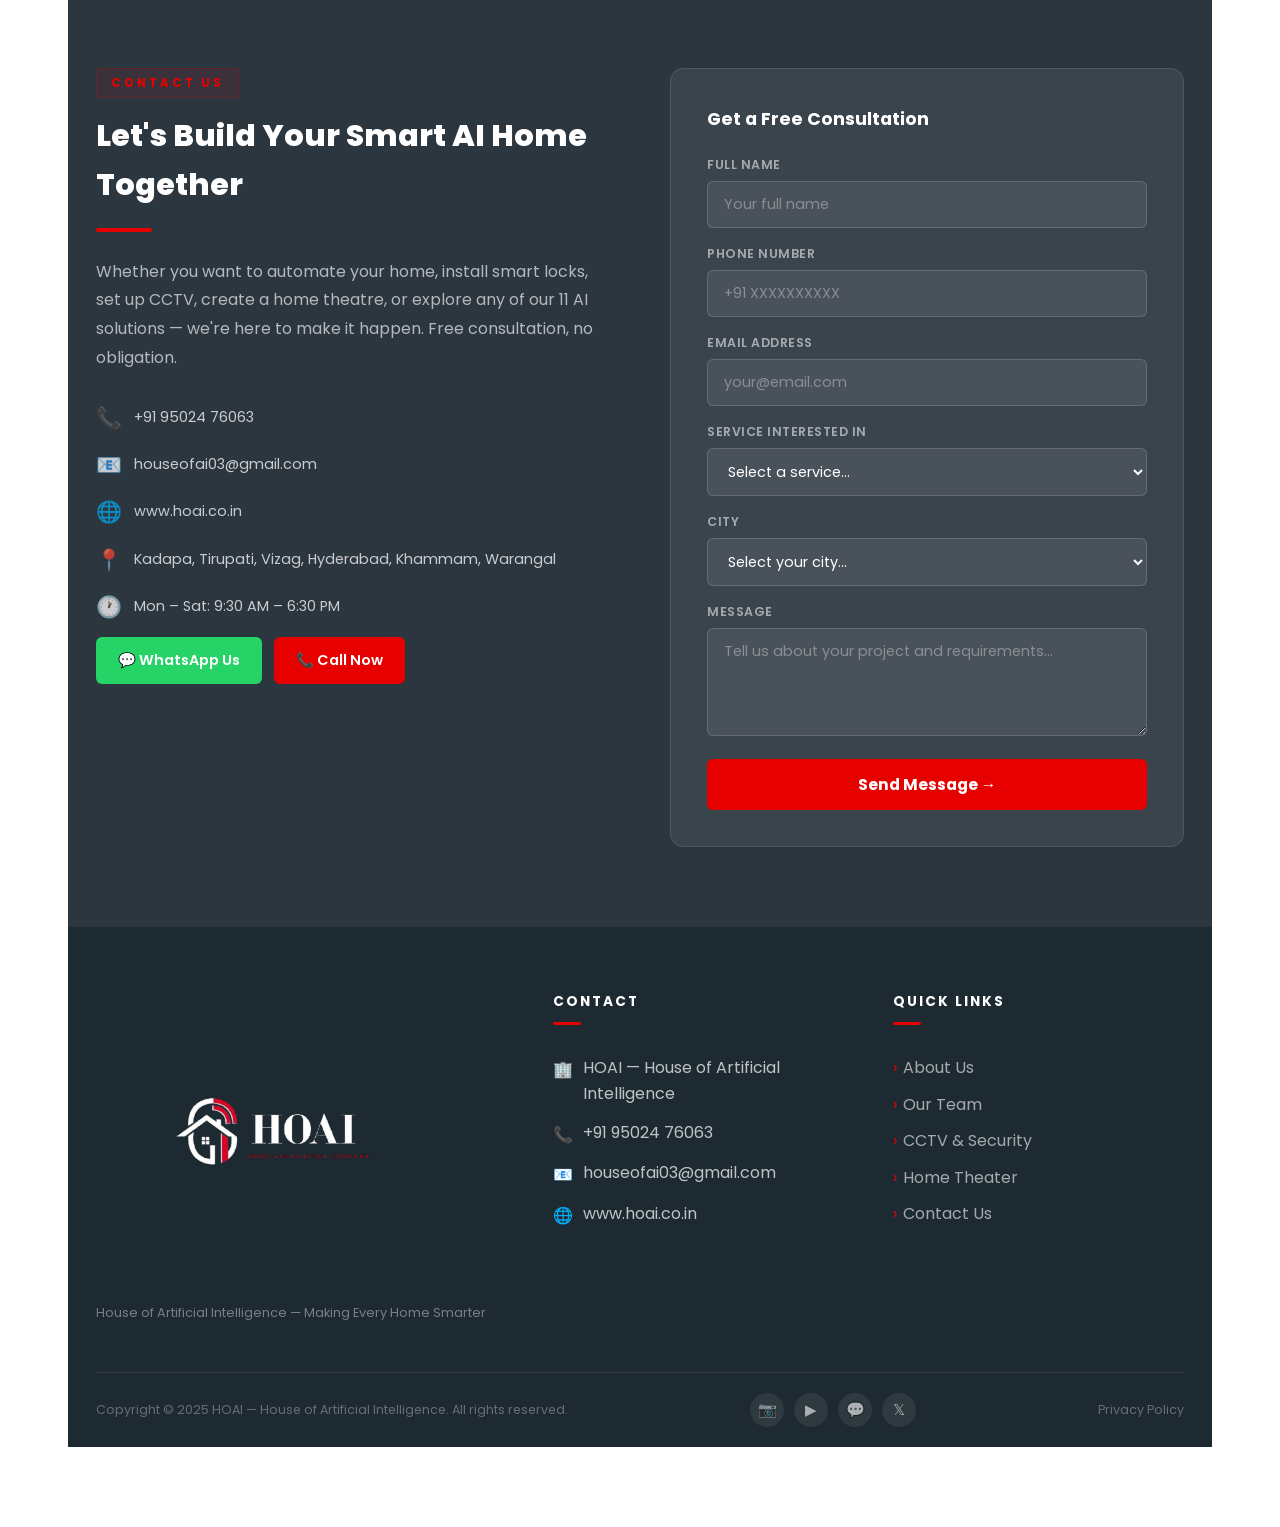
==== commit d36dec86: "Initial commit" ====
--- a/about.html
+++ b/about.html
@@ -213,55 +213,73 @@
   </section>
 
   <!-- CONTACT CTA -->
-  <section class="section-navy">
-    <div class="container">
-      <div class="contact-grid">
-        <div class="contact-info reveal-left">
-          <span class="section-label">Get In Touch</span>
-          <h2>Ready to Make Your Home Smarter?</h2>
-          <div class="divider"></div>
-          <p>Talk to our AI home automation experts for a free consultation. No obligation — just practical advice on the right solutions for your home and budget.</p>
-          <div class="contact-detail"><span class="ico">📞</span><a href="tel:+919390024890">+91 93900 24890</a></div>
-          <div class="contact-detail"><span class="ico">📧</span><a href="mailto:houseofai03@gmail.com">houseofai03@gmail.com</a></div>
-          <div class="contact-detail"><span class="ico">🌐</span><a href="http://www.hoai.co.in" target="_blank">www.hoai.co.in</a></div>
-          <div class="contact-cta-btns">
-            <a href="https://wa.me/919390024890" target="_blank" class="btn-whatsapp">&#x1F4AC; WhatsApp Us</a>
-            <a href="contact.html" class="btn-call">📋 Contact Form</a>
-          </div>
-        </div>
-        <div class="reveal-right">
-          <div class="contact-form">
-            <h3>Send Us a Message</h3>
-            <form id="contactForm">
-              <div class="form-group"><label>Full Name</label><input type="text" placeholder="Your full name" required /></div>
-              <div class="form-group"><label>Phone Number</label><input type="tel" placeholder="+91 XXXXXXXXXX" required /></div>
-              <div class="form-group"><label>Email Address</label><input type="email" placeholder="your@email.com" /></div>
-              <div class="form-group">
-                <label>Service Interested In</label>
-                <select>
-                  <option value="" disabled selected>Select a service...</option>
-                  <option>Smart Touch Panel</option>
-                  <option>Smart Lighting</option>
-                  <option>Smart Locks</option>
-                  <option>Video Door Bell</option>
-                  <option>CCTV Surveillance</option>
-                  <option>Gate Automation</option>
-                  <option>Curtain Automation</option>
-                  <option>Staircase Sensor</option>
-                  <option>Water Automation</option>
-                  <option>Home Theatre</option>
-                  <option>Motion Sensors</option>
-                  <option>Full Home Automation</option>
-                </select>
-              </div>
-              <div class="form-group"><label>Message</label><textarea placeholder="Tell us about your requirements..."></textarea></div>
-              <button type="submit" class="btn-submit">Send Message &rarr;</button>
-            </form>
-          </div>
-        </div>
-      </div>
-    </div>
-  </section>
+ 
+<!-- MAIN CONTACT FORM -->
+<section class="section-navy">
+  <div class="container">
+    <div class="contact-grid">
+      <div class="contact-info reveal-left">
+        <span class="section-label">Contact Us</span>
+        <h2>Let's Build Your Smart AI Home Together</h2>
+        <div class="divider"></div>
+        <p>Whether you want to automate your home, install smart locks, set up CCTV, create a home theatre, or explore any of our 11 AI solutions — we're here to make it happen. Free consultation, no obligation.</p>
+        <div class="contact-detail"><span class="ico">📞</span><a href="tel:+919502476063">+91 95024 76063</a></div>
+        <div class="contact-detail"><span class="ico">📧</span><a href="mailto:houseofai03@gmail.com">houseofai03@gmail.com</a></div>
+        <div class="contact-detail"><span class="ico">🌐</span><a href="http://www.hoai.co.in" target="_blank">www.hoai.co.in</a></div>
+        <div class="contact-detail"><span class="ico">📍</span>Kadapa, Tirupati, Vizag, Hyderabad, Khammam, Warangal</div>
+        <div class="contact-detail"><span class="ico">🕐</span>Mon – Sat: 9:30 AM – 6:30 PM</div>
+        <div class="contact-cta-btns">
+          <a href="https://wa.me/919502476063" target="_blank" class="btn-whatsapp">&#x1F4AC; WhatsApp Us</a>
+          <a href="tel:+919502476063" class="btn-call">📞 Call Now</a>
+        </div>
+      </div>
+      <div class="reveal-right">
+        <div class="contact-form">
+          <h3>Get a Free Consultation</h3>
+          <form id="contactForm">
+            <div class="form-group"><label>Full Name</label><input type="text" placeholder="Your full name" required /></div>
+            <div class="form-group"><label>Phone Number</label><input type="tel" placeholder="+91 XXXXXXXXXX" required /></div>
+            <div class="form-group"><label>Email Address</label><input type="email" placeholder="your@email.com" /></div>
+            <div class="form-group">
+              <label>Service Interested In</label>
+              <select>
+                <option value="" disabled selected>Select a service...</option>
+                <option>Smart Touch Panel</option>
+                <option>Smart Lighting</option>
+                <option>Smart Locks</option>
+                <option>Video Door Bell / Phone</option>
+                <option>CCTV Surveillance (CP PLUS)</option>
+                <option>Gate Automation</option>
+                <option>Curtain Automation</option>
+                <option>Staircase Sensor</option>
+                <option>Water Tank Automation</option>
+                <option>Home Theatre</option>
+                <option>Motion Sensors</option>
+                <option>Smart Hotel Solutions</option>
+                <option>Multiple / Full Home Automation</option>
+              </select>
+            </div>
+            <div class="form-group">
+              <label>City</label>
+              <select>
+                <option value="" disabled selected>Select your city...</option>
+                <option>Kadapa</option>
+                <option>Tirupati</option>
+                <option>Vizag (Visakhapatnam)</option>
+                <option>Hyderabad</option>
+                <option>Khammam</option>
+                <option>Warangal</option>
+                <option>Other</option>
+              </select>
+            </div>
+            <div class="form-group"><label>Message</label><textarea placeholder="Tell us about your project and requirements..."></textarea></div>
+            <button type="submit" class="btn-submit">Send Message &rarr;</button>
+          </form>
+        </div>
+      </div>
+    </div>
+  </div>
+</section>
 
   <!-- FOOTER -->
   <footer class="site-footer">
@@ -275,7 +293,7 @@
         <div class="footer-contact">
           <h4>Contact</h4>
           <div class="footer-contact-item"><span class="ico">🏢</span>HOAI — House of Artificial Intelligence</div>
-          <div class="footer-contact-item"><span class="ico">📞</span><a href="tel:+919390024890">+91 93900 24890</a></div>
+          <div class="footer-contact-item"><span class="ico">📞</span><a href="tel:+919502476063">+91 95024 76063</a></div>
           <div class="footer-contact-item"><span class="ico">📧</span><a href="mailto:houseofai03@gmail.com">houseofai03@gmail.com</a></div>
           <div class="footer-contact-item"><span class="ico">🌐</span><a href="http://www.hoai.co.in" target="_blank">www.hoai.co.in</a></div>
         </div>
@@ -295,7 +313,7 @@
         <div class="footer-social">
           <a href="#" title="Instagram">&#x1F4F7;</a>
           <a href="#" title="YouTube">&#x25B6;</a>
-          <a href="https://wa.me/919390024890" title="WhatsApp">&#x1F4AC;</a>
+          <a href="https://wa.me/919502476063" title="WhatsApp">&#x1F4AC;</a>
           <a href="#" title="Twitter">&#x1D54F;</a>
         </div>
         <a href="#">Privacy Policy</a>
@@ -303,7 +321,7 @@
     </div>
   </footer>
 
-  <a href="https://wa.me/919390024890" class="whatsapp-btn" target="_blank" title="Chat on WhatsApp">&#x1F4AC;</a>
+  <a href="https://wa.me/919502476063" class="whatsapp-btn" target="_blank" title="Chat on WhatsApp">&#x1F4AC;</a>
   <button class="scroll-top" title="Back to top">&#8679;</button>
 
   <script src="js/nav.js"></script>
--- a/css/style.css
+++ b/css/style.css
@@ -1037,6 +1037,158 @@
   resize: vertical;
   min-height: 108px
 }
+/* ===================================================
+   HOAI — Custom Multiselect Dropdown Styling
+   =================================================== */
+
+/* Container Anchor */
+.custom-multiselect {
+  position: relative;
+  width: 100%;
+  font-family: inherit;
+}
+
+/* Trigger Box Header */
+.select-box {
+  display: flex;
+  justify-content: space-between;
+  align-items: center;
+  padding: 12px 16px;
+  background: rgba(255, 255, 255, 0.05);
+  border: 1px solid rgba(255, 255, 255, 0.15);
+  border-radius: 8px;
+  color: #f3f4f6;
+  font-size: 0.95rem;
+  font-weight: 500;
+  cursor: pointer;
+  transition: all 0.2s ease-in-out;
+  user-select: none;
+}
+
+.select-box:hover {
+  background: rgba(255, 255, 255, 0.08);
+  border-color: rgba(255, 255, 255, 0.3);
+}
+
+.select-box .arrow {
+  font-size: 0.75rem;
+  color: rgba(255, 255, 255, 0.5);
+  transition: transform 0.2s ease;
+}
+
+/* Dropdown Container */
+.checkboxes-container {
+  display: none;
+  position: absolute;
+  top: calc(100% + 6px);
+  left: 0;
+  right: 0;
+  max-height: 260px;
+  overflow-y: auto;
+  background: #1e2530; /* Dark sleek background */
+  border: 1px solid rgba(255, 255, 255, 0.12);
+  border-radius: 10px;
+  box-shadow: 0 12px 30px -5px rgba(0, 0, 0, 0.55),
+              0 4px 10px -2px rgba(0, 0, 0, 0.3);
+  z-index: 1000;
+  padding: 6px;
+}
+
+/* Active Dropdown Toggle Class */
+.checkboxes-container.show {
+  display: block !important;
+}
+
+/* Option Row Styling */
+.checkbox-option {
+  display: flex !important;
+  align-items: center !important;
+  justify-content: flex-start !important;
+  gap: 12px !important;
+  padding: 10px 12px;
+  margin-bottom: 2px;
+  border-radius: 6px;
+  cursor: pointer;
+  color: #e2e8f0;
+  font-size: 0.9rem;
+  font-weight: 500;
+  transition: background 0.15s ease;
+  user-select: none;
+}
+
+.checkbox-option:hover {
+  background: rgba(255, 255, 255, 0.07);
+  color: #ffffff;
+}
+
+/* All/Full Automation Option Styling */
+.select-all-option {
+  background: rgba(255, 255, 255, 0.06);
+  border: 1px solid rgba(255, 255, 255, 0.1);
+  border-radius: 6px;
+}
+
+.select-all-option span {
+  color: #ffffff;
+  font-weight: 600;
+}
+
+/* Divider Line */
+.dropdown-divider {
+  height: 1px;
+  background: rgba(255, 255, 255, 0.12);
+  margin: 6px 0;
+}
+
+/* Custom Checkbox Design */
+.checkbox-option input[type="checkbox"] {
+  appearance: none;
+  -webkit-appearance: none;
+  width: 18px;
+  height: 18px;
+  border: 2px solid rgba(255, 255, 255, 0.35);
+  border-radius: 4px;
+  background-color: transparent;
+  cursor: pointer;
+  display: grid;
+  place-content: center;
+  margin: 0;
+  transition: all 0.15s ease;
+  flex-shrink: 0;
+}
+
+.checkbox-option input[type="checkbox"]:hover {
+  border-color: rgba(255, 255, 255, 0.7);
+}
+
+.checkbox-option input[type="checkbox"]:checked {
+  background-color: #e60000; /* Accent red color */
+  border-color: #e60000;
+}
+
+.checkbox-option input[type="checkbox"]:checked::before {
+  content: "";
+  width: 10px;
+  height: 6px;
+  border-left: 2px solid #ffffff;
+  border-bottom: 2px solid #ffffff;
+  transform: rotate(-45deg) translate(1px, -1px);
+}
+
+/* Scrollbar Customization */
+.checkboxes-container::-webkit-scrollbar {
+  width: 6px;
+}
+.checkboxes-container::-webkit-scrollbar-track {
+  background: transparent;
+}
+.checkboxes-container::-webkit-scrollbar-thumb {
+  background: rgba(255, 255, 255, 0.15);
+  border-radius: 4px;
+}
+.checkboxes-container::-webkit-scrollbar-thumb:hover {
+  background: rgba(255, 255, 255, 0.3);
+}
 
 .btn-submit {
   width: 100%;
@@ -2326,28 +2478,50 @@
   box-shadow: 0 20px 50px rgba(0, 0, 0, .5);
 }
 
+/* Container positioning */
 .branch-map {
   position: relative;
+  overflow: hidden;
+}
+
+/* Disable map dragging so the entire image acts as a clickable cover button */
+.branch-map iframe {
+  pointer-events: none;
+  width: 100%;
   height: 200px;
-  overflow: hidden;
-}
-
-.branch-map iframe {
-  filter: invert(90%) hue-rotate(180deg);
-}
-
+  border: 0;
+}
+
+/* Clickable link overlay spanning the whole map */
+.branch-map-link {
+  position: absolute;
+  top: 0;
+  left: 0;
+  width: 100%;
+  height: 100%;
+  z-index: 2;
+  text-decoration: none;
+  padding: 10px;
+  display: block;
+}
+
+/* Red location badge styling */
 .branch-map-label {
-  position: absolute;
-  top: 9px;
-  left: 9px;
-  background: rgba(230, 0, 0, .9);
-  color: #fff;
-  font-size: .85rem;
-  font-weight: 750;
-  padding: 10px 30px;
-  border-radius: 10px;
-  letter-spacing: 1px;
-  text-transform: uppercase;
+  display: inline-block;
+  background: #e60000;
+  color: #ffffff;
+  padding: 6px 14px;
+  border-radius: 8px;
+  font-weight: bold;
+  font-size: 0.85rem;
+  box-shadow: 0 2px 8px rgba(0, 0, 0, 0.4);
+  transition: all 0.2s ease;
+}
+
+/* Hover effect on badge */
+.branch-map-link:hover .branch-map-label {
+  background: #ff1a1a;
+  transform: translateY(-2px);
 }
 
 .branch-body {
--- a/css/responsive.css
+++ b/css/responsive.css
@@ -433,7 +433,7 @@
   }
 }
 
-@media(max-width:380px) {
+@media(max-width:350px) {
   .slide-content h2 {
     font-size: 2rem;
     letter-spacing: 1px
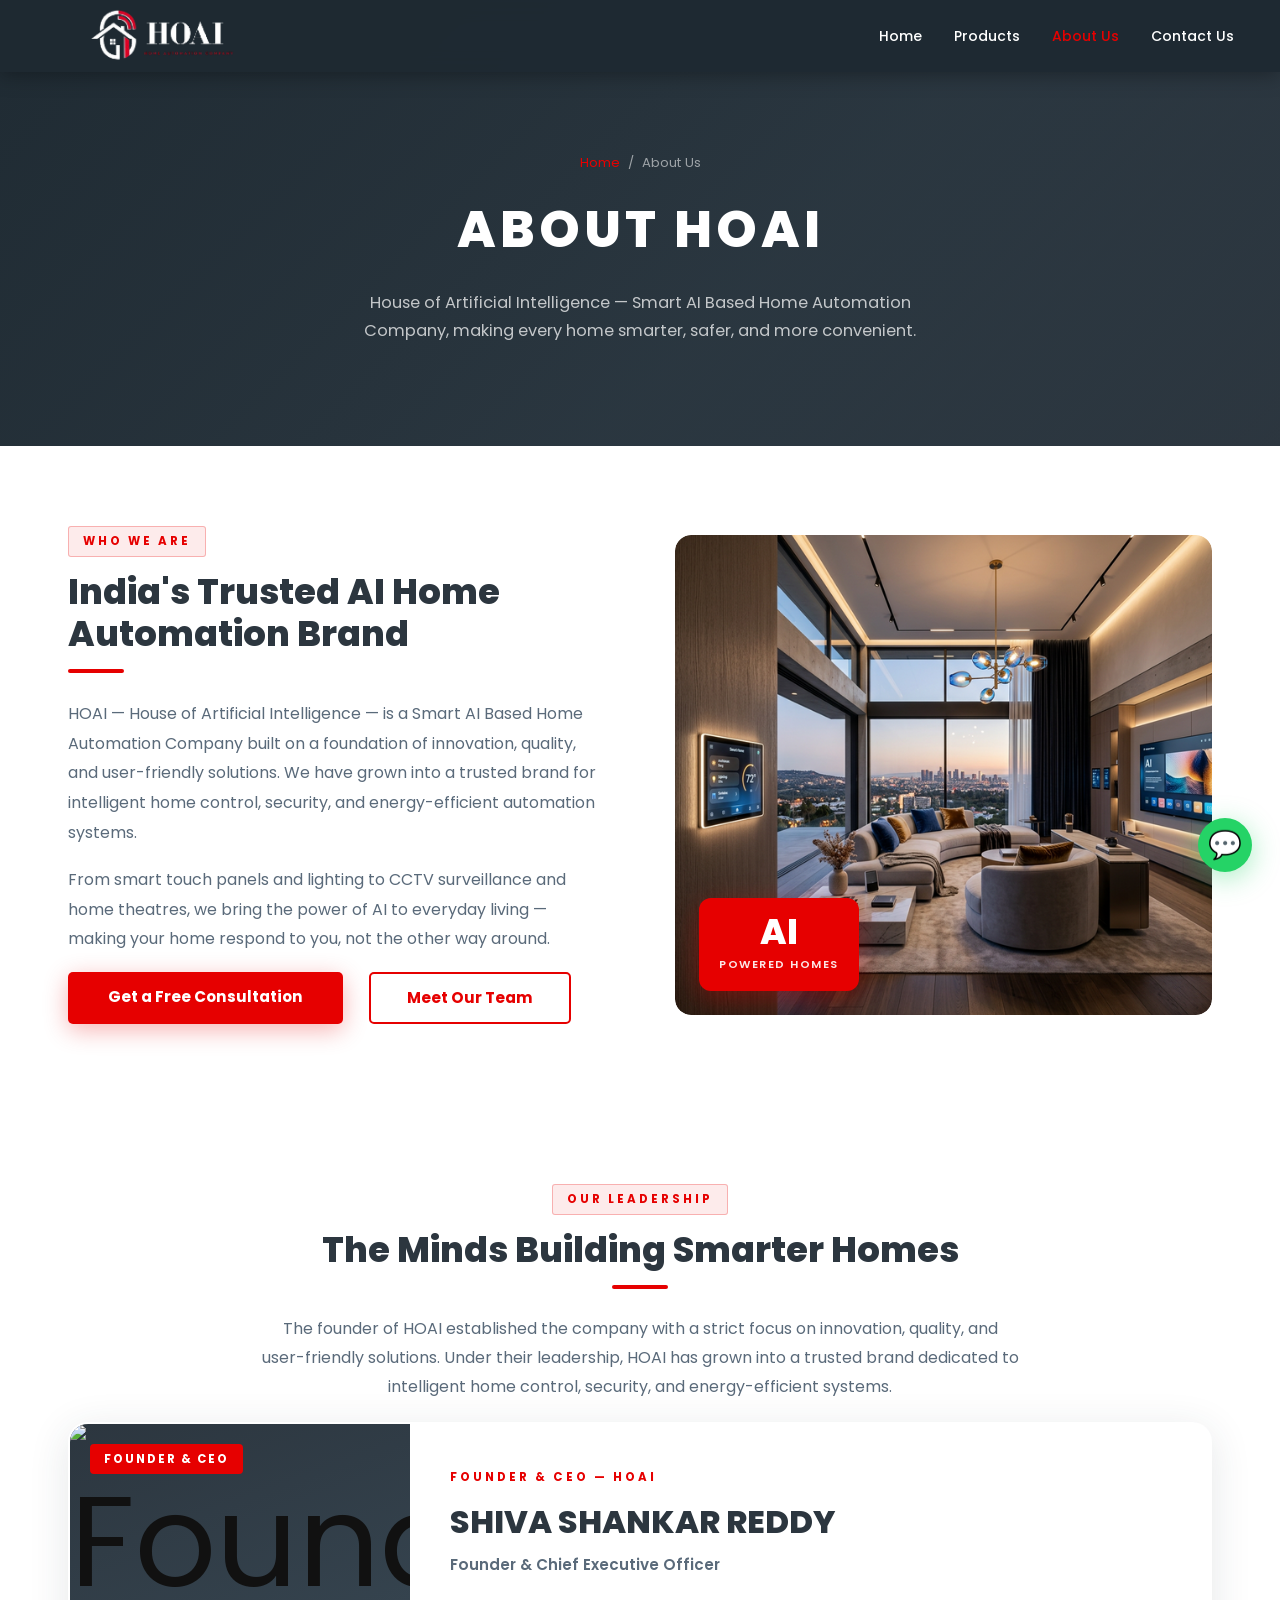
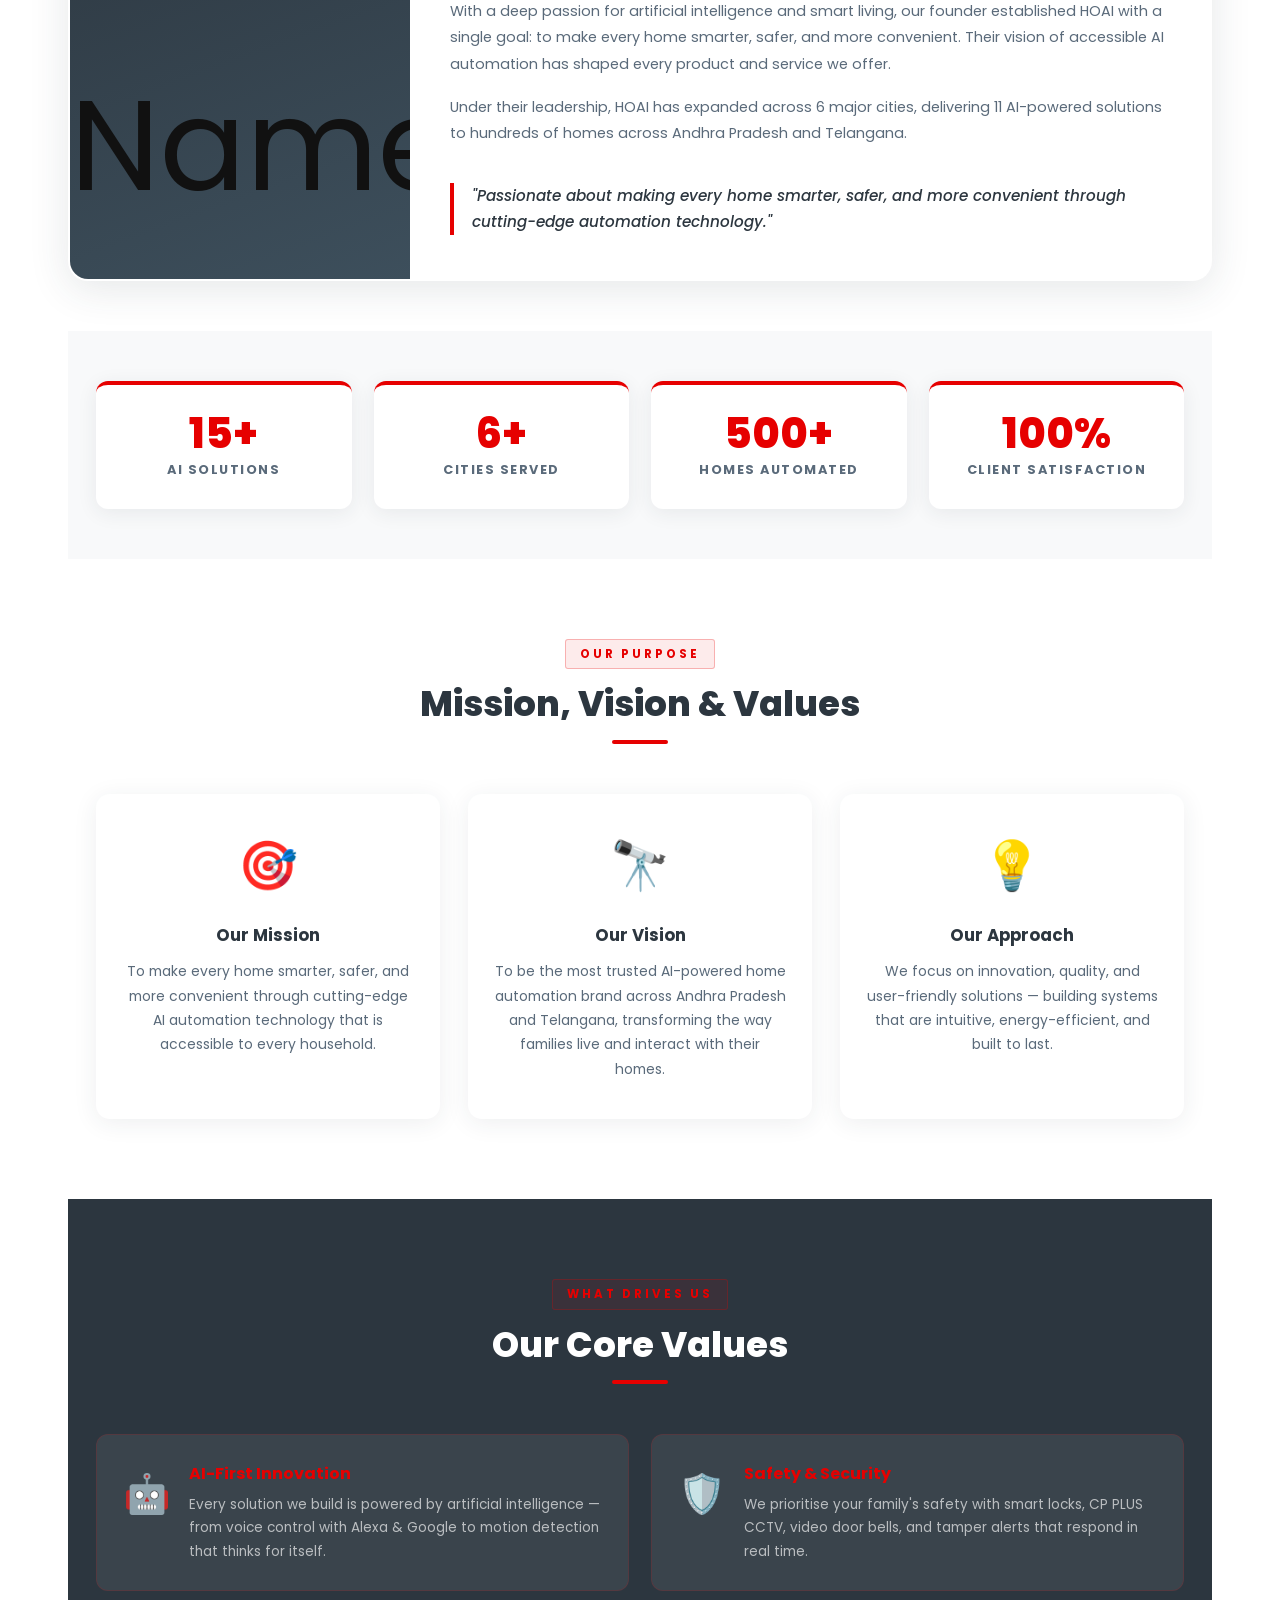
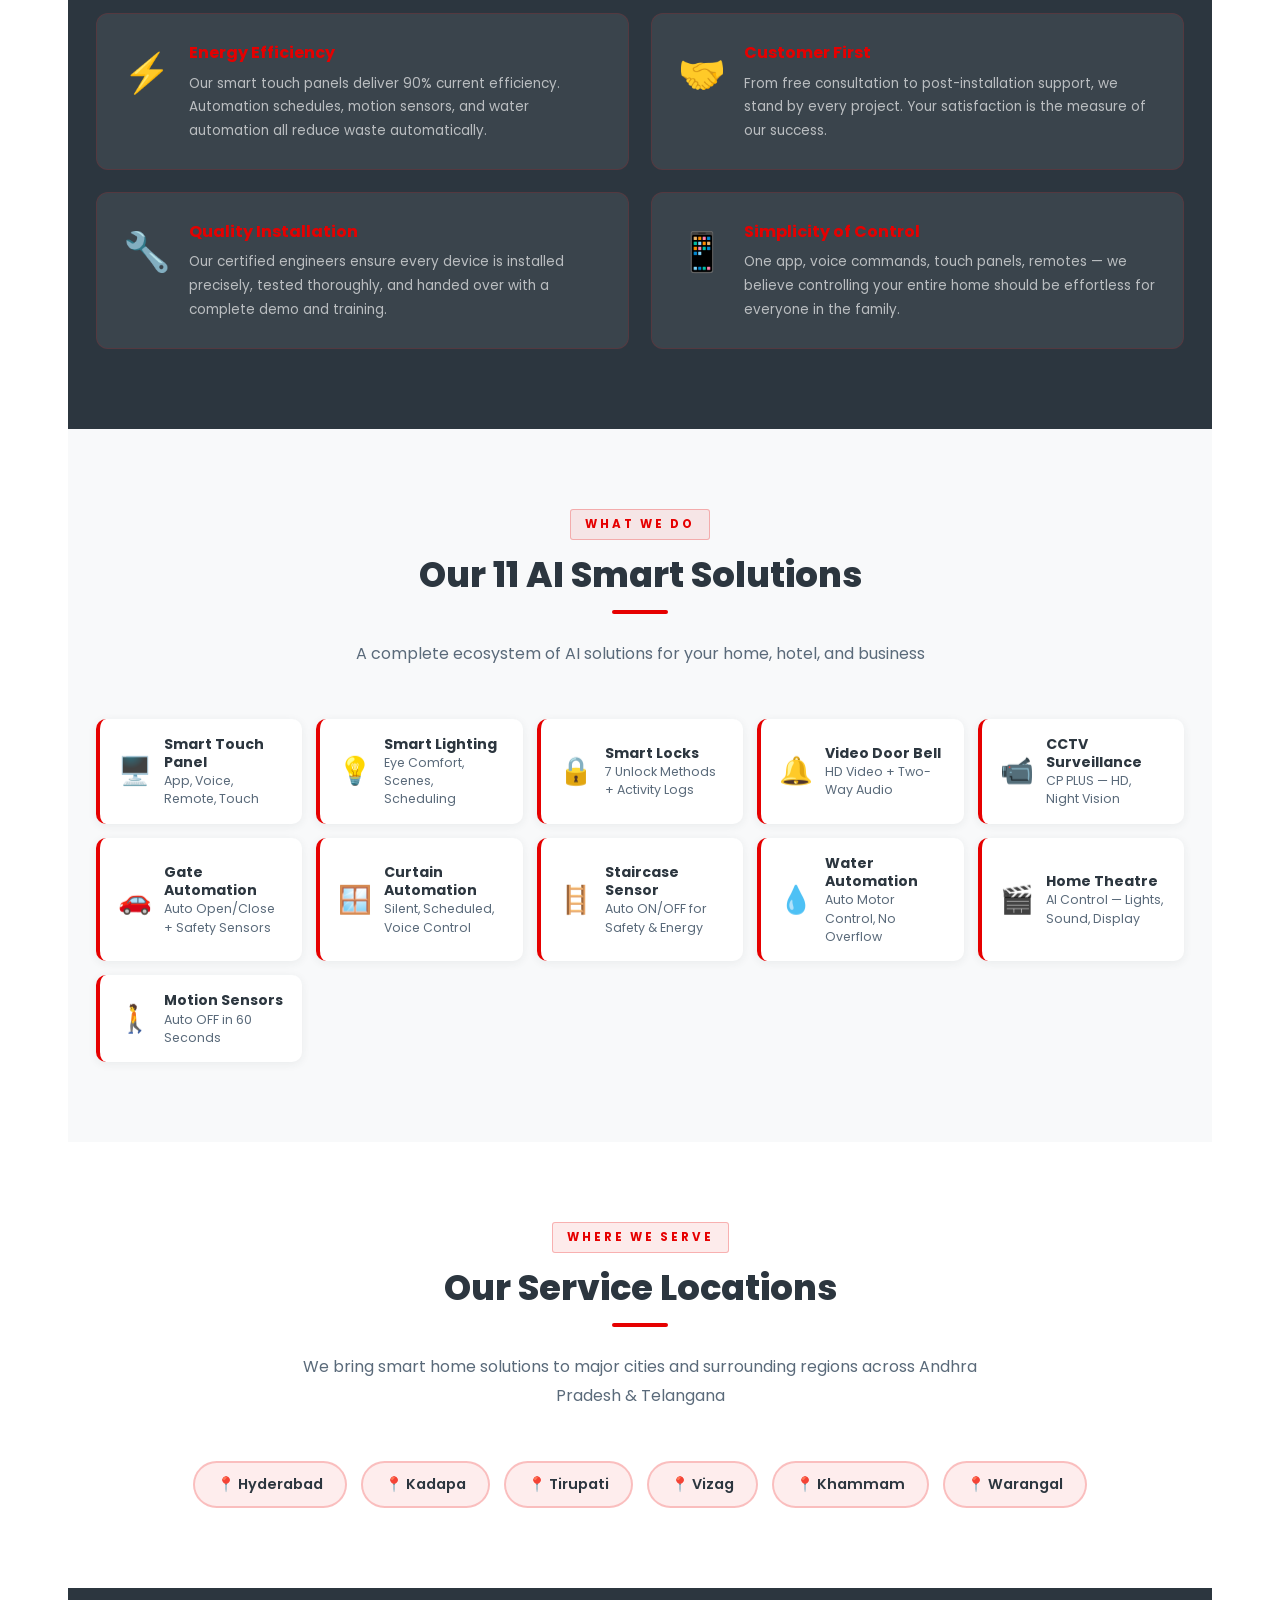
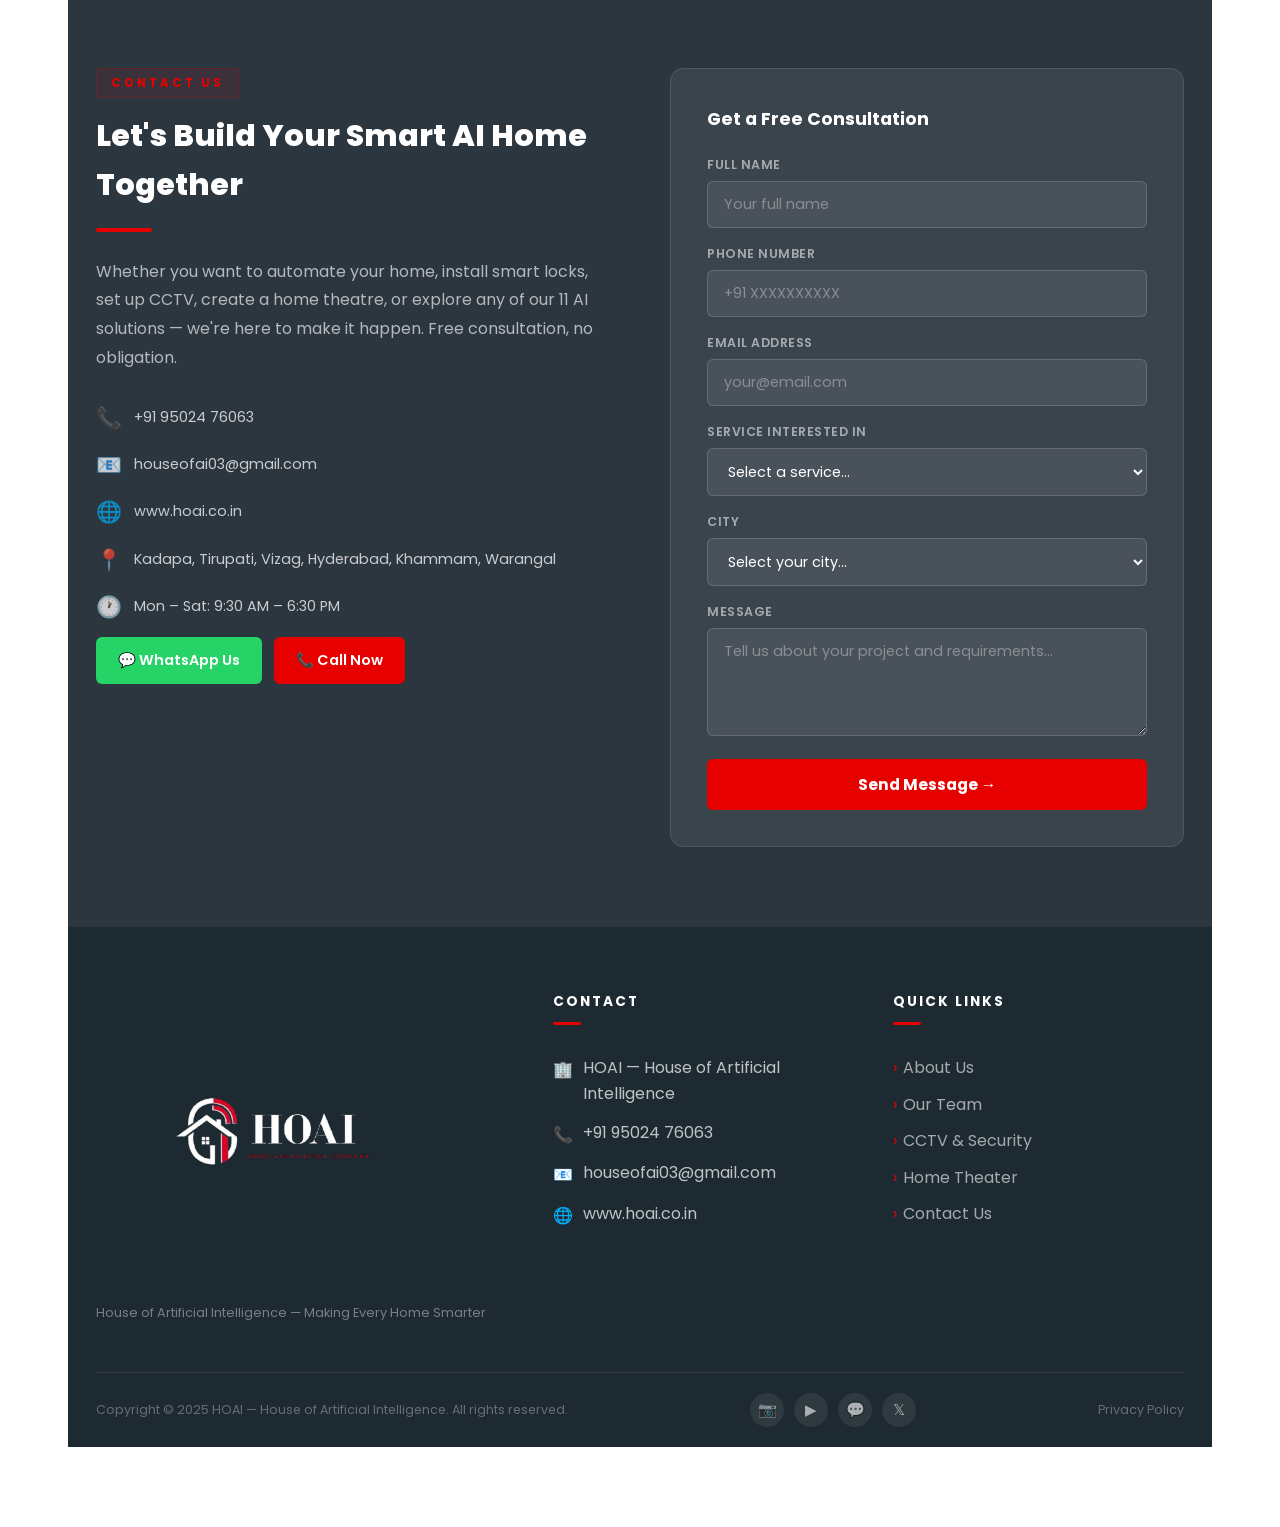
==== commit d5855109: "Initial commit" ====
--- a/about.html
+++ b/about.html
@@ -1,25 +1,86 @@
 <!DOCTYPE html>
 <html lang="en">
 <head>
+  <!-- 1. Essential Meta Tags -->
   <meta charset="UTF-8" />
   <meta name="viewport" content="width=device-width, initial-scale=1.0" />
-  <title>About Us — HOAI House of Artificial Intelligence</title>
-  <script type="application/ld+json">
-  {
-    "@context":"https://schema.org",
-    "@type":"Organization",
-    "name":"HOAI - House of Artificial Intelligence",
-    "url":"https://hoai.co.in",
-    "logo":"https://hoai.co.in/images/logo.png"
-  }
+  <title>About Us — HOAI | House of Artificial Intelligence</title>
+  <meta name="description" content="Discover smart home automation, AI lighting, touch switches, and home theatre solutions by HOAI. Serving Hyderabad, Tirupati, Vizag, and Kadapa." />
+  <meta name="keywords" content="HOAI, Smart Home, Home Automation, AI Home Automation, Smart Switches, Smart Touch Panel, Smart Lighting, CCTV, Smart Locks, Video Door Phone, Home Theatre, Curtain Automation, Home Automation India" />
+  <meta name="author" content="HOAI" />
+  <meta name="theme-color" content="#000000" />
+  <meta name="robots" content="index, follow" />
+  <link rel="canonical" href="https://hoai.co.in/" />
+
+  <!-- 2. Google Analytics (gtag.js) -->
+  <script async src="https://www.googletagmanager.com/gtag/js?id=G-TYCB30PZZ8"></script>
+  <script>
+    window.dataLayer = window.dataLayer || [];
+    function gtag(){dataLayer.push(arguments);}
+    gtag('js', new Date());
+
+    gtag('config', 'G-TYCB30PZZ8');
   </script>
+
+  <!-- 3. Favicons & Icons -->
+  <link rel="icon" href="https://i.ibb.co/PGtVT37t/7.png" sizes="any" />
+  <link rel="icon" type="image/png" sizes="192x192" href="https://i.ibb.co/PGtVT37t/7.png" />
+  <link rel="apple-touch-icon" href="https://i.ibb.co/PGtVT37t/7.png" />
+
+  <!-- 4. Open Graph (Facebook, WhatsApp, LinkedIn) -->
+  <meta property="og:type" content="website" />
+  <meta property="og:title" content="HOAI — House of Artificial Intelligence | Smart AI Home Automation" />
+  <meta property="og:description" content="Luxury Smart Home Solutions with Smart Touch Panels, Lighting, CCTV, Home Theatre & Security." />
+  <meta property="og:image" content="https://i.ibb.co/PGtVT37t/7.png" />
+  <meta property="og:url" content="https://hoai.co.in/" />
+
+  <!-- 5. Twitter Cards -->
+  <meta name="twitter:card" content="summary_large_image" />
+  <meta name="twitter:title" content="HOAI Home Automation" />
+  <meta name="twitter:description" content="Premium Smart Home Automation Company" />
+  <meta name="twitter:image" content="https://i.ibb.co/PGtVT37t/7.png" />
+
+  <!-- 6. Fonts & Stylesheets -->
+  <link rel="preconnect" href="https://fonts.googleapis.com" />
+  <link rel="preconnect" href="https://fonts.gstatic.com" crossorigin />
+  <link href="https://fonts.googleapis.com/css2?family=Poppins:wght@300;400;500;600;700;800&display=swap" rel="stylesheet" />
   <link rel="stylesheet" href="css/style.css" />
   <link rel="stylesheet" href="css/components.css" />
   <link rel="stylesheet" href="css/pages.css" />
   <link rel="stylesheet" href="css/responsive.css" />
-  <link rel="preconnect" href="https://fonts.googleapis.com" />
-  <link rel="preconnect" href="https://fonts.gstatic.com" crossorigin />
-  <link href="https://fonts.googleapis.com/css2?family=Poppins:wght@300;400;500;600;700;800&display=swap" rel="stylesheet" />
+
+  <!-- 7. Structured Data / JSON-LD Schema -->
+  <script type="application/ld+json">
+  {
+    "@context": "https://schema.org",
+    "@graph": [
+      {
+        "@type": "Organization",
+        "@id": "https://hoai.co.in/#organization",
+        "name": "HOAI - House of Artificial Intelligence",
+        "url": "https://hoai.co.in/",
+        "logo": "https://i.ibb.co/PGtVT37t/7.png",
+        "email": "houseofai03@hoai.co.in",
+        "telephone": "+91-9502476063",
+        "areaServed": ["Hyderabad", "Kadapa", "Tirupati", "Ongole", "Vizag"],
+        "sameAs": [
+          "https://www.instagram.com/houseofartificialintelligence",
+          "https://www.linkedin.com/company/hoai"
+        ]
+      },
+      {
+        "@type": "WebPage",
+        "@id": "https://hoai.co.in/#webpage",
+        "url": "https://hoai.co.in/",
+        "name": "HOAI — House of Artificial Intelligence | Smart AI Home Automation",
+        "primaryImageOfPage": {
+          "@type": "ImageObject",
+          "url": "https://i.ibb.co/PGtVT37t/7.png"
+        }
+      }
+    ]
+  }
+  </script>
 </head>
 <body>
 
@@ -95,12 +156,12 @@
       <div class="founder-card reveal">
         <div class="founder-card-img">
           <div class="founder-badge">Founder &amp; CEO</div>
-          <!-- Replace with: <img src="images/founder.jpg" alt="Founder Name" /> -->
-          <span>👤</span>
+          <img src="https://i.ibb.co/V05Yb1mX/Whats-App-Image-2026-08-01-at-2-01-43-PM.jpg" alt="Founder Name" /> 
+          
         </div>
         <div class="founder-card-body">
           <span class="tag">Founder &amp; CEO — HOAI</span>
-          <h2>[Founder's Name]</h2>
+          <h2>SHIVA SHANKAR REDDY</h2>
           <span class="role">Founder &amp; Chief Executive Officer</span>
           <p>With a deep passion for artificial intelligence and smart living, our founder established HOAI with a single goal: to make every home smarter, safer, and more convenient. Their vision of accessible AI automation has shaped every product and service we offer.</p>
           <p>Under their leadership, HOAI has expanded across 6 major cities, delivering 11 AI-powered solutions to hundreds of homes across Andhra Pradesh and Telangana.</p>
@@ -112,8 +173,8 @@
   <section class="section-alt stats-compact">
     <div class="container">
       <div class="stat-row">
-        <div class="stat-box reveal"><div class="num">11+</div><div class="lbl">AI Solutions</div></div>
-        <div class="stat-box reveal"><div class="num">6</div><div class="lbl">Cities Served</div></div>
+        <div class="stat-box reveal"><div class="num">15+</div><div class="lbl">AI Solutions</div></div>
+        <div class="stat-box reveal"><div class="num">6+</div><div class="lbl">Cities Served</div></div>
         <div class="stat-box reveal"><div class="num">500+</div><div class="lbl">Homes Automated</div></div>
         <div class="stat-box reveal"><div class="num">100%</div><div class="lbl">Client Satisfaction</div></div>
       </div>
--- a/css/style.css
+++ b/css/style.css
@@ -723,6 +723,11 @@
   background: var(--light)
 }
 
+* {
+  max-width: 100%;
+  box-sizing: border-box;
+}
+
 .prod-section-header {
   text-align: center;
   margin-bottom: 50px
@@ -731,7 +736,7 @@
 .products-grid {
   display: grid;
   grid-template-columns: repeat(7, 1fr);
-  gap: 16px
+  gap: 16px;
 }
 
 .product-card {
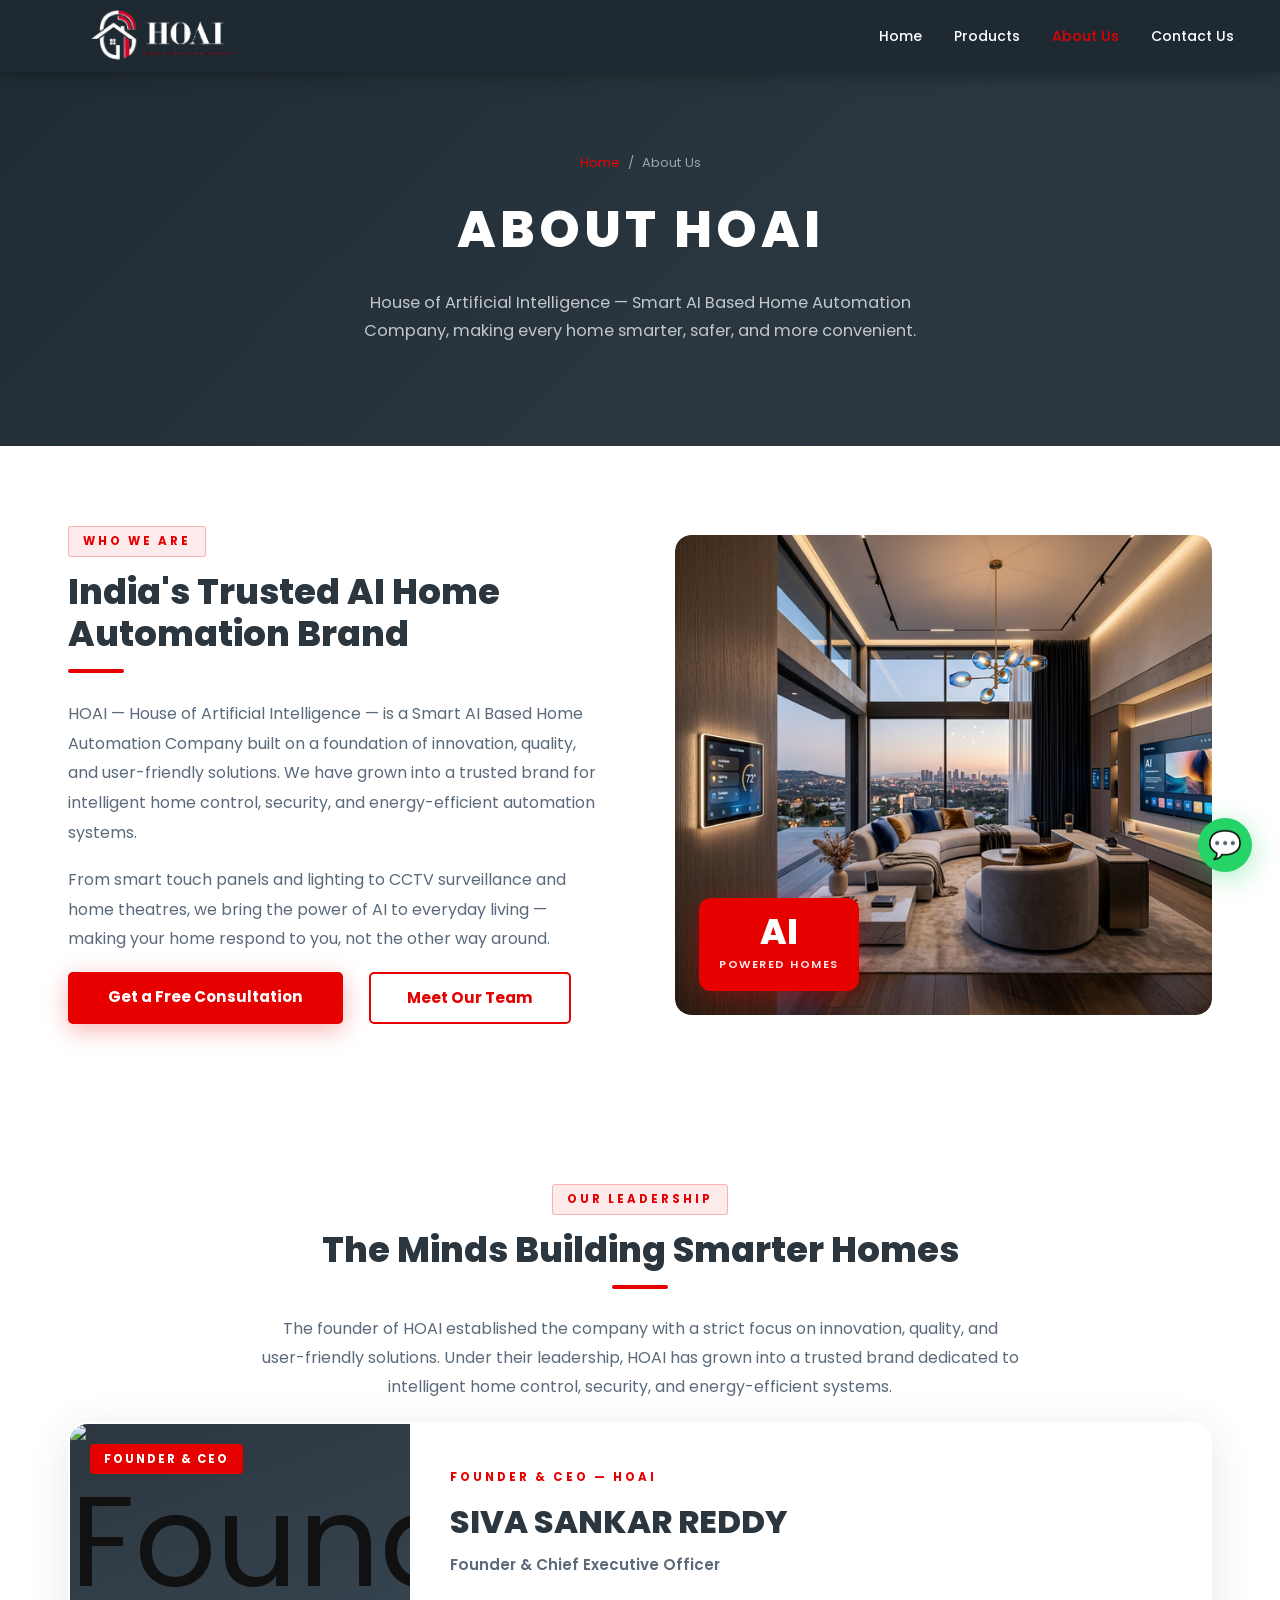
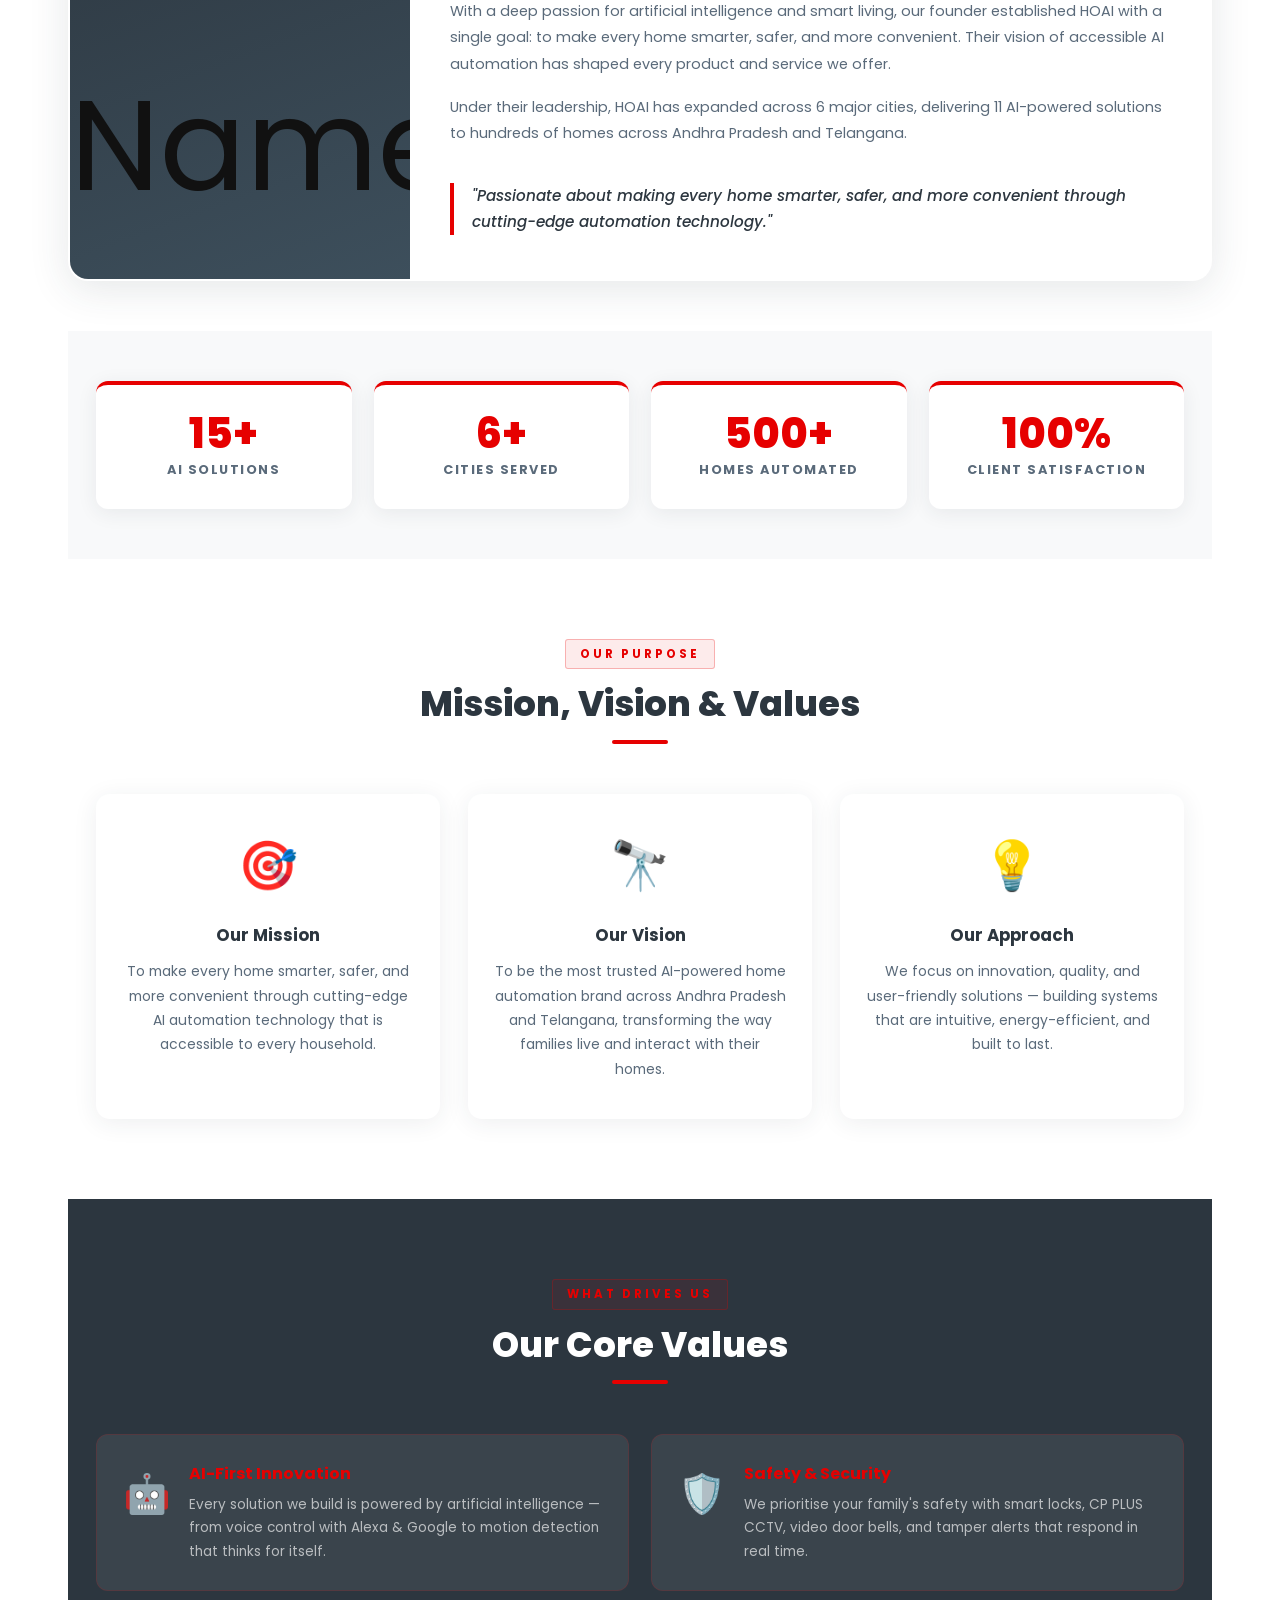
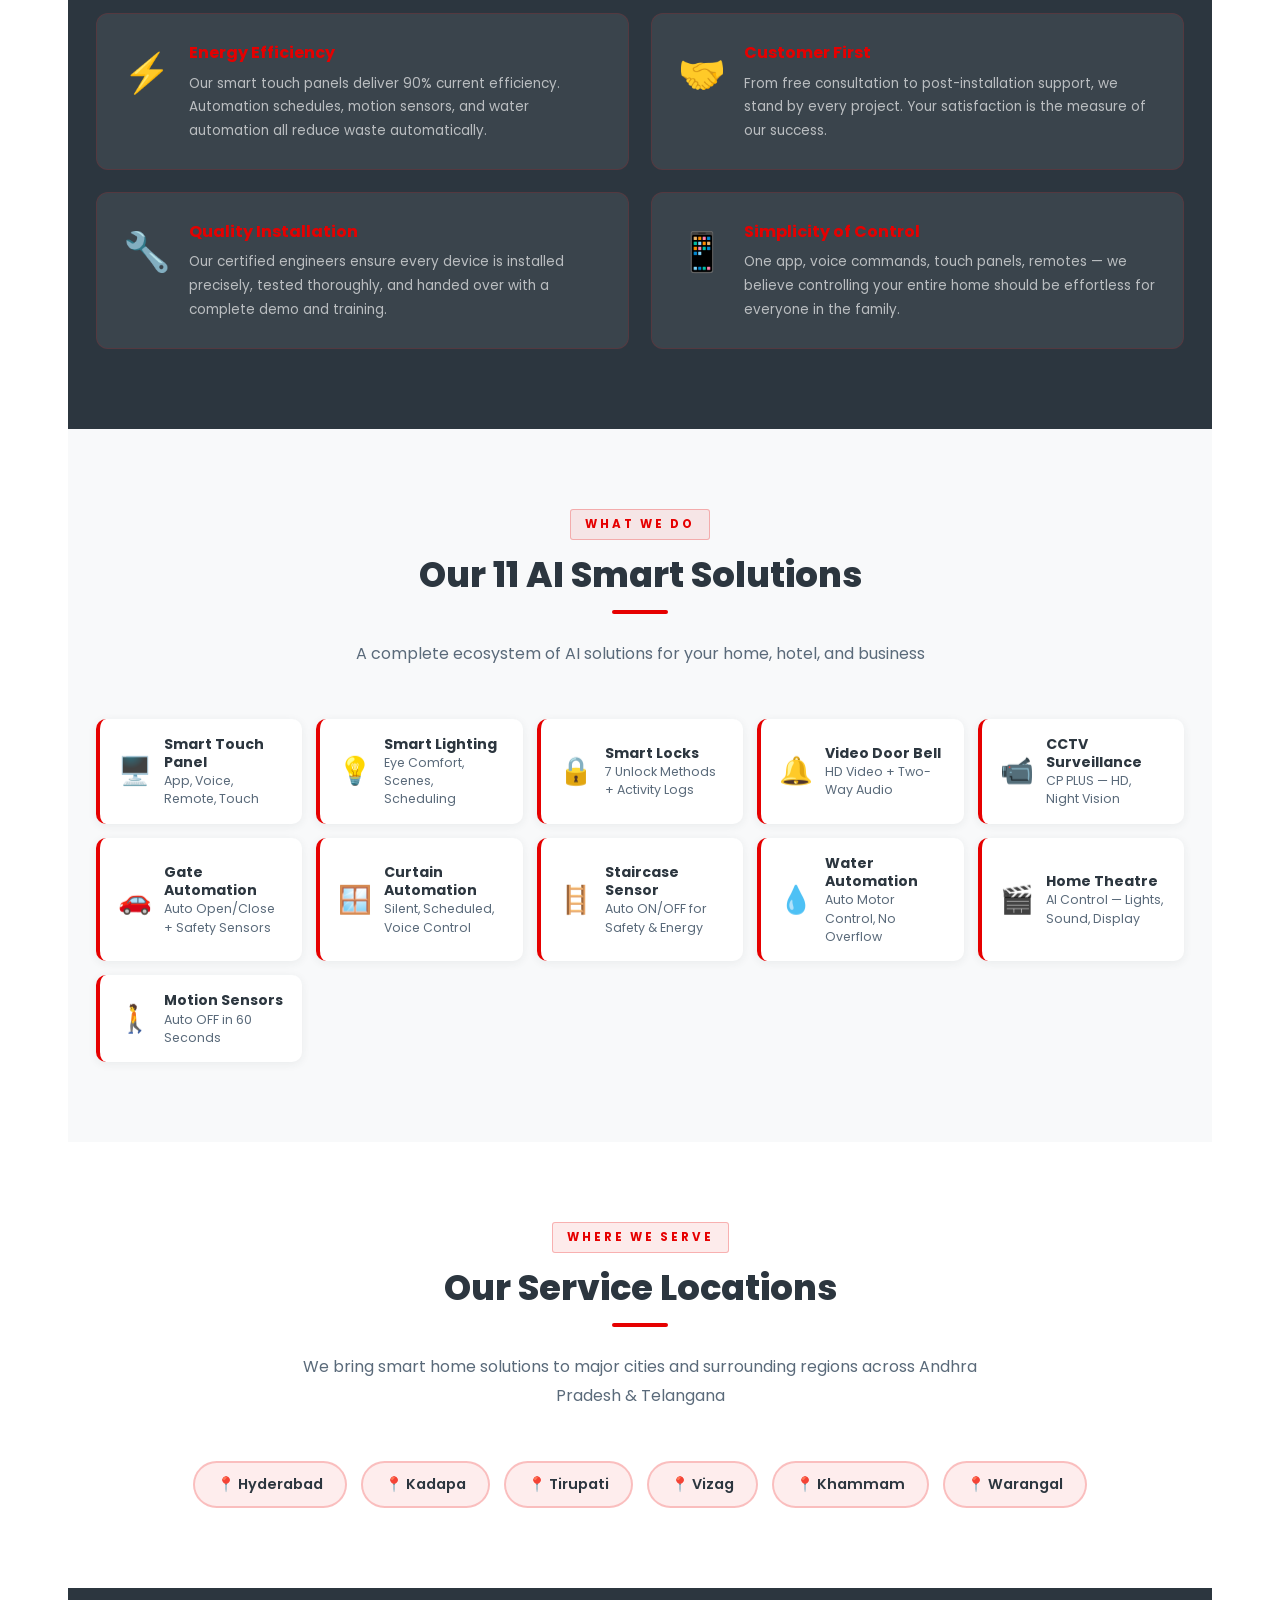
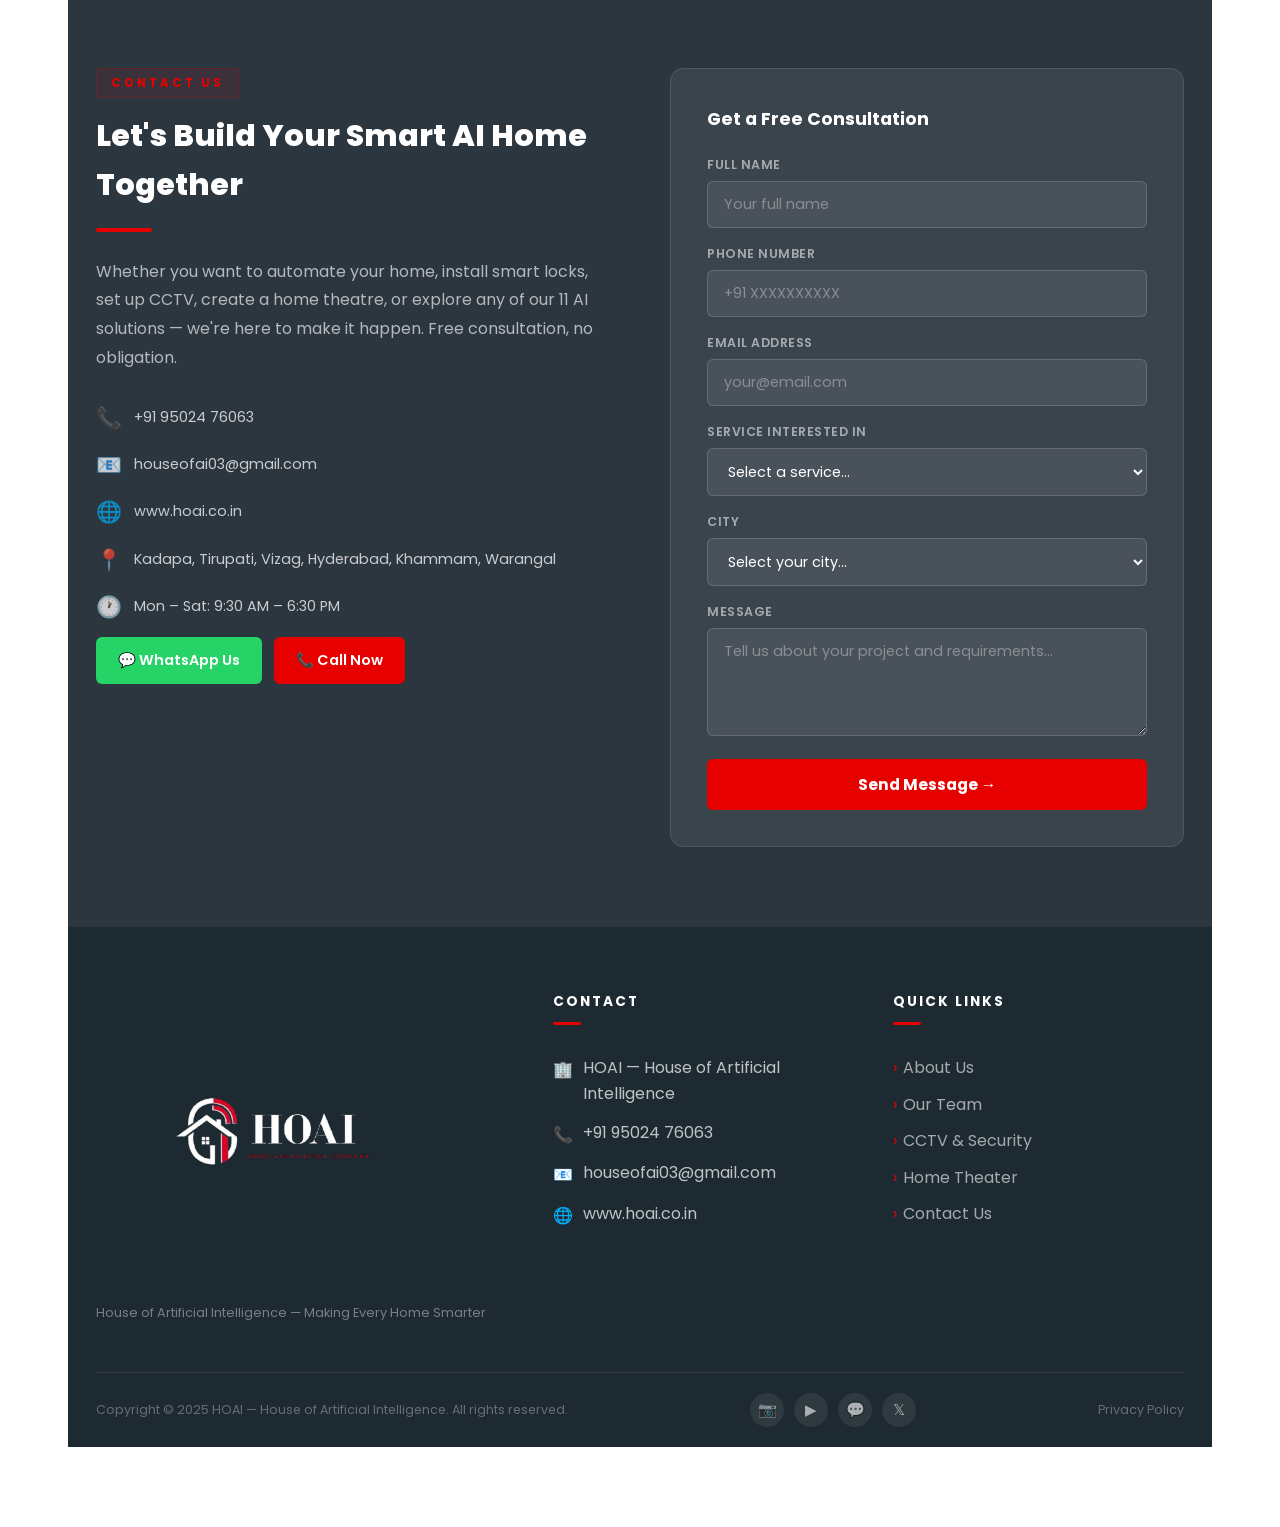
==== commit 92fe2d70: "Initial commit" ====
--- a/about.html
+++ b/about.html
@@ -161,7 +161,7 @@
         </div>
         <div class="founder-card-body">
           <span class="tag">Founder &amp; CEO — HOAI</span>
-          <h2>SHIVA SHANKAR REDDY</h2>
+          <h2>SIVA SANKAR REDDY</h2>
           <span class="role">Founder &amp; Chief Executive Officer</span>
           <p>With a deep passion for artificial intelligence and smart living, our founder established HOAI with a single goal: to make every home smarter, safer, and more convenient. Their vision of accessible AI automation has shaped every product and service we offer.</p>
           <p>Under their leadership, HOAI has expanded across 6 major cities, delivering 11 AI-powered solutions to hundreds of homes across Andhra Pradesh and Telangana.</p>
